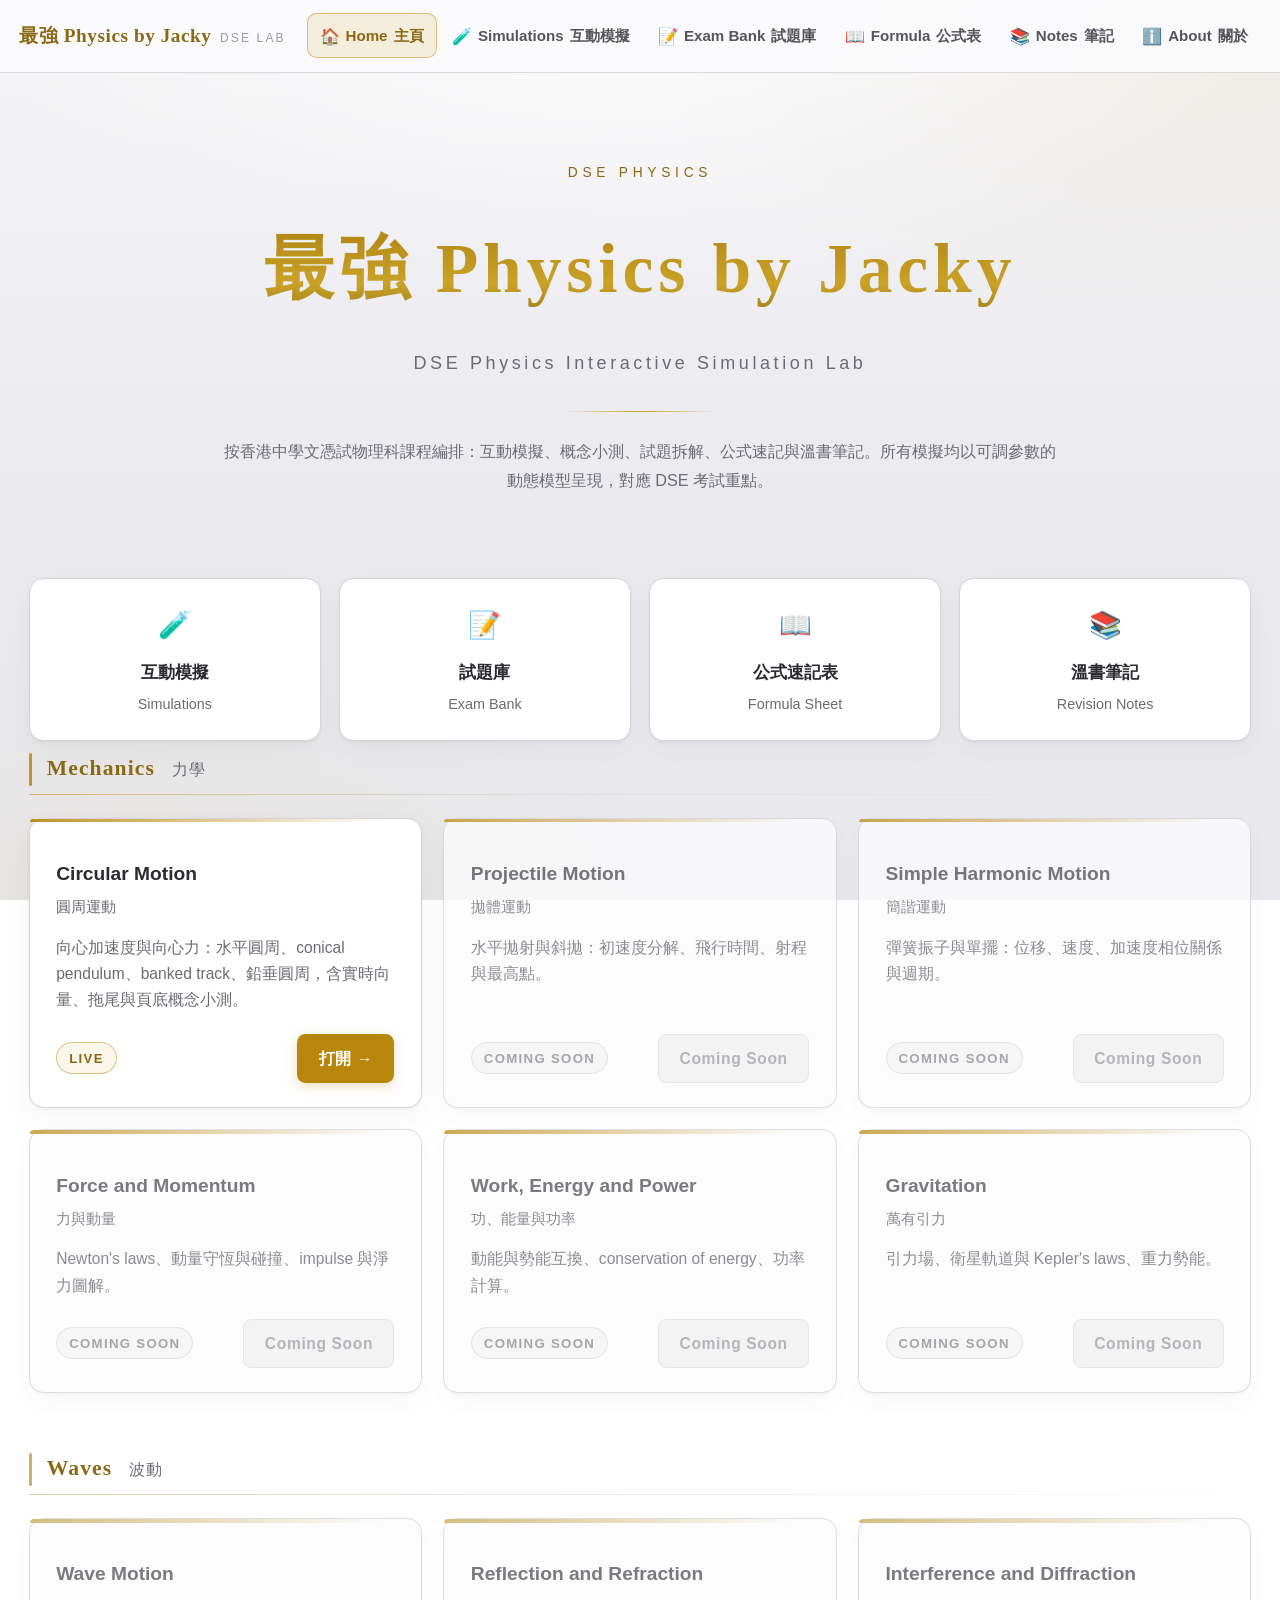
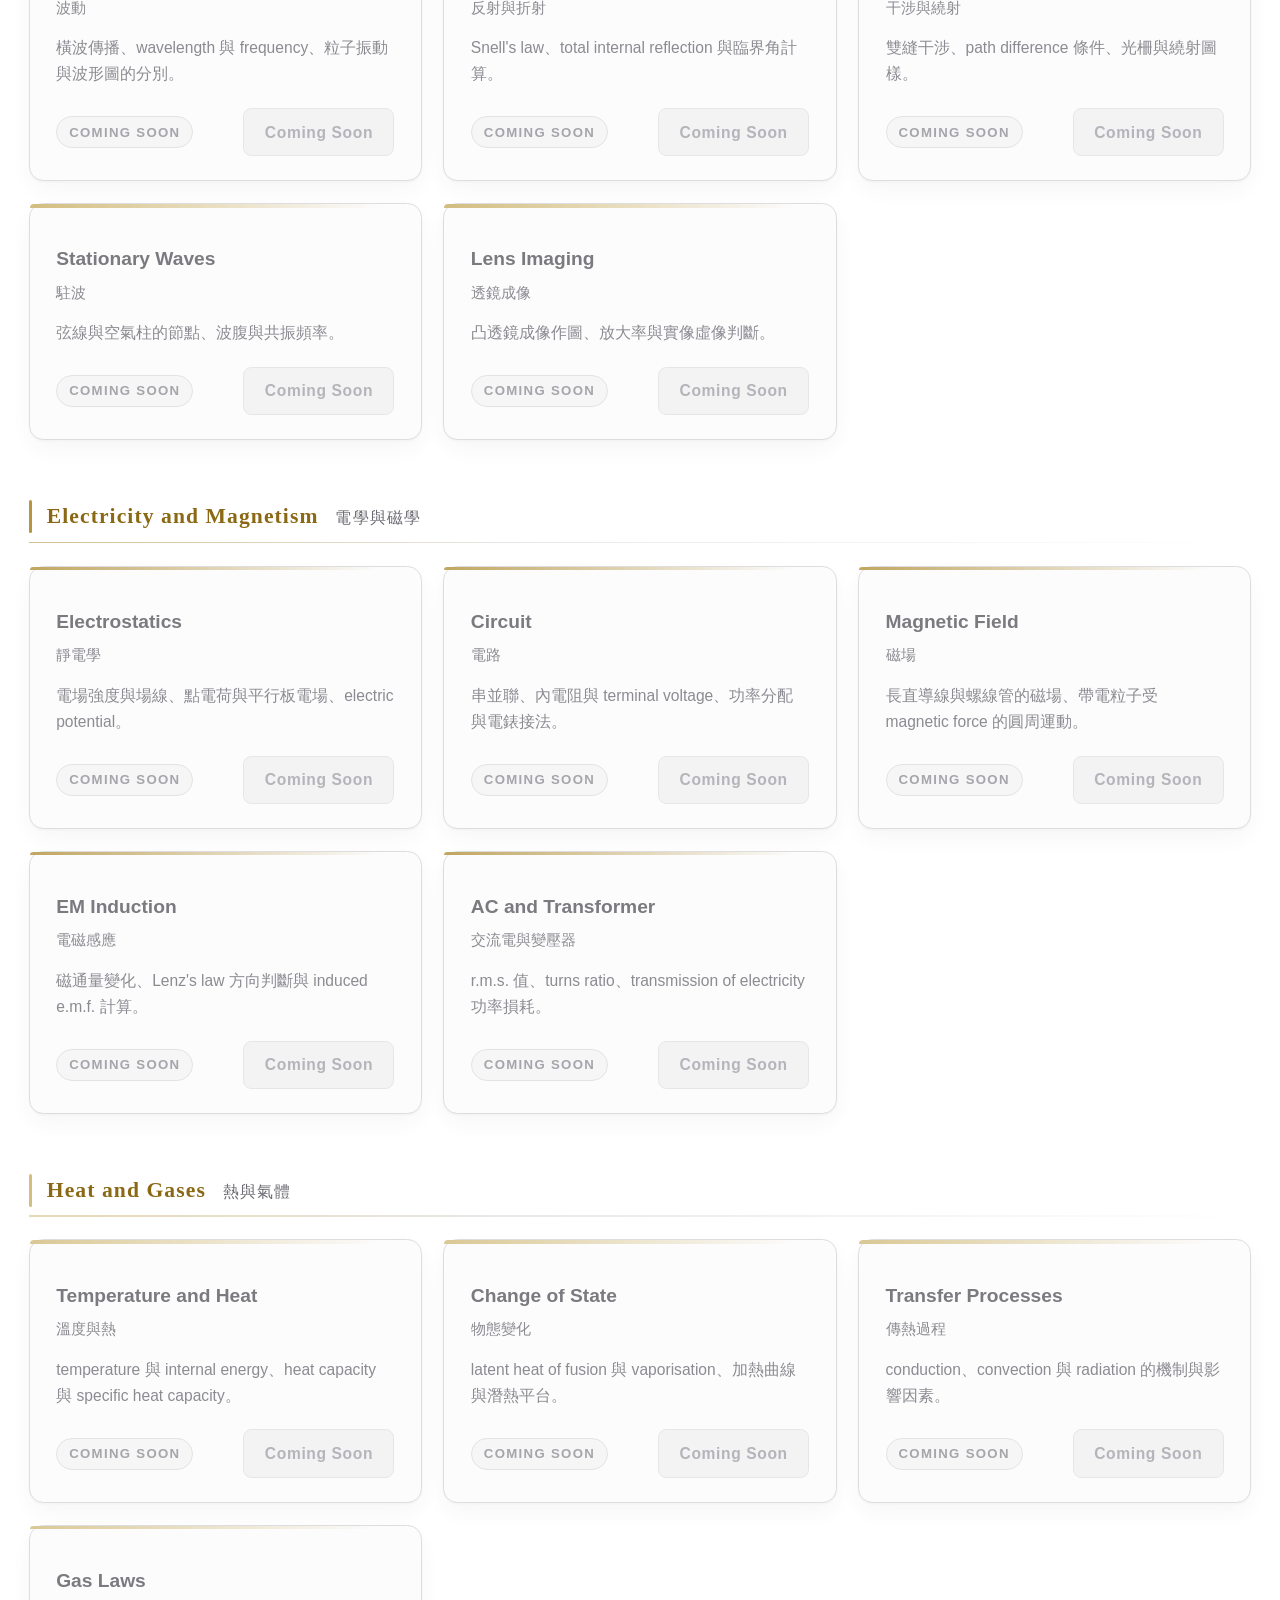
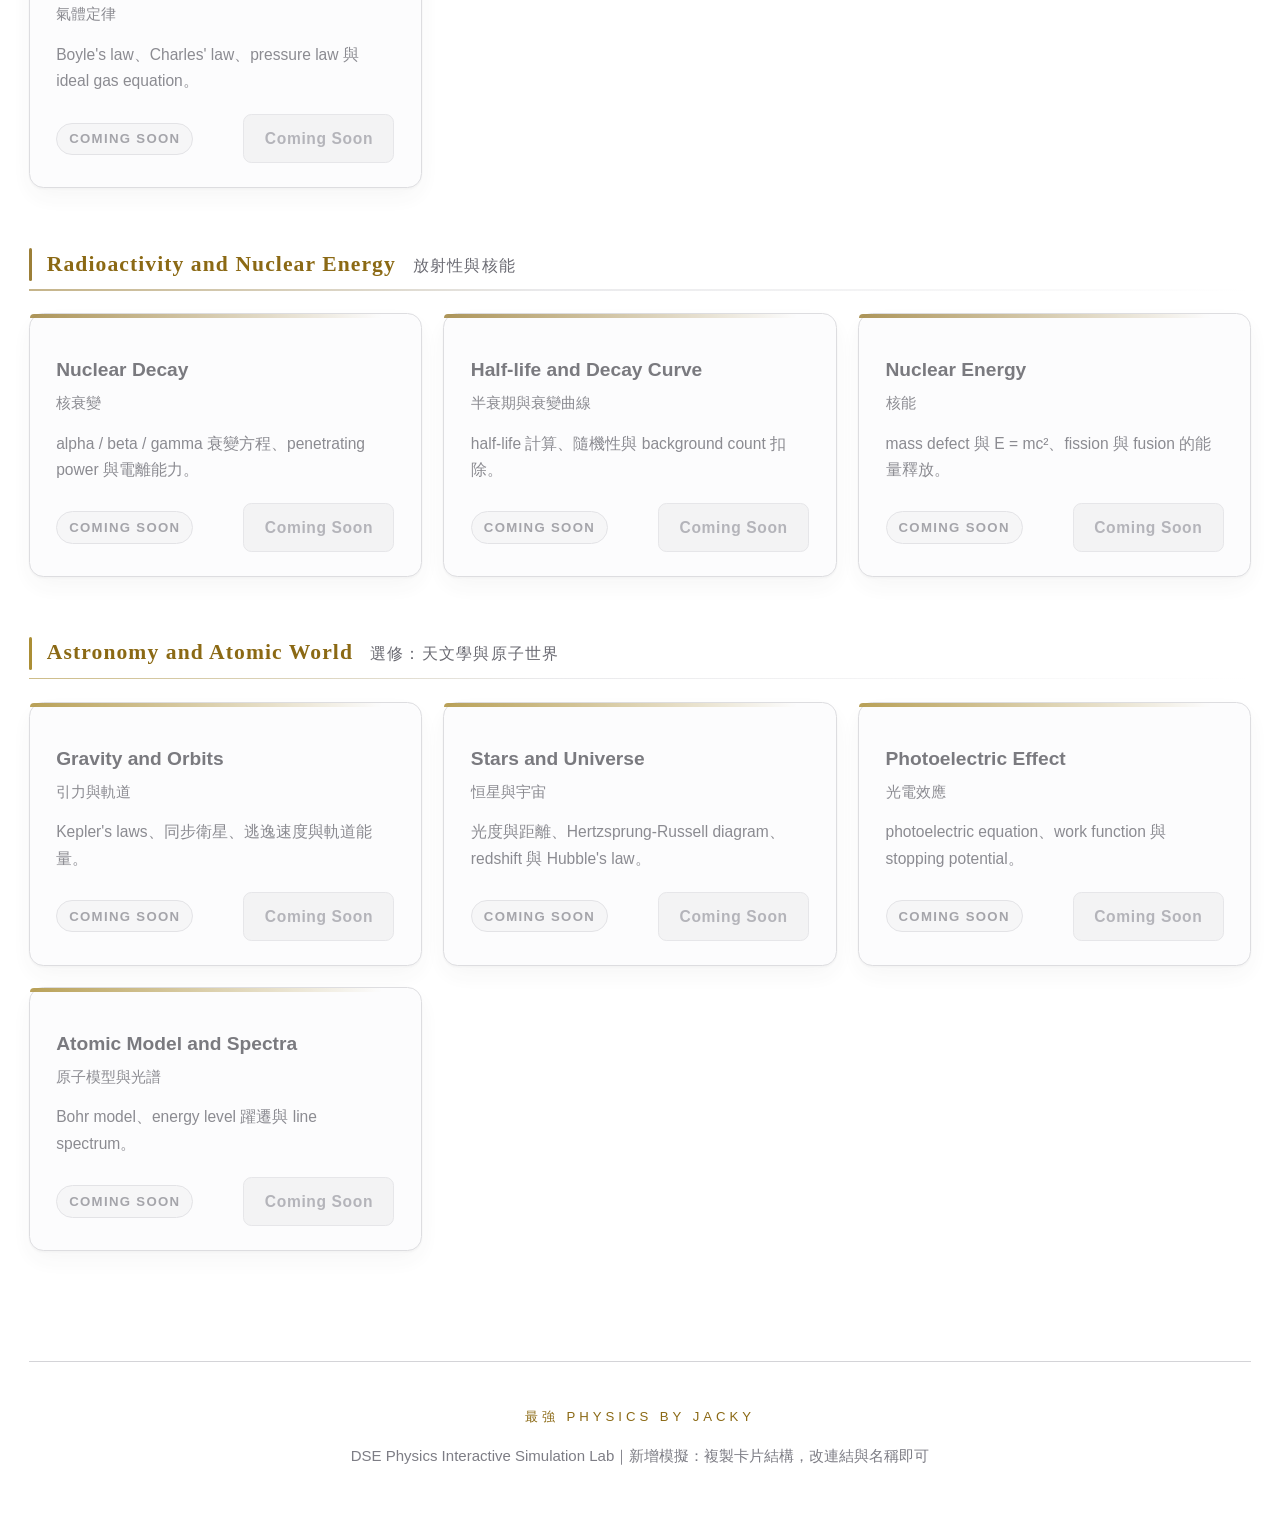
==== index.html @ e0328934 "Add files via upload" ====
<!DOCTYPE html>
<html lang="zh-Hant">
<head>
<meta charset="utf-8">
<meta name="viewport" content="width=device-width,initial-scale=1">
<title>最強 Physics by Jacky · DSE Physics Interactive Simulation Lab</title>
<meta name="description" content="DSE Physics 互動模擬實驗室：模擬、試題庫、公式速記表與溫書筆記。">
<style>
  *{box-sizing:border-box}
  :root{--gold:#b8860b;--gold-bright:#c9a227;--gold-deep:#8b6914;
        --ink:#3c3c43;--ink-soft:#6b6b73;--line:#d4d4d8}
  /* 全站 1.2 倍字體／版面縮放 */
  body{zoom:1.2}
  body{margin:0;color:var(--ink);font-size:15px;line-height:1.75;
    font-family:-apple-system,"PingFang TC","Microsoft JhengHei","Noto Sans TC","Helvetica Neue",sans-serif;
    background:
      radial-gradient(1100px 620px at 50% -140px,rgba(255,255,255,.96),rgba(255,255,255,0) 70%),
      radial-gradient(760px 460px at 12% 108%,rgba(201,162,39,.09),rgba(201,162,39,0) 72%),
      radial-gradient(760px 460px at 92% 4%,rgba(184,134,11,.07),rgba(184,134,11,0) 70%),
      linear-gradient(180deg,#f5f5f7 0%,#eaeaef 55%,#e8e8ed 100%);
    background-attachment:fixed;-webkit-font-smoothing:antialiased}
  .wrap{max-width:1350px;margin:0 auto;padding:0 24px}
  .topnav{position:sticky;top:0;z-index:80;backdrop-filter:saturate(180%) blur(14px);
    -webkit-backdrop-filter:saturate(180%) blur(14px);
    background:rgba(250,250,252,.90);border-bottom:1px solid rgba(212,212,216,.9)}
  .topnav .bar{max-width:1420px;margin:0 auto;padding:9px 16px;
    display:flex;align-items:center;gap:12px;flex-wrap:nowrap}
  .brand{display:flex;align-items:baseline;gap:7px;text-decoration:none;white-space:nowrap;flex:0 0 auto}
  .brand b{font-family:"Songti TC","Noto Serif TC",Georgia,serif;font-size:16px;font-weight:650;
    letter-spacing:.03em;color:var(--gold-deep)}
  .brand i{font-style:normal;font-size:10px;letter-spacing:.18em;text-transform:uppercase;color:#9a9aa2}
  .navlinks{flex:1 1 auto;min-width:0;display:flex;align-items:center;justify-content:flex-end;
    gap:2px;flex-wrap:nowrap;overflow-x:auto;overflow-y:hidden;
    -webkit-overflow-scrolling:touch;scrollbar-width:none;-ms-overflow-style:none;padding:2px 0}
  .navlinks::-webkit-scrollbar{display:none}
  .navlinks a{display:inline-flex;align-items:center;gap:5px;text-decoration:none;flex:0 0 auto;
    font-size:12.6px;font-weight:600;color:#55555c;padding:7px 10px;border-radius:8px;
    border:1px solid transparent;white-space:nowrap;transition:.16s}
  .navlinks a:hover{color:var(--gold-deep);background:rgba(201,162,39,.10);border-color:rgba(184,134,11,.28)}
  .navlinks a.on{color:var(--gold-deep);background:rgba(201,162,39,.15);border-color:rgba(184,134,11,.45);font-weight:700}
  .navlinks a em{font-style:normal;font-size:13.5px;line-height:1}
  @media(max-width:1180px){
    .brand b{font-size:14.5px}.brand i{display:none}
    .navlinks a{padding:7px 8px;gap:4px}
    .navlinks a .en{display:none}
  }
  @media(max-width:760px){
    .brand b{font-size:13px}
    .navlinks a{padding:6px 7px;font-size:12px}
    .navlinks a .zh{display:none}
    .navlinks a em{font-size:15px}
  }
  .hero{text-align:center;padding:74px 0 38px}
  .eyebrow{font-size:11.5px;letter-spacing:.34em;text-transform:uppercase;color:var(--gold-deep);margin-bottom:19px}
  h1{margin:0;font-family:"Songti TC","Noto Serif TC",Georgia,serif;font-weight:600;
    font-size:clamp(34px,6vw,58px);letter-spacing:.07em;
    background:linear-gradient(180deg,#a97c0f 0%,#c9a227 62%,#8b6914 100%);
    -webkit-background-clip:text;background-clip:text;-webkit-text-fill-color:transparent}
  .subtitle{margin:15px 0 0;font-size:clamp(12.5px,2.2vw,15px);letter-spacing:.2em;color:var(--ink-soft)}
  .divider{width:132px;height:1px;margin:26px auto 0;border:0;
    background:linear-gradient(90deg,transparent,var(--gold-bright),transparent)}
  .hero-note{margin:21px auto 0;max-width:700px;font-size:13.5px;color:var(--ink-soft)}
  .quick{display:grid;gap:15px;grid-template-columns:repeat(2,1fr);margin:32px 0 8px}
  @media(min-width:860px){.quick{grid-template-columns:repeat(4,1fr)}}
  .qcard{display:block;text-decoration:none;background:#fff;border:1px solid var(--line);
    border-radius:12px;padding:19px;text-align:center;transition:.2s;
    box-shadow:0 1px 2px rgba(60,60,67,.05),0 8px 20px rgba(60,60,67,.05)}
  .qcard:hover{transform:translateY(-3px);border-color:var(--gold-bright);
    box-shadow:0 2px 6px rgba(184,134,11,.14),0 14px 30px rgba(184,134,11,.16)}
  .qcard em{display:block;font-style:normal;font-size:22px;margin-bottom:8px}
  .qcard b{display:block;font-size:14.5px;color:#2b2b30}
  .qcard span{display:block;font-size:12px;color:var(--ink-soft);margin-top:3px}
  main{padding-bottom:24px}
  .category{margin-bottom:48px}
  .cat-head{display:flex;align-items:baseline;gap:14px;padding-left:15px;position:relative;margin-bottom:5px}
  .cat-head::before{content:"";position:absolute;left:0;top:2px;bottom:2px;width:3px;border-radius:2px;
    background:var(--acc,var(--gold));opacity:.85}
  .cat-head h2{margin:0;font-size:18px;font-weight:650;letter-spacing:.05em;color:var(--gold-deep);
    font-family:"Songti TC","Noto Serif TC",Georgia,serif}
  .cat-head .zh{font-size:13px;color:var(--ink-soft);letter-spacing:.08em;font-weight:400}
  .cat-line{height:1px;margin-bottom:19px;opacity:.5;
    background:linear-gradient(90deg,var(--acc,var(--gold)) 0%,var(--line) 42%,transparent 100%)}
  .grid{display:grid;gap:18px;grid-template-columns:1fr}
  @media(min-width:680px){.grid{grid-template-columns:repeat(2,1fr)}}
  @media(min-width:1080px){.grid{grid-template-columns:repeat(3,1fr)}}
  .card{position:relative;background:#fff;border:1px solid var(--line);border-radius:12px;
    padding:22px 22px 20px;display:flex;flex-direction:column;min-height:196px;
    box-shadow:0 1px 2px rgba(60,60,67,.05),0 8px 22px rgba(60,60,67,.05);
    transition:transform .22s ease,box-shadow .22s ease,border-color .22s ease}
  .card::before{content:"";position:absolute;left:0;top:0;height:3px;width:100%;border-radius:12px 12px 0 0;
    opacity:.9;background:linear-gradient(90deg,var(--acc,var(--gold)),transparent 90%)}
  .card.live:hover{transform:translateY(-4px);border-color:var(--gold-bright);
    box-shadow:0 2px 6px rgba(184,134,11,.14),0 16px 34px rgba(184,134,11,.17)}
  .card-name{margin:10px 0 4px;font-size:16px;font-weight:650;color:#2b2b30}
  .card-name span{display:block;font-size:12.5px;font-weight:400;color:var(--ink-soft);margin-top:3px}
  .card-desc{margin:8px 0 17px;font-size:13px;line-height:1.68;color:var(--ink-soft);flex:1}
  .row{display:flex;align-items:center;justify-content:space-between;gap:12px}
  .tag{font-size:11px;font-weight:700;letter-spacing:.1em;text-transform:uppercase;
    padding:3px 10px;border-radius:20px;border:1px solid}
  .tag.live{color:var(--gold-deep);border-color:rgba(184,134,11,.45);background:rgba(201,162,39,.10)}
  .tag.soon{color:#8c8c93;border-color:#dcdce0;background:#f4f4f6}
  .btn{display:inline-block;font-size:13px;font-weight:650;letter-spacing:.04em;padding:8px 17px;
    border-radius:7px;text-decoration:none;border:1px solid transparent;transition:.2s}
  .btn.live{background:var(--gold);color:#fff;box-shadow:0 3px 10px rgba(184,134,11,.26)}
  .btn.live:hover{background:#a3760a}
  .btn.soon{background:#f0f0f2;color:#a0a0a7;border-color:#e0e0e3;cursor:not-allowed}
  .card.soon{opacity:.78;background:#fcfcfd}.card.soon .card-name{color:#55555c}
  footer{margin-top:20px;padding:32px 0 46px;text-align:center;border-top:1px solid var(--line)}
  footer .mark{display:inline-block;margin-bottom:11px;font-size:11px;letter-spacing:.3em;
    text-transform:uppercase;color:var(--gold-deep)}
  footer p{margin:0 auto;max-width:800px;font-size:12.5px;line-height:1.85;color:#7d7d85}
</style>
</head>
<body data-nav="home">

<nav class="topnav">
  <div class="bar">
    <a class="brand" href="index.html"><b>最強 Physics by Jacky</b><i>DSE Lab</i></a>
    <div class="navlinks" id="navLinks">
      <a href="index.html"          data-nav="home"><em>🏠</em><span class="zh">Home</span> <span class="zh">主頁</span></a>
      <a href="simulations.html"    data-nav="sim"><em>🧪</em><span class="zh">Simulations</span> <span class="zh">互動模擬</span></a>
      <a href="exam-bank.html"      data-nav="exam"><em>📝</em><span class="zh">Exam Bank</span> <span class="zh">試題庫</span></a>
      <a href="formula-sheet.html"  data-nav="formula"><em>📖</em><span class="zh">Formula</span> <span class="zh">公式表</span></a>
      <a href="revision-notes.html" data-nav="notes"><em>📚</em><span class="zh">Notes</span> <span class="zh">筆記</span></a>
      <a href="about.html"          data-nav="about"><em>ℹ️</em><span class="zh">About</span> <span class="zh">關於</span></a>
    </div>
  </div>
</nav>

<div class="wrap">

  <header class="hero">
    <div class="eyebrow">DSE Physics</div>
    <h1>最強 Physics by Jacky</h1>
    <p class="subtitle">DSE Physics Interactive Simulation Lab</p>
    <hr class="divider">
    <p class="hero-note">按香港中學文憑試物理科課程編排：互動模擬、概念小測、試題拆解、公式速記與溫書筆記。所有模擬均以可調參數的動態模型呈現，對應 DSE 考試重點。</p>
  </header>

  <section class="quick">
    <a class="qcard" href="simulations.html"><em>🧪</em><b>互動模擬</b><span>Simulations</span></a>
    <a class="qcard" href="exam-bank.html"><em>📝</em><b>試題庫</b><span>Exam Bank</span></a>
    <a class="qcard" href="formula-sheet.html"><em>📖</em><b>公式速記表</b><span>Formula Sheet</span></a>
    <a class="qcard" href="revision-notes.html"><em>📚</em><b>溫書筆記</b><span>Revision Notes</span></a>
  </section>

  <main>

    <section class="category" style="--acc:#b8860b">
      <div class="cat-head"><h2>Mechanics</h2><span class="zh">力學</span></div>
      <div class="cat-line"></div>
      <div class="grid">
        <article class="card live" style="--acc:#b8860b">
          <h3 class="card-name">Circular Motion<span>圓周運動</span></h3>
          <p class="card-desc">向心加速度與向心力：水平圓周、conical pendulum、banked track、鉛垂圓周，含實時向量、拖尾與頁底概念小測。</p>
          <div class="row"><span class="tag live">Live</span>
            <a class="btn live" href="dse-physics-lab.html" target="_blank" rel="noopener">打開 →</a></div>
        </article>
        <article class="card soon" style="--acc:#b8860b">
          <h3 class="card-name">Projectile Motion<span>拋體運動</span></h3>
          <p class="card-desc">水平拋射與斜拋：初速度分解、飛行時間、射程與最高點。</p>
          <div class="row"><span class="tag soon">Coming Soon</span><span class="btn soon">Coming Soon</span></div>
        </article>
        <article class="card soon" style="--acc:#b8860b">
          <h3 class="card-name">Simple Harmonic Motion<span>簡諧運動</span></h3>
          <p class="card-desc">彈簧振子與單擺：位移、速度、加速度相位關係與週期。</p>
          <div class="row"><span class="tag soon">Coming Soon</span><span class="btn soon">Coming Soon</span></div>
        </article>
        <article class="card soon" style="--acc:#b8860b">
          <h3 class="card-name">Force and Momentum<span>力與動量</span></h3>
          <p class="card-desc">Newton's laws、動量守恆與碰撞、impulse 與淨力圖解。</p>
          <div class="row"><span class="tag soon">Coming Soon</span><span class="btn soon">Coming Soon</span></div>
        </article>
        <article class="card soon" style="--acc:#b8860b">
          <h3 class="card-name">Work, Energy and Power<span>功、能量與功率</span></h3>
          <p class="card-desc">動能與勢能互換、conservation of energy、功率計算。</p>
          <div class="row"><span class="tag soon">Coming Soon</span><span class="btn soon">Coming Soon</span></div>
        </article>
        <article class="card soon" style="--acc:#b8860b">
          <h3 class="card-name">Gravitation<span>萬有引力</span></h3>
          <p class="card-desc">引力場、衛星軌道與 Kepler's laws、重力勢能。</p>
          <div class="row"><span class="tag soon">Coming Soon</span><span class="btn soon">Coming Soon</span></div>
        </article>
      </div>
    </section>

    <section class="category" style="--acc:#c2a34a">
      <div class="cat-head"><h2>Waves</h2><span class="zh">波動</span></div>
      <div class="cat-line"></div>
      <div class="grid">
        <article class="card soon" style="--acc:#c2a34a">
          <h3 class="card-name">Wave Motion<span>波動</span></h3>
          <p class="card-desc">橫波傳播、wavelength 與 frequency、粒子振動與波形圖的分別。</p>
          <div class="row"><span class="tag soon">Coming Soon</span><span class="btn soon">Coming Soon</span></div>
        </article>
        <article class="card soon" style="--acc:#c2a34a">
          <h3 class="card-name">Reflection and Refraction<span>反射與折射</span></h3>
          <p class="card-desc">Snell's law、total internal reflection 與臨界角計算。</p>
          <div class="row"><span class="tag soon">Coming Soon</span><span class="btn soon">Coming Soon</span></div>
        </article>
        <article class="card soon" style="--acc:#c2a34a">
          <h3 class="card-name">Interference and Diffraction<span>干涉與繞射</span></h3>
          <p class="card-desc">雙縫干涉、path difference 條件、光柵與繞射圖樣。</p>
          <div class="row"><span class="tag soon">Coming Soon</span><span class="btn soon">Coming Soon</span></div>
        </article>
        <article class="card soon" style="--acc:#c2a34a">
          <h3 class="card-name">Stationary Waves<span>駐波</span></h3>
          <p class="card-desc">弦線與空氣柱的節點、波腹與共振頻率。</p>
          <div class="row"><span class="tag soon">Coming Soon</span><span class="btn soon">Coming Soon</span></div>
        </article>
        <article class="card soon" style="--acc:#c2a34a">
          <h3 class="card-name">Lens Imaging<span>透鏡成像</span></h3>
          <p class="card-desc">凸透鏡成像作圖、放大率與實像虛像判斷。</p>
          <div class="row"><span class="tag soon">Coming Soon</span><span class="btn soon">Coming Soon</span></div>
        </article>
      </div>
    </section>

    <section class="category" style="--acc:#a8821f">
      <div class="cat-head"><h2>Electricity and Magnetism</h2><span class="zh">電學與磁學</span></div>
      <div class="cat-line"></div>
      <div class="grid">
        <article class="card soon" style="--acc:#a8821f">
          <h3 class="card-name">Electrostatics<span>靜電學</span></h3>
          <p class="card-desc">電場強度與場線、點電荷與平行板電場、electric potential。</p>
          <div class="row"><span class="tag soon">Coming Soon</span><span class="btn soon">Coming Soon</span></div>
        </article>
        <article class="card soon" style="--acc:#a8821f">
          <h3 class="card-name">Circuit<span>電路</span></h3>
          <p class="card-desc">串並聯、內電阻與 terminal voltage、功率分配與電錶接法。</p>
          <div class="row"><span class="tag soon">Coming Soon</span><span class="btn soon">Coming Soon</span></div>
        </article>
        <article class="card soon" style="--acc:#a8821f">
          <h3 class="card-name">Magnetic Field<span>磁場</span></h3>
          <p class="card-desc">長直導線與螺線管的磁場、帶電粒子受 magnetic force 的圓周運動。</p>
          <div class="row"><span class="tag soon">Coming Soon</span><span class="btn soon">Coming Soon</span></div>
        </article>
        <article class="card soon" style="--acc:#a8821f">
          <h3 class="card-name">EM Induction<span>電磁感應</span></h3>
          <p class="card-desc">磁通量變化、Lenz's law 方向判斷與 induced e.m.f. 計算。</p>
          <div class="row"><span class="tag soon">Coming Soon</span><span class="btn soon">Coming Soon</span></div>
        </article>
        <article class="card soon" style="--acc:#a8821f">
          <h3 class="card-name">AC and Transformer<span>交流電與變壓器</span></h3>
          <p class="card-desc">r.m.s. 值、turns ratio、transmission of electricity 功率損耗。</p>
          <div class="row"><span class="tag soon">Coming Soon</span><span class="btn soon">Coming Soon</span></div>
        </article>
      </div>
    </section>

    <section class="category" style="--acc:#cbb26a">
      <div class="cat-head"><h2>Heat and Gases</h2><span class="zh">熱與氣體</span></div>
      <div class="cat-line"></div>
      <div class="grid">
        <article class="card soon" style="--acc:#cbb26a">
          <h3 class="card-name">Temperature and Heat<span>溫度與熱</span></h3>
          <p class="card-desc">temperature 與 internal energy、heat capacity 與 specific heat capacity。</p>
          <div class="row"><span class="tag soon">Coming Soon</span><span class="btn soon">Coming Soon</span></div>
        </article>
        <article class="card soon" style="--acc:#cbb26a">
          <h3 class="card-name">Change of State<span>物態變化</span></h3>
          <p class="card-desc">latent heat of fusion 與 vaporisation、加熱曲線與潛熱平台。</p>
          <div class="row"><span class="tag soon">Coming Soon</span><span class="btn soon">Coming Soon</span></div>
        </article>
        <article class="card soon" style="--acc:#cbb26a">
          <h3 class="card-name">Transfer Processes<span>傳熱過程</span></h3>
          <p class="card-desc">conduction、convection 與 radiation 的機制與影響因素。</p>
          <div class="row"><span class="tag soon">Coming Soon</span><span class="btn soon">Coming Soon</span></div>
        </article>
        <article class="card soon" style="--acc:#cbb26a">
          <h3 class="card-name">Gas Laws<span>氣體定律</span></h3>
          <p class="card-desc">Boyle's law、Charles' law、pressure law 與 ideal gas equation。</p>
          <div class="row"><span class="tag soon">Coming Soon</span><span class="btn soon">Coming Soon</span></div>
        </article>
      </div>
    </section>

    <section class="category" style="--acc:#8b6914">
      <div class="cat-head"><h2>Radioactivity and Nuclear Energy</h2><span class="zh">放射性與核能</span></div>
      <div class="cat-line"></div>
      <div class="grid">
        <article class="card soon" style="--acc:#8b6914">
          <h3 class="card-name">Nuclear Decay<span>核衰變</span></h3>
          <p class="card-desc">alpha / beta / gamma 衰變方程、penetrating power 與電離能力。</p>
          <div class="row"><span class="tag soon">Coming Soon</span><span class="btn soon">Coming Soon</span></div>
        </article>
        <article class="card soon" style="--acc:#8b6914">
          <h3 class="card-name">Half-life and Decay Curve<span>半衰期與衰變曲線</span></h3>
          <p class="card-desc">half-life 計算、隨機性與 background count 扣除。</p>
          <div class="row"><span class="tag soon">Coming Soon</span><span class="btn soon">Coming Soon</span></div>
        </article>
        <article class="card soon" style="--acc:#8b6914">
          <h3 class="card-name">Nuclear Energy<span>核能</span></h3>
          <p class="card-desc">mass defect 與 E = mc²、fission 與 fusion 的能量釋放。</p>
          <div class="row"><span class="tag soon">Coming Soon</span><span class="btn soon">Coming Soon</span></div>
        </article>
      </div>
    </section>

    <section class="category" style="--acc:#9c7a12">
      <div class="cat-head"><h2>Astronomy and Atomic World</h2><span class="zh">選修：天文學與原子世界</span></div>
      <div class="cat-line"></div>
      <div class="grid">
        <article class="card soon" style="--acc:#9c7a12">
          <h3 class="card-name">Gravity and Orbits<span>引力與軌道</span></h3>
          <p class="card-desc">Kepler's laws、同步衛星、逃逸速度與軌道能量。</p>
          <div class="row"><span class="tag soon">Coming Soon</span><span class="btn soon">Coming Soon</span></div>
        </article>
        <article class="card soon" style="--acc:#9c7a12">
          <h3 class="card-name">Stars and Universe<span>恒星與宇宙</span></h3>
          <p class="card-desc">光度與距離、Hertzsprung-Russell diagram、redshift 與 Hubble's law。</p>
          <div class="row"><span class="tag soon">Coming Soon</span><span class="btn soon">Coming Soon</span></div>
        </article>
        <article class="card soon" style="--acc:#9c7a12">
          <h3 class="card-name">Photoelectric Effect<span>光電效應</span></h3>
          <p class="card-desc">photoelectric equation、work function 與 stopping potential。</p>
          <div class="row"><span class="tag soon">Coming Soon</span><span class="btn soon">Coming Soon</span></div>
        </article>
        <article class="card soon" style="--acc:#9c7a12">
          <h3 class="card-name">Atomic Model and Spectra<span>原子模型與光譜</span></h3>
          <p class="card-desc">Bohr model、energy level 躍遷與 line spectrum。</p>
          <div class="row"><span class="tag soon">Coming Soon</span><span class="btn soon">Coming Soon</span></div>
        </article>
      </div>
    </section>

  </main>

  <footer>
    <span class="mark">最強 Physics by Jacky</span>
    <p>DSE Physics Interactive Simulation Lab｜新增模擬：複製卡片結構，改連結與名稱即可</p>
  </footer>
</div>

<script>
  (function () {
    var key = document.body.dataset.nav || '';
    document.querySelectorAll('#navLinks a').forEach(function (a) {
      if (a.dataset.nav === key) a.classList.add('on');
    });
    var on = document.querySelector('#navLinks a.on');
    if (on && on.scrollIntoView) on.scrollIntoView({ block: 'nearest', inline: 'center' });
  })();
</script>
</body>
</html>
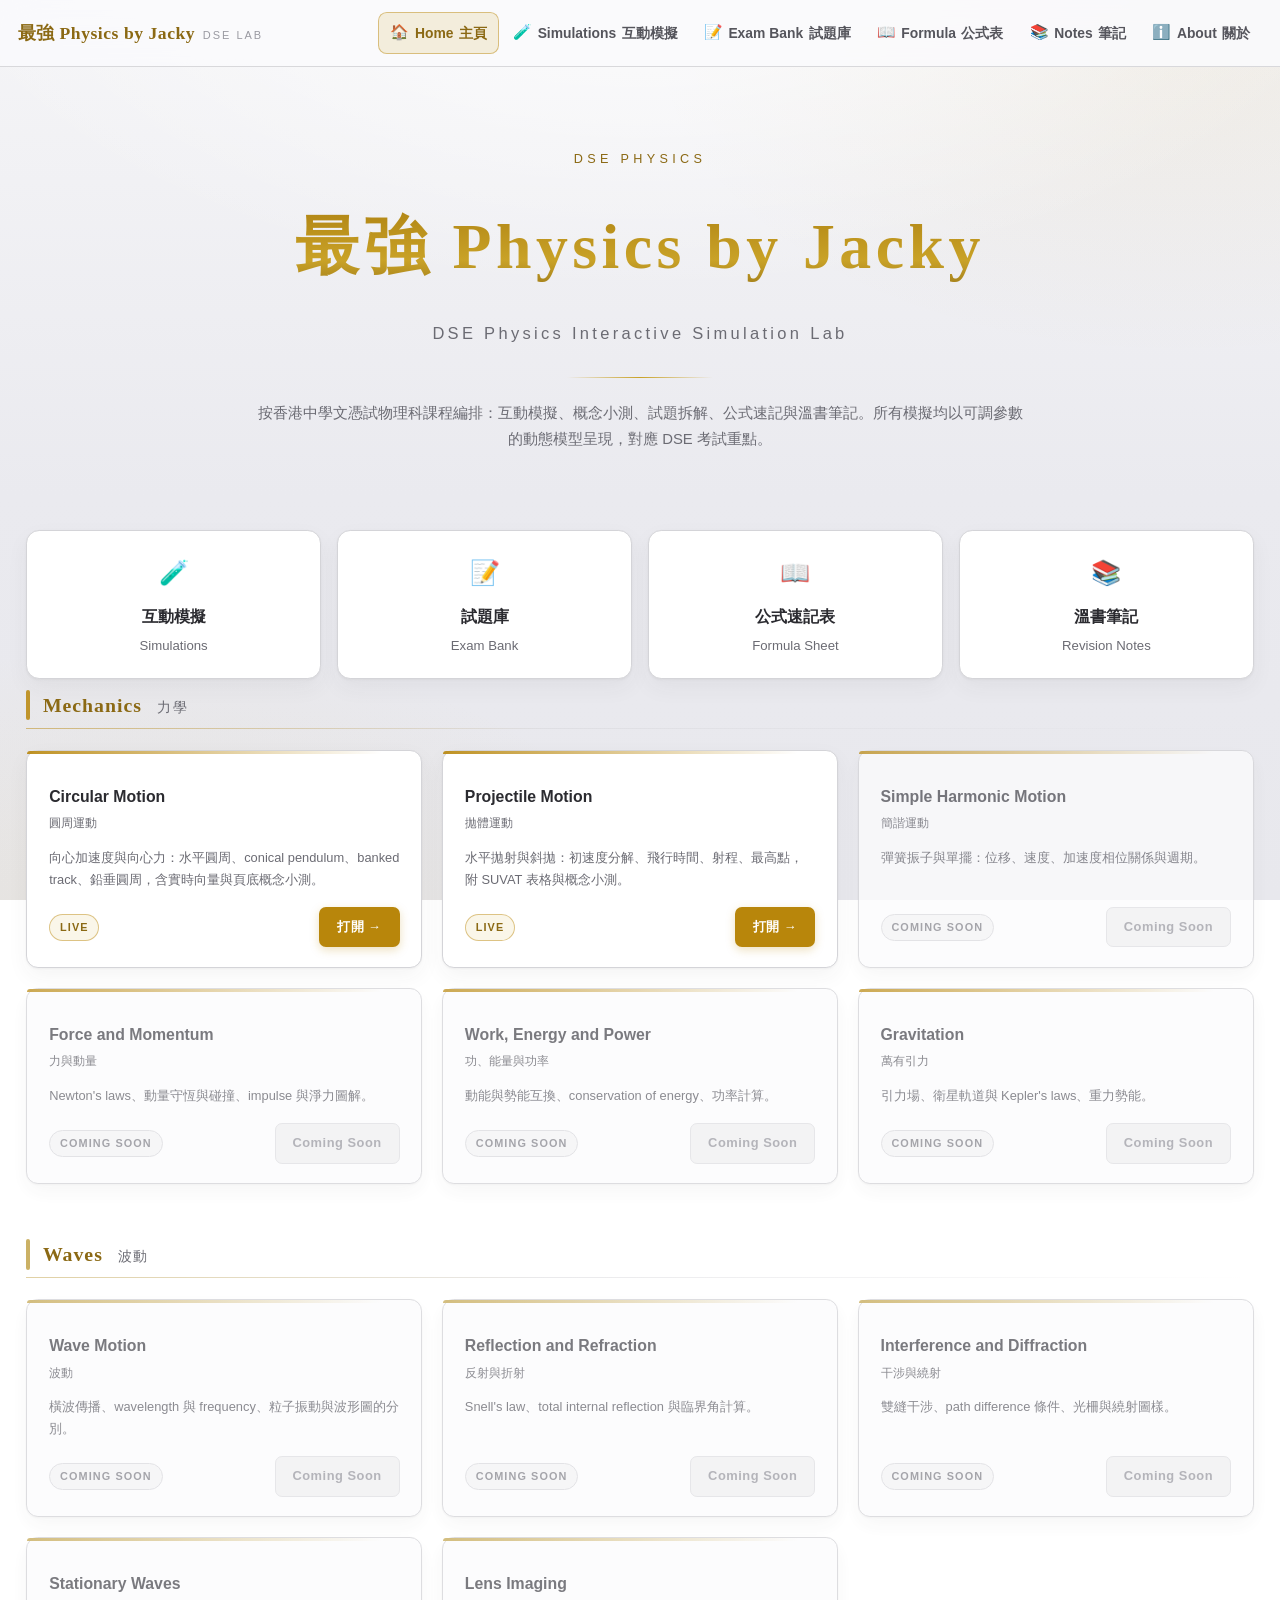
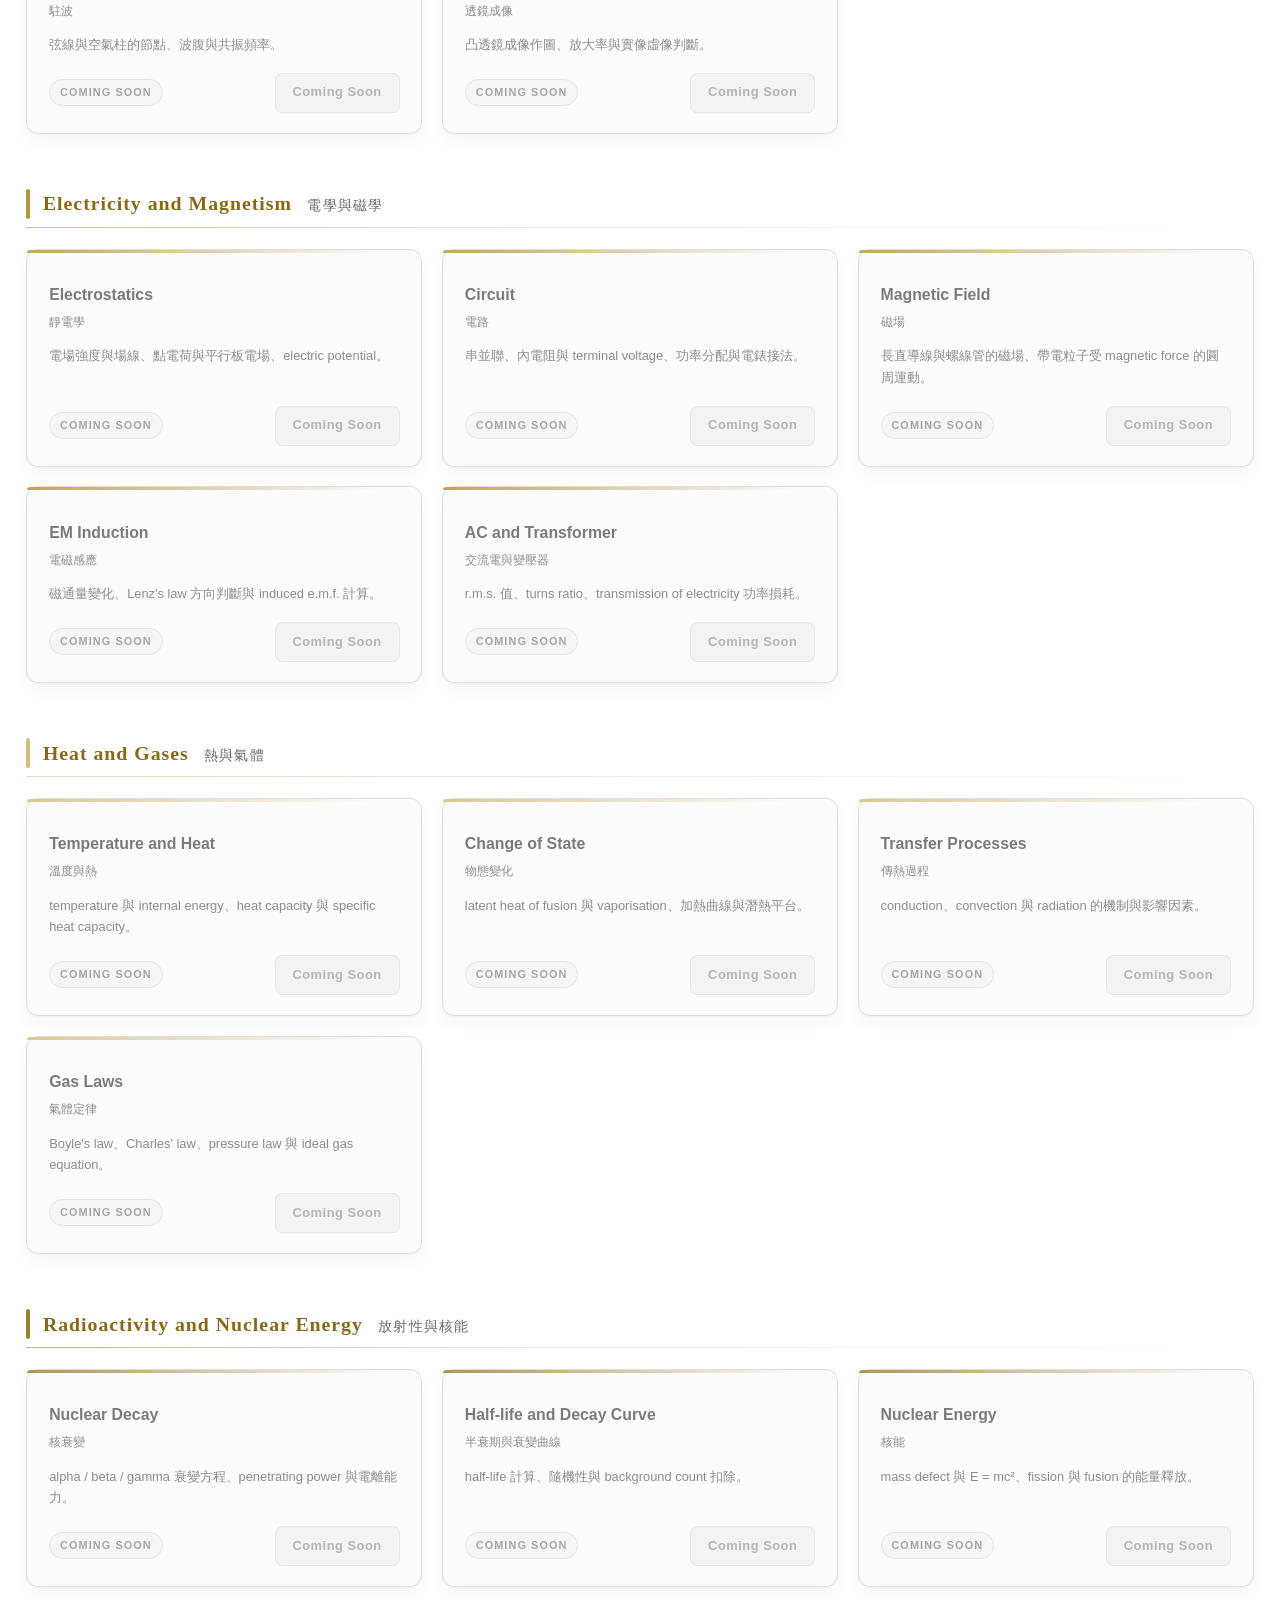
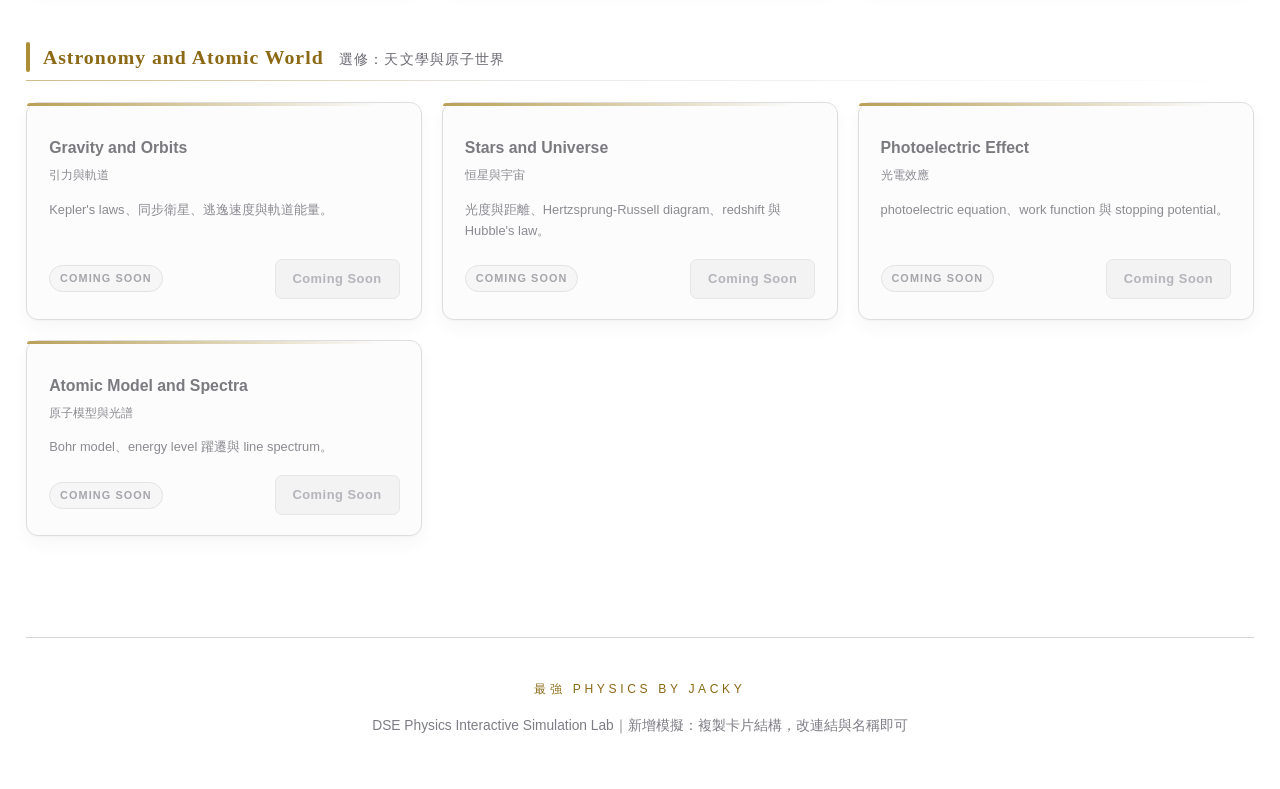
==== commit 02bf83ce: "Add files via upload" ====
--- a/index.html
+++ b/index.html
@@ -9,8 +9,7 @@
   *{box-sizing:border-box}
   :root{--gold:#b8860b;--gold-bright:#c9a227;--gold-deep:#8b6914;
         --ink:#3c3c43;--ink-soft:#6b6b73;--line:#d4d4d8}
-  /* 全站 1.2 倍字體／版面縮放 */
-  body{zoom:1.2}
+  body{zoom:1.1}                                   /* 全站字體 1.1 倍 */
   body{margin:0;color:var(--ink);font-size:15px;line-height:1.75;
     font-family:-apple-system,"PingFang TC","Microsoft JhengHei","Noto Sans TC","Helvetica Neue",sans-serif;
     background:
@@ -18,8 +17,10 @@
       radial-gradient(760px 460px at 12% 108%,rgba(201,162,39,.09),rgba(201,162,39,0) 72%),
       radial-gradient(760px 460px at 92% 4%,rgba(184,134,11,.07),rgba(184,134,11,0) 70%),
       linear-gradient(180deg,#f5f5f7 0%,#eaeaef 55%,#e8e8ed 100%);
-    background-attachment:fixed;-webkit-font-smoothing:antialiased}
+    background-attachment:fixed;-webkit-font-smoothing:antialiased;overflow-x:hidden}
   .wrap{max-width:1350px;margin:0 auto;padding:0 24px}
+
+  /* ── 頂部導航：永遠單排 ── */
   .topnav{position:sticky;top:0;z-index:80;backdrop-filter:saturate(180%) blur(14px);
     -webkit-backdrop-filter:saturate(180%) blur(14px);
     background:rgba(250,250,252,.90);border-bottom:1px solid rgba(212,212,216,.9)}
@@ -39,17 +40,12 @@
   .navlinks a:hover{color:var(--gold-deep);background:rgba(201,162,39,.10);border-color:rgba(184,134,11,.28)}
   .navlinks a.on{color:var(--gold-deep);background:rgba(201,162,39,.15);border-color:rgba(184,134,11,.45);font-weight:700}
   .navlinks a em{font-style:normal;font-size:13.5px;line-height:1}
-  @media(max-width:1180px){
-    .brand b{font-size:14.5px}.brand i{display:none}
-    .navlinks a{padding:7px 8px;gap:4px}
-    .navlinks a .en{display:none}
-  }
-  @media(max-width:760px){
-    .brand b{font-size:13px}
+  @media(max-width:1180px){.brand b{font-size:14.5px}.brand i{display:none}
+    .navlinks a{padding:7px 8px;gap:4px}.navlinks a .en{display:none}}
+  @media(max-width:760px){.brand b{font-size:13px}
     .navlinks a{padding:6px 7px;font-size:12px}
-    .navlinks a .zh{display:none}
-    .navlinks a em{font-size:15px}
-  }
+    .navlinks a .zh{display:none}.navlinks a em{font-size:15px}}
+
   .hero{text-align:center;padding:74px 0 38px}
   .eyebrow{font-size:11.5px;letter-spacing:.34em;text-transform:uppercase;color:var(--gold-deep);margin-bottom:19px}
   h1{margin:0;font-family:"Songti TC","Noto Serif TC",Georgia,serif;font-weight:600;
@@ -83,6 +79,8 @@
   .grid{display:grid;gap:18px;grid-template-columns:1fr}
   @media(min-width:680px){.grid{grid-template-columns:repeat(2,1fr)}}
   @media(min-width:1080px){.grid{grid-template-columns:repeat(3,1fr)}}
+  .grid .card{zoom:0.9}                            /* 卡片 0.9 倍 */
+
   .card{position:relative;background:#fff;border:1px solid var(--line);border-radius:12px;
     padding:22px 22px 20px;display:flex;flex-direction:column;min-height:196px;
     box-shadow:0 1px 2px rgba(60,60,67,.05),0 8px 22px rgba(60,60,67,.05);
@@ -117,12 +115,12 @@
   <div class="bar">
     <a class="brand" href="index.html"><b>最強 Physics by Jacky</b><i>DSE Lab</i></a>
     <div class="navlinks" id="navLinks">
-      <a href="index.html"          data-nav="home"><em>🏠</em><span class="zh">Home</span> <span class="zh">主頁</span></a>
-      <a href="simulations.html"    data-nav="sim"><em>🧪</em><span class="zh">Simulations</span> <span class="zh">互動模擬</span></a>
-      <a href="exam-bank.html"      data-nav="exam"><em>📝</em><span class="zh">Exam Bank</span> <span class="zh">試題庫</span></a>
-      <a href="formula-sheet.html"  data-nav="formula"><em>📖</em><span class="zh">Formula</span> <span class="zh">公式表</span></a>
-      <a href="revision-notes.html" data-nav="notes"><em>📚</em><span class="zh">Notes</span> <span class="zh">筆記</span></a>
-      <a href="about.html"          data-nav="about"><em>ℹ️</em><span class="zh">About</span> <span class="zh">關於</span></a>
+      <a href="index.html"          data-nav="home"><em>🏠</em><span class="en">Home</span><span class="zh">主頁</span></a>
+      <a href="simulations.html"    data-nav="sim"><em>🧪</em><span class="en">Simulations</span><span class="zh">互動模擬</span></a>
+      <a href="exam-bank.html"      data-nav="exam"><em>📝</em><span class="en">Exam Bank</span><span class="zh">試題庫</span></a>
+      <a href="formula-sheet.html"  data-nav="formula"><em>📖</em><span class="en">Formula</span><span class="zh">公式表</span></a>
+      <a href="revision-notes.html" data-nav="notes"><em>📚</em><span class="en">Notes</span><span class="zh">筆記</span></a>
+      <a href="about.html"          data-nav="about"><em>ℹ️</em><span class="en">About</span><span class="zh">關於</span></a>
     </div>
   </div>
 </nav>
@@ -152,14 +150,15 @@
       <div class="grid">
         <article class="card live" style="--acc:#b8860b">
           <h3 class="card-name">Circular Motion<span>圓周運動</span></h3>
-          <p class="card-desc">向心加速度與向心力：水平圓周、conical pendulum、banked track、鉛垂圓周，含實時向量、拖尾與頁底概念小測。</p>
+          <p class="card-desc">向心加速度與向心力：水平圓周、conical pendulum、banked track、鉛垂圓周，含實時向量與頁底概念小測。</p>
           <div class="row"><span class="tag live">Live</span>
             <a class="btn live" href="dse-physics-lab.html" target="_blank" rel="noopener">打開 →</a></div>
         </article>
-        <article class="card soon" style="--acc:#b8860b">
+        <article class="card live" style="--acc:#b8860b">
           <h3 class="card-name">Projectile Motion<span>拋體運動</span></h3>
-          <p class="card-desc">水平拋射與斜拋：初速度分解、飛行時間、射程與最高點。</p>
-          <div class="row"><span class="tag soon">Coming Soon</span><span class="btn soon">Coming Soon</span></div>
+          <p class="card-desc">水平拋射與斜拋：初速度分解、飛行時間、射程、最高點，附 SUVAT 表格與概念小測。</p>
+          <div class="row"><span class="tag live">Live</span>
+            <a class="btn live" href="projectile-motion.html" target="_blank" rel="noopener">打開 →</a></div>
         </article>
         <article class="card soon" style="--acc:#b8860b">
           <h3 class="card-name">Simple Harmonic Motion<span>簡諧運動</span></h3>
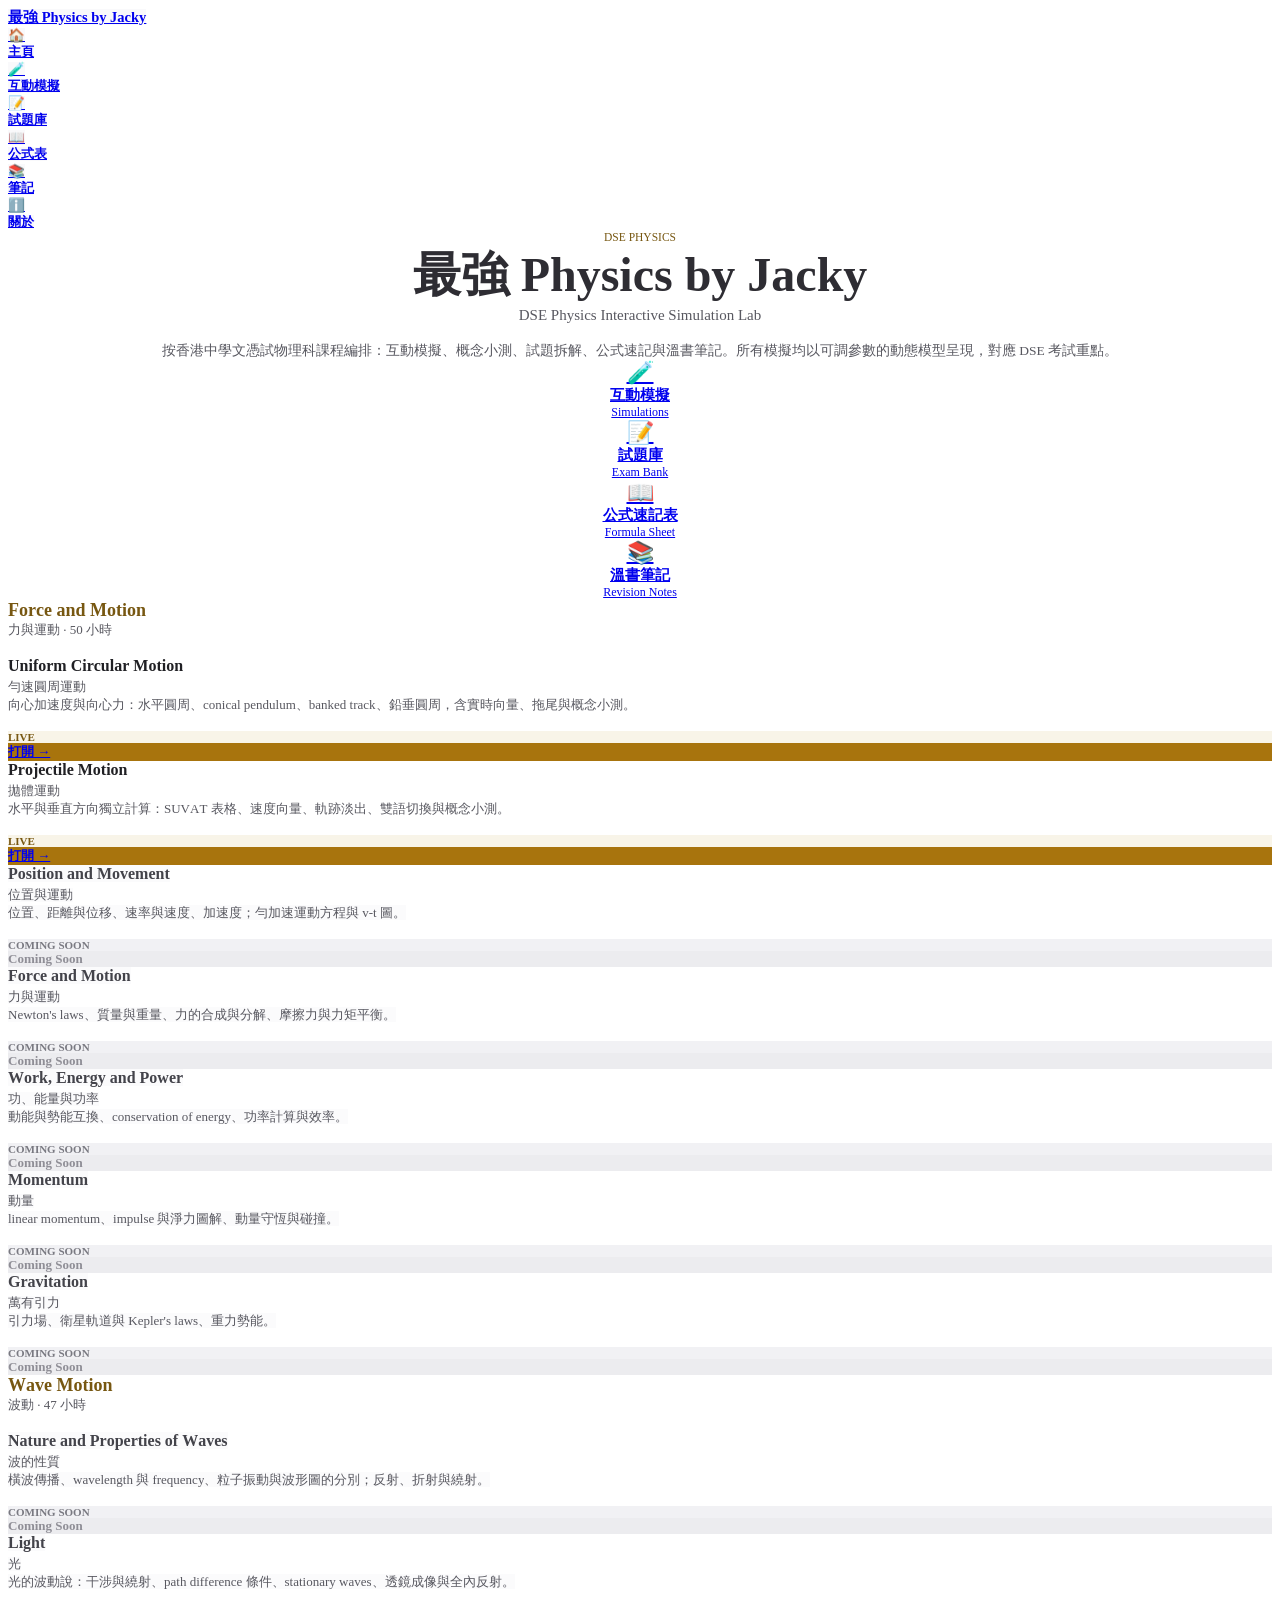
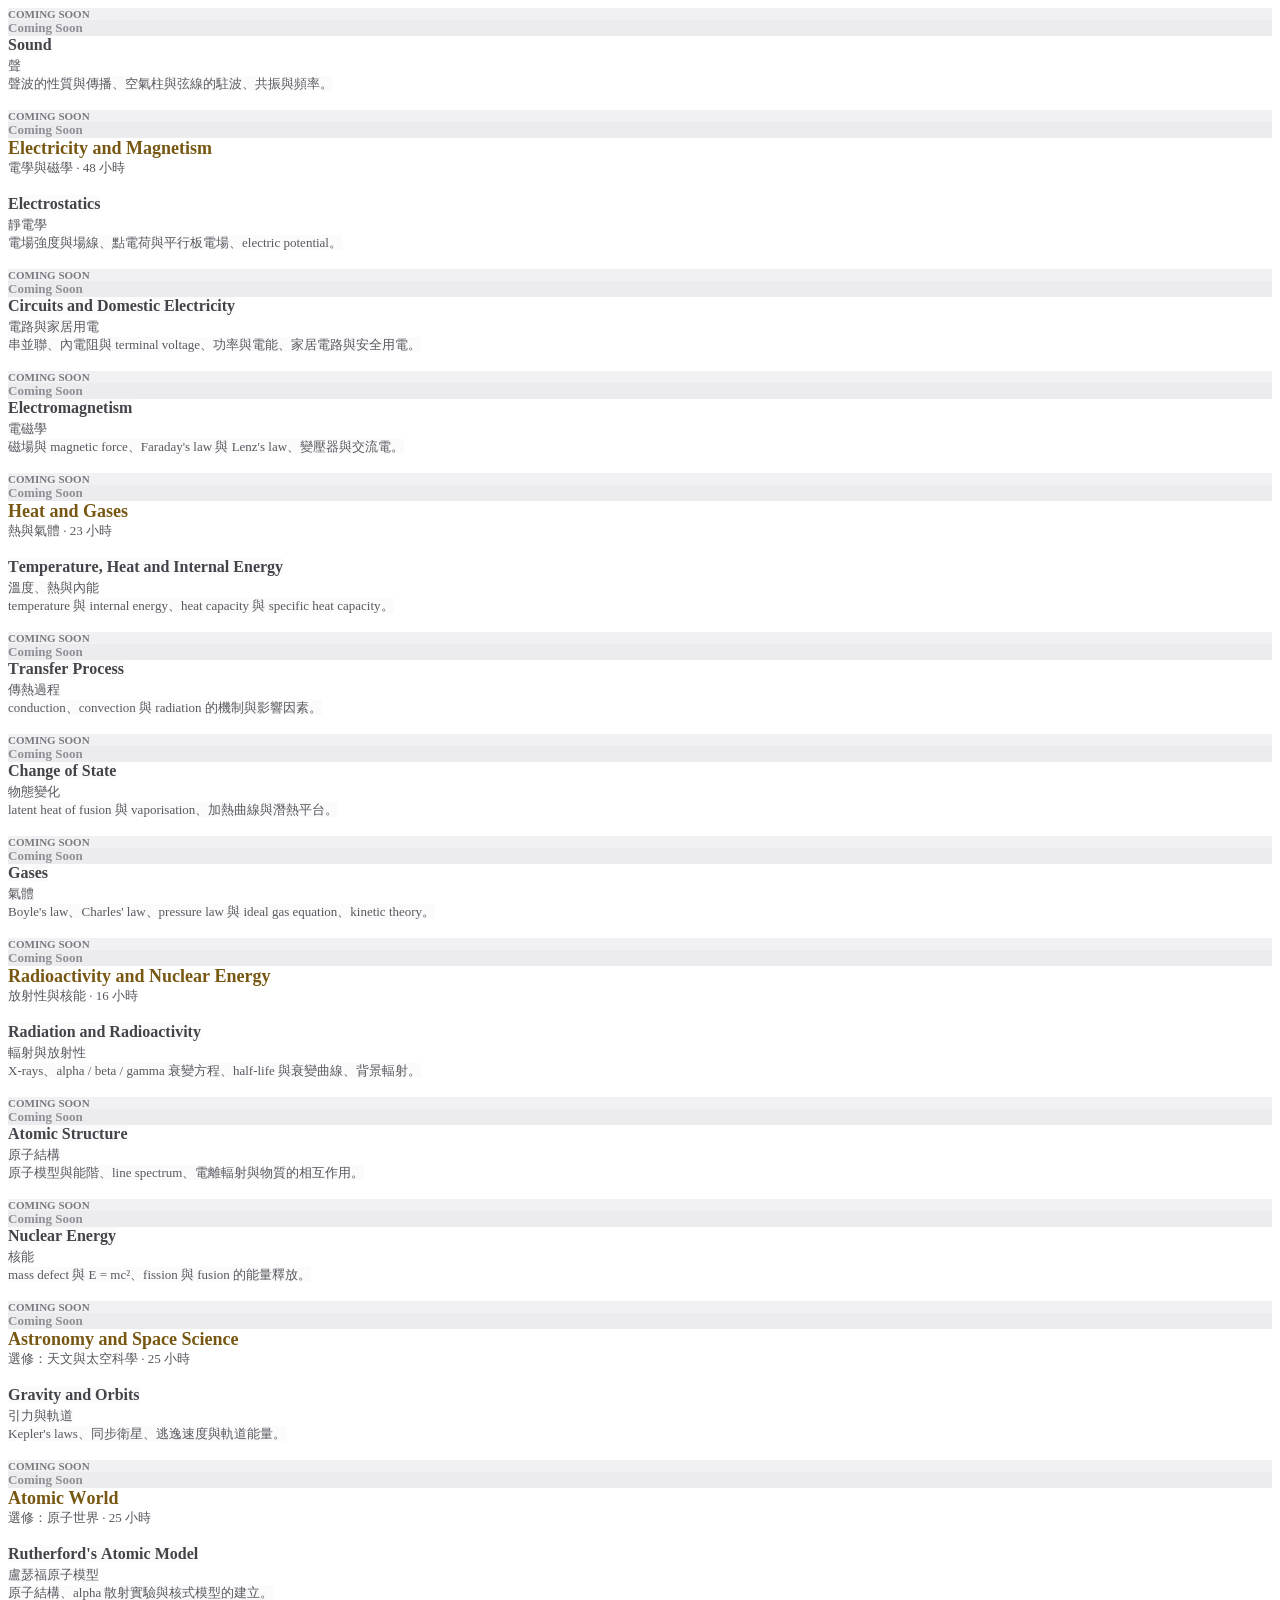
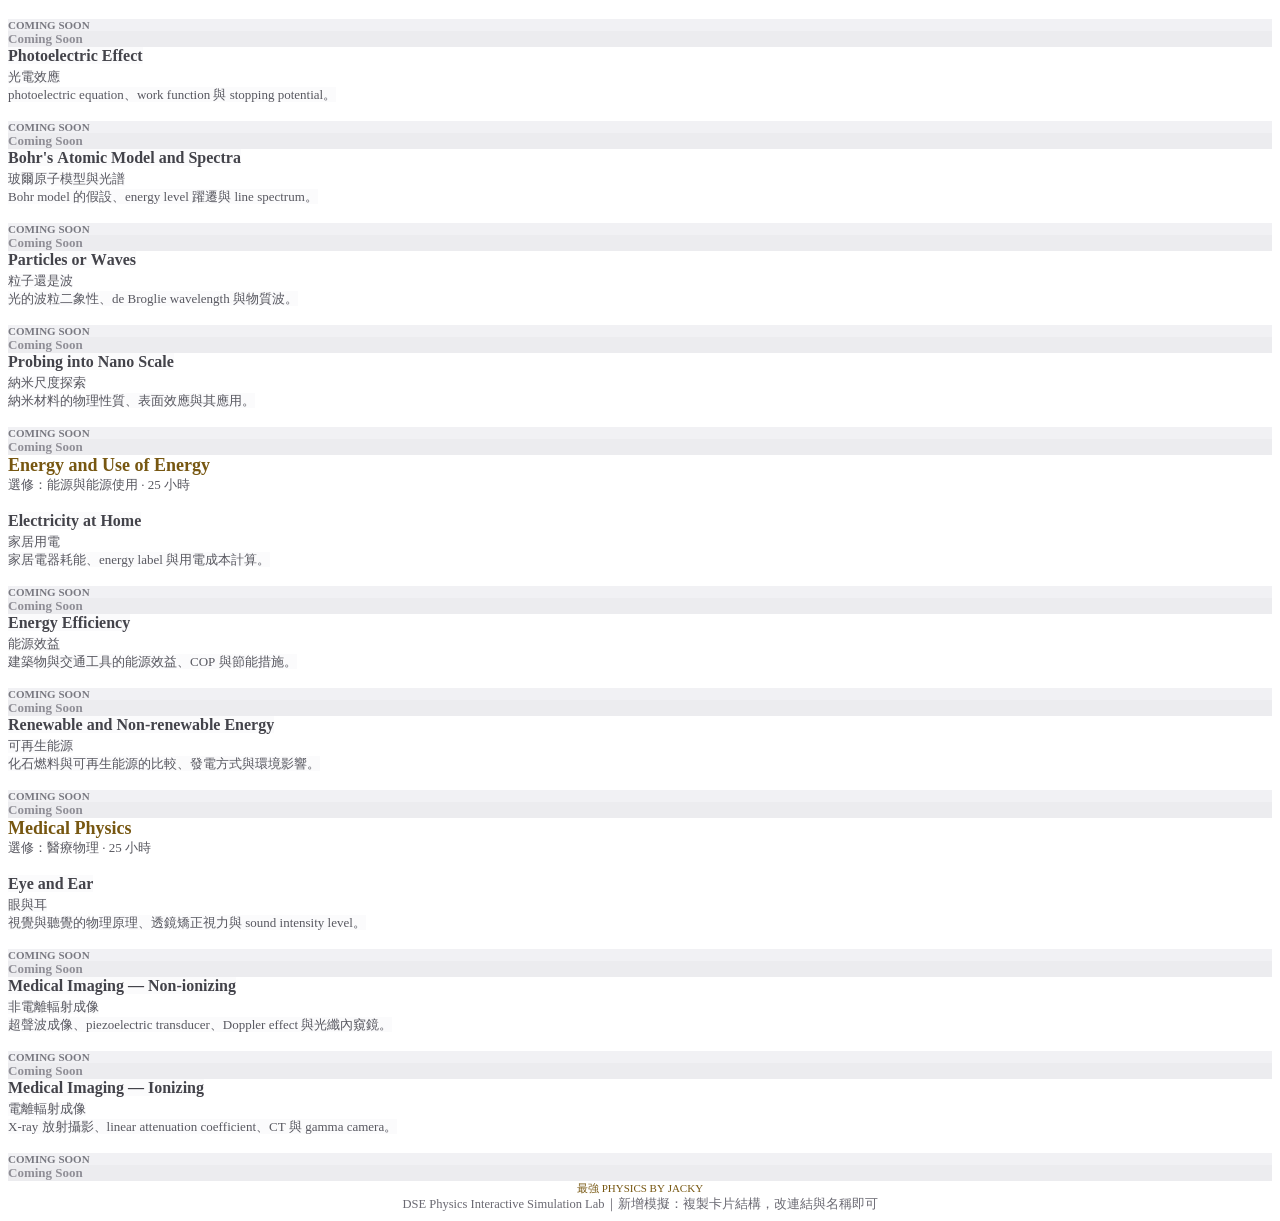
==== commit 09bf579c: "Add files via upload" ====
--- a/index.html
+++ b/index.html
@@ -1,345 +1,274 @@
-<!DOCTYPE html>
-<html lang="zh-Hant">
+<!DOCTYPE html PUBLIC "-//W3C//DTD HTML 4.01//EN" "http://www.w3.org/TR/html4/strict.dtd">
+<html>
 <head>
-<meta charset="utf-8">
-<meta name="viewport" content="width=device-width,initial-scale=1">
-<title>最強 Physics by Jacky · DSE Physics Interactive Simulation Lab</title>
-<meta name="description" content="DSE Physics 互動模擬實驗室：模擬、試題庫、公式速記表與溫書筆記。">
-<style>
-  *{box-sizing:border-box}
-  :root{--gold:#b8860b;--gold-bright:#c9a227;--gold-deep:#8b6914;
-        --ink:#3c3c43;--ink-soft:#6b6b73;--line:#d4d4d8}
-  body{zoom:1.1}                                   /* 全站字體 1.1 倍 */
-  body{margin:0;color:var(--ink);font-size:15px;line-height:1.75;
-    font-family:-apple-system,"PingFang TC","Microsoft JhengHei","Noto Sans TC","Helvetica Neue",sans-serif;
-    background:
-      radial-gradient(1100px 620px at 50% -140px,rgba(255,255,255,.96),rgba(255,255,255,0) 70%),
-      radial-gradient(760px 460px at 12% 108%,rgba(201,162,39,.09),rgba(201,162,39,0) 72%),
-      radial-gradient(760px 460px at 92% 4%,rgba(184,134,11,.07),rgba(184,134,11,0) 70%),
-      linear-gradient(180deg,#f5f5f7 0%,#eaeaef 55%,#e8e8ed 100%);
-    background-attachment:fixed;-webkit-font-smoothing:antialiased;overflow-x:hidden}
-  .wrap{max-width:1350px;margin:0 auto;padding:0 24px}
-
-  /* ── 頂部導航：永遠單排 ── */
-  .topnav{position:sticky;top:0;z-index:80;backdrop-filter:saturate(180%) blur(14px);
-    -webkit-backdrop-filter:saturate(180%) blur(14px);
-    background:rgba(250,250,252,.90);border-bottom:1px solid rgba(212,212,216,.9)}
-  .topnav .bar{max-width:1420px;margin:0 auto;padding:9px 16px;
-    display:flex;align-items:center;gap:12px;flex-wrap:nowrap}
-  .brand{display:flex;align-items:baseline;gap:7px;text-decoration:none;white-space:nowrap;flex:0 0 auto}
-  .brand b{font-family:"Songti TC","Noto Serif TC",Georgia,serif;font-size:16px;font-weight:650;
-    letter-spacing:.03em;color:var(--gold-deep)}
-  .brand i{font-style:normal;font-size:10px;letter-spacing:.18em;text-transform:uppercase;color:#9a9aa2}
-  .navlinks{flex:1 1 auto;min-width:0;display:flex;align-items:center;justify-content:flex-end;
-    gap:2px;flex-wrap:nowrap;overflow-x:auto;overflow-y:hidden;
-    -webkit-overflow-scrolling:touch;scrollbar-width:none;-ms-overflow-style:none;padding:2px 0}
-  .navlinks::-webkit-scrollbar{display:none}
-  .navlinks a{display:inline-flex;align-items:center;gap:5px;text-decoration:none;flex:0 0 auto;
-    font-size:12.6px;font-weight:600;color:#55555c;padding:7px 10px;border-radius:8px;
-    border:1px solid transparent;white-space:nowrap;transition:.16s}
-  .navlinks a:hover{color:var(--gold-deep);background:rgba(201,162,39,.10);border-color:rgba(184,134,11,.28)}
-  .navlinks a.on{color:var(--gold-deep);background:rgba(201,162,39,.15);border-color:rgba(184,134,11,.45);font-weight:700}
-  .navlinks a em{font-style:normal;font-size:13.5px;line-height:1}
-  @media(max-width:1180px){.brand b{font-size:14.5px}.brand i{display:none}
-    .navlinks a{padding:7px 8px;gap:4px}.navlinks a .en{display:none}}
-  @media(max-width:760px){.brand b{font-size:13px}
-    .navlinks a{padding:6px 7px;font-size:12px}
-    .navlinks a .zh{display:none}.navlinks a em{font-size:15px}}
-
-  .hero{text-align:center;padding:74px 0 38px}
-  .eyebrow{font-size:11.5px;letter-spacing:.34em;text-transform:uppercase;color:var(--gold-deep);margin-bottom:19px}
-  h1{margin:0;font-family:"Songti TC","Noto Serif TC",Georgia,serif;font-weight:600;
-    font-size:clamp(34px,6vw,58px);letter-spacing:.07em;
-    background:linear-gradient(180deg,#a97c0f 0%,#c9a227 62%,#8b6914 100%);
-    -webkit-background-clip:text;background-clip:text;-webkit-text-fill-color:transparent}
-  .subtitle{margin:15px 0 0;font-size:clamp(12.5px,2.2vw,15px);letter-spacing:.2em;color:var(--ink-soft)}
-  .divider{width:132px;height:1px;margin:26px auto 0;border:0;
-    background:linear-gradient(90deg,transparent,var(--gold-bright),transparent)}
-  .hero-note{margin:21px auto 0;max-width:700px;font-size:13.5px;color:var(--ink-soft)}
-  .quick{display:grid;gap:15px;grid-template-columns:repeat(2,1fr);margin:32px 0 8px}
-  @media(min-width:860px){.quick{grid-template-columns:repeat(4,1fr)}}
-  .qcard{display:block;text-decoration:none;background:#fff;border:1px solid var(--line);
-    border-radius:12px;padding:19px;text-align:center;transition:.2s;
-    box-shadow:0 1px 2px rgba(60,60,67,.05),0 8px 20px rgba(60,60,67,.05)}
-  .qcard:hover{transform:translateY(-3px);border-color:var(--gold-bright);
-    box-shadow:0 2px 6px rgba(184,134,11,.14),0 14px 30px rgba(184,134,11,.16)}
-  .qcard em{display:block;font-style:normal;font-size:22px;margin-bottom:8px}
-  .qcard b{display:block;font-size:14.5px;color:#2b2b30}
-  .qcard span{display:block;font-size:12px;color:var(--ink-soft);margin-top:3px}
-  main{padding-bottom:24px}
-  .category{margin-bottom:48px}
-  .cat-head{display:flex;align-items:baseline;gap:14px;padding-left:15px;position:relative;margin-bottom:5px}
-  .cat-head::before{content:"";position:absolute;left:0;top:2px;bottom:2px;width:3px;border-radius:2px;
-    background:var(--acc,var(--gold));opacity:.85}
-  .cat-head h2{margin:0;font-size:18px;font-weight:650;letter-spacing:.05em;color:var(--gold-deep);
-    font-family:"Songti TC","Noto Serif TC",Georgia,serif}
-  .cat-head .zh{font-size:13px;color:var(--ink-soft);letter-spacing:.08em;font-weight:400}
-  .cat-line{height:1px;margin-bottom:19px;opacity:.5;
-    background:linear-gradient(90deg,var(--acc,var(--gold)) 0%,var(--line) 42%,transparent 100%)}
-  .grid{display:grid;gap:18px;grid-template-columns:1fr}
-  @media(min-width:680px){.grid{grid-template-columns:repeat(2,1fr)}}
-  @media(min-width:1080px){.grid{grid-template-columns:repeat(3,1fr)}}
-  .grid .card{zoom:0.9}                            /* 卡片 0.9 倍 */
-
-  .card{position:relative;background:#fff;border:1px solid var(--line);border-radius:12px;
-    padding:22px 22px 20px;display:flex;flex-direction:column;min-height:196px;
-    box-shadow:0 1px 2px rgba(60,60,67,.05),0 8px 22px rgba(60,60,67,.05);
-    transition:transform .22s ease,box-shadow .22s ease,border-color .22s ease}
-  .card::before{content:"";position:absolute;left:0;top:0;height:3px;width:100%;border-radius:12px 12px 0 0;
-    opacity:.9;background:linear-gradient(90deg,var(--acc,var(--gold)),transparent 90%)}
-  .card.live:hover{transform:translateY(-4px);border-color:var(--gold-bright);
-    box-shadow:0 2px 6px rgba(184,134,11,.14),0 16px 34px rgba(184,134,11,.17)}
-  .card-name{margin:10px 0 4px;font-size:16px;font-weight:650;color:#2b2b30}
-  .card-name span{display:block;font-size:12.5px;font-weight:400;color:var(--ink-soft);margin-top:3px}
-  .card-desc{margin:8px 0 17px;font-size:13px;line-height:1.68;color:var(--ink-soft);flex:1}
-  .row{display:flex;align-items:center;justify-content:space-between;gap:12px}
-  .tag{font-size:11px;font-weight:700;letter-spacing:.1em;text-transform:uppercase;
-    padding:3px 10px;border-radius:20px;border:1px solid}
-  .tag.live{color:var(--gold-deep);border-color:rgba(184,134,11,.45);background:rgba(201,162,39,.10)}
-  .tag.soon{color:#8c8c93;border-color:#dcdce0;background:#f4f4f6}
-  .btn{display:inline-block;font-size:13px;font-weight:650;letter-spacing:.04em;padding:8px 17px;
-    border-radius:7px;text-decoration:none;border:1px solid transparent;transition:.2s}
-  .btn.live{background:var(--gold);color:#fff;box-shadow:0 3px 10px rgba(184,134,11,.26)}
-  .btn.live:hover{background:#a3760a}
-  .btn.soon{background:#f0f0f2;color:#a0a0a7;border-color:#e0e0e3;cursor:not-allowed}
-  .card.soon{opacity:.78;background:#fcfcfd}.card.soon .card-name{color:#55555c}
-  footer{margin-top:20px;padding:32px 0 46px;text-align:center;border-top:1px solid var(--line)}
-  footer .mark{display:inline-block;margin-bottom:11px;font-size:11px;letter-spacing:.3em;
-    text-transform:uppercase;color:var(--gold-deep)}
-  footer p{margin:0 auto;max-width:800px;font-size:12.5px;line-height:1.85;color:#7d7d85}
-</style>
+  <meta http-equiv="Content-Type" content="text/html; charset=utf-8">
+  <meta http-equiv="Content-Style-Type" content="text/css">
+  <title></title>
+  <meta name="Description" content="DSE Physics 互動模擬實驗室：模擬、試題庫、公式速記表與溫書筆記。">
+  <meta name="Generator" content="Cocoa HTML Writer">
+  <meta name="CocoaVersion" content="2487.7">
+  <style type="text/css">
+    p.p1 {margin: 0.0px 0.0px 0.0px 0.0px; font: 14.5px 'Songti TC'; color: #775711; -webkit-text-stroke: #775711}
+    p.p2 {margin: 0.0px 0.0px 0.0px 0.0px; font: 13.5px '.Apple Color Emoji UI'; color: #43434a; -webkit-text-stroke: #43434a}
+    p.p3 {margin: 0.0px 0.0px 0.0px 0.0px; font: 12.6px 'PingFang HK Semibold'; color: #43434a; -webkit-text-stroke: #43434a}
+    p.p4 {margin: 0.0px 0.0px 0.0px 0.0px; text-align: center; font: 11.5px 'Helvetica Neue'; color: #775711; -webkit-text-stroke: #775711}
+    p.p6 {margin: 0.0px 0.0px 0.0px 0.0px; text-align: center; font: 15.0px 'Helvetica Neue'; color: #585860; -webkit-text-stroke: #585860}
+    p.p7 {margin: 0.0px 0.0px 0.0px 0.0px; text-align: center; font: 15.0px 'Helvetica Neue'; color: #6d6d6d; -webkit-text-stroke: #6d6d6d; min-height: 18.0px}
+    p.p8 {margin: 0.0px 0.0px 0.0px 0.0px; text-align: center; font: 13.5px 'PingFang HK'; color: #585860; -webkit-text-stroke: #585860}
+    p.p9 {margin: 0.0px 0.0px 0.0px 0.0px; text-align: center; font: 22.0px '.Apple Color Emoji UI'; color: #0000e9; -webkit-text-stroke: #0000e9}
+    p.p10 {margin: 0.0px 0.0px 0.0px 0.0px; text-align: center; font: 14.5px 'PingFang HK Semibold'; color: #202024; -webkit-text-stroke: #202024}
+    p.p11 {margin: 0.0px 0.0px 0.0px 0.0px; text-align: center; font: 12.0px 'Helvetica Neue'; color: #585860; -webkit-text-stroke: #585860}
+    p.p13 {margin: 0.0px 0.0px 0.0px 0.0px; font: 13.0px 'Helvetica Neue'; color: #585860; -webkit-text-stroke: #585860}
+    p.p14 {margin: 0.0px 0.0px 0.0px 0.0px; font: 15.0px 'Helvetica Neue'; color: #2e2d33; -webkit-text-stroke: #2e2d33; min-height: 18.0px}
+    p.p16 {margin: 0.0px 0.0px 0.0px 0.0px; font: 12.5px 'PingFang HK'; color: #585860; -webkit-text-stroke: #585860}
+    p.p17 {margin: 0.0px 0.0px 17.0px 0.0px; font: 13.0px 'PingFang HK'; color: #585860; -webkit-text-stroke: #585860}
+    p.p18 {margin: 0.0px 0.0px 0.0px 0.0px; font: 11.0px 'Helvetica Neue'; color: #775711; -webkit-text-stroke: #775711; background-color: #bc921e; background-color: rgba(188, 146, 30, 0.1)}
+    p.p19 {margin: 0.0px 0.0px 0.0px 0.0px; font: 13.0px '.SF NS'; color: #ffffff; -webkit-text-stroke: #ffffff; background-color: #a8740d}
+    p.p21 {margin: 0.0px 0.0px 0.0px 0.0px; font: 11.0px 'Helvetica Neue'; color: #797981; -webkit-text-stroke: #797981; background-color: #f1f1f4}
+    p.p22 {margin: 0.0px 0.0px 0.0px 0.0px; font: 13.0px '.SF NS'; color: #8f8e96; -webkit-text-stroke: #8f8e96; background-color: #ececef}
+    p.p23 {margin: 0.0px 0.0px 17.0px 0.0px; font: 13.0px 'Helvetica Neue'; color: #585860; -webkit-text-stroke: #585860}
+    p.p24 {margin: 0.0px 0.0px 0.0px 0.0px; font: 13.0px 'PingFang HK'; color: #585860; -webkit-text-stroke: #585860}
+    p.p25 {margin: 0.0px 0.0px 0.0px 0.0px; text-align: center; font: 11.0px 'Helvetica Neue'; color: #775711; -webkit-text-stroke: #775711}
+    p.p26 {margin: 0.0px 0.0px 0.0px 0.0px; text-align: center; font: 12.5px 'Helvetica Neue'; color: #6a6972; -webkit-text-stroke: #6a6972}
+    span.s1 {font-kerning: none; background-color: rgba(249, 249, 251, 0.9)}
+    span.s2 {font-kerning: none}
+    span.s3 {font: 13.5px '.Apple Color Emoji UI'; font-kerning: none; color: #43434a; -webkit-text-stroke: 0px #43434a}
+    span.s4 {font: 12.6px '.AppleHongKongChineseFont'; font-kerning: none; background-color: rgba(249, 249, 251, 0.9)}
+    span.s5 {font: 13.5px 'Helvetica Neue'; font-kerning: none}
+    span.s6 {font-kerning: none; background-color: #ffffff}
+    span.s7 {font: 14.5px '.AppleHongKongChineseFont'; font-kerning: none; background-color: #ffffff}
+    span.s8 {font: 12.0px 'Helvetica Neue'; font-kerning: none; color: #585860; -webkit-text-stroke: 0px #585860}
+    span.s9 {font: 13.0px 'PingFang HK'; font-kerning: none}
+    span.s10 {font: 13.0px 'Helvetica Neue'; font-kerning: none; background-color: #ffffff}
+    span.s11 {font: 13.0px '.AppleHongKongChineseFont'; font-kerning: none}
+    span.s12 {font: 13.0px '.SF NS'; font-kerning: none}
+    span.s13 {font-kerning: none; background-color: #fbfbfc}
+    span.s14 {font: 13.0px 'Helvetica Neue'; font-kerning: none; background-color: #fbfbfc}
+    span.s15 {font: 13.0px 'PingFang HK'; font-kerning: none; background-color: #fbfbfc}
+    span.s16 {font: 13.0px 'Helvetica Neue'; font-kerning: none}
+    span.s17 {font: 11.0px 'PingFang HK'; font-kerning: none}
+    span.s18 {font: 12.5px 'PingFang HK'; font-kerning: none}
+  </style>
 </head>
-<body data-nav="home">
-
-<nav class="topnav">
-  <div class="bar">
-    <a class="brand" href="index.html"><b>最強 Physics by Jacky</b><i>DSE Lab</i></a>
-    <div class="navlinks" id="navLinks">
-      <a href="index.html"          data-nav="home"><em>🏠</em><span class="en">Home</span><span class="zh">主頁</span></a>
-      <a href="simulations.html"    data-nav="sim"><em>🧪</em><span class="en">Simulations</span><span class="zh">互動模擬</span></a>
-      <a href="exam-bank.html"      data-nav="exam"><em>📝</em><span class="en">Exam Bank</span><span class="zh">試題庫</span></a>
-      <a href="formula-sheet.html"  data-nav="formula"><em>📖</em><span class="en">Formula</span><span class="zh">公式表</span></a>
-      <a href="revision-notes.html" data-nav="notes"><em>📚</em><span class="en">Notes</span><span class="zh">筆記</span></a>
-      <a href="about.html"          data-nav="about"><em>ℹ️</em><span class="en">About</span><span class="zh">關於</span></a>
-    </div>
-  </div>
-</nav>
-
-<div class="wrap">
-
-  <header class="hero">
-    <div class="eyebrow">DSE Physics</div>
-    <h1>最強 Physics by Jacky</h1>
-    <p class="subtitle">DSE Physics Interactive Simulation Lab</p>
-    <hr class="divider">
-    <p class="hero-note">按香港中學文憑試物理科課程編排：互動模擬、概念小測、試題拆解、公式速記與溫書筆記。所有模擬均以可調參數的動態模型呈現，對應 DSE 考試重點。</p>
-  </header>
-
-  <section class="quick">
-    <a class="qcard" href="simulations.html"><em>🧪</em><b>互動模擬</b><span>Simulations</span></a>
-    <a class="qcard" href="exam-bank.html"><em>📝</em><b>試題庫</b><span>Exam Bank</span></a>
-    <a class="qcard" href="formula-sheet.html"><em>📖</em><b>公式速記表</b><span>Formula Sheet</span></a>
-    <a class="qcard" href="revision-notes.html"><em>📚</em><b>溫書筆記</b><span>Revision Notes</span></a>
-  </section>
-
-  <main>
-
-    <section class="category" style="--acc:#b8860b">
-      <div class="cat-head"><h2>Mechanics</h2><span class="zh">力學</span></div>
-      <div class="cat-line"></div>
-      <div class="grid">
-        <article class="card live" style="--acc:#b8860b">
-          <h3 class="card-name">Circular Motion<span>圓周運動</span></h3>
-          <p class="card-desc">向心加速度與向心力：水平圓周、conical pendulum、banked track、鉛垂圓周，含實時向量與頁底概念小測。</p>
-          <div class="row"><span class="tag live">Live</span>
-            <a class="btn live" href="dse-physics-lab.html" target="_blank" rel="noopener">打開 →</a></div>
-        </article>
-        <article class="card live" style="--acc:#b8860b">
-          <h3 class="card-name">Projectile Motion<span>拋體運動</span></h3>
-          <p class="card-desc">水平拋射與斜拋：初速度分解、飛行時間、射程、最高點，附 SUVAT 表格與概念小測。</p>
-          <div class="row"><span class="tag live">Live</span>
-            <a class="btn live" href="projectile-motion.html" target="_blank" rel="noopener">打開 →</a></div>
-        </article>
-        <article class="card soon" style="--acc:#b8860b">
-          <h3 class="card-name">Simple Harmonic Motion<span>簡諧運動</span></h3>
-          <p class="card-desc">彈簧振子與單擺：位移、速度、加速度相位關係與週期。</p>
-          <div class="row"><span class="tag soon">Coming Soon</span><span class="btn soon">Coming Soon</span></div>
-        </article>
-        <article class="card soon" style="--acc:#b8860b">
-          <h3 class="card-name">Force and Momentum<span>力與動量</span></h3>
-          <p class="card-desc">Newton's laws、動量守恆與碰撞、impulse 與淨力圖解。</p>
-          <div class="row"><span class="tag soon">Coming Soon</span><span class="btn soon">Coming Soon</span></div>
-        </article>
-        <article class="card soon" style="--acc:#b8860b">
-          <h3 class="card-name">Work, Energy and Power<span>功、能量與功率</span></h3>
-          <p class="card-desc">動能與勢能互換、conservation of energy、功率計算。</p>
-          <div class="row"><span class="tag soon">Coming Soon</span><span class="btn soon">Coming Soon</span></div>
-        </article>
-        <article class="card soon" style="--acc:#b8860b">
-          <h3 class="card-name">Gravitation<span>萬有引力</span></h3>
-          <p class="card-desc">引力場、衛星軌道與 Kepler's laws、重力勢能。</p>
-          <div class="row"><span class="tag soon">Coming Soon</span><span class="btn soon">Coming Soon</span></div>
-        </article>
-      </div>
-    </section>
-
-    <section class="category" style="--acc:#c2a34a">
-      <div class="cat-head"><h2>Waves</h2><span class="zh">波動</span></div>
-      <div class="cat-line"></div>
-      <div class="grid">
-        <article class="card soon" style="--acc:#c2a34a">
-          <h3 class="card-name">Wave Motion<span>波動</span></h3>
-          <p class="card-desc">橫波傳播、wavelength 與 frequency、粒子振動與波形圖的分別。</p>
-          <div class="row"><span class="tag soon">Coming Soon</span><span class="btn soon">Coming Soon</span></div>
-        </article>
-        <article class="card soon" style="--acc:#c2a34a">
-          <h3 class="card-name">Reflection and Refraction<span>反射與折射</span></h3>
-          <p class="card-desc">Snell's law、total internal reflection 與臨界角計算。</p>
-          <div class="row"><span class="tag soon">Coming Soon</span><span class="btn soon">Coming Soon</span></div>
-        </article>
-        <article class="card soon" style="--acc:#c2a34a">
-          <h3 class="card-name">Interference and Diffraction<span>干涉與繞射</span></h3>
-          <p class="card-desc">雙縫干涉、path difference 條件、光柵與繞射圖樣。</p>
-          <div class="row"><span class="tag soon">Coming Soon</span><span class="btn soon">Coming Soon</span></div>
-        </article>
-        <article class="card soon" style="--acc:#c2a34a">
-          <h3 class="card-name">Stationary Waves<span>駐波</span></h3>
-          <p class="card-desc">弦線與空氣柱的節點、波腹與共振頻率。</p>
-          <div class="row"><span class="tag soon">Coming Soon</span><span class="btn soon">Coming Soon</span></div>
-        </article>
-        <article class="card soon" style="--acc:#c2a34a">
-          <h3 class="card-name">Lens Imaging<span>透鏡成像</span></h3>
-          <p class="card-desc">凸透鏡成像作圖、放大率與實像虛像判斷。</p>
-          <div class="row"><span class="tag soon">Coming Soon</span><span class="btn soon">Coming Soon</span></div>
-        </article>
-      </div>
-    </section>
-
-    <section class="category" style="--acc:#a8821f">
-      <div class="cat-head"><h2>Electricity and Magnetism</h2><span class="zh">電學與磁學</span></div>
-      <div class="cat-line"></div>
-      <div class="grid">
-        <article class="card soon" style="--acc:#a8821f">
-          <h3 class="card-name">Electrostatics<span>靜電學</span></h3>
-          <p class="card-desc">電場強度與場線、點電荷與平行板電場、electric potential。</p>
-          <div class="row"><span class="tag soon">Coming Soon</span><span class="btn soon">Coming Soon</span></div>
-        </article>
-        <article class="card soon" style="--acc:#a8821f">
-          <h3 class="card-name">Circuit<span>電路</span></h3>
-          <p class="card-desc">串並聯、內電阻與 terminal voltage、功率分配與電錶接法。</p>
-          <div class="row"><span class="tag soon">Coming Soon</span><span class="btn soon">Coming Soon</span></div>
-        </article>
-        <article class="card soon" style="--acc:#a8821f">
-          <h3 class="card-name">Magnetic Field<span>磁場</span></h3>
-          <p class="card-desc">長直導線與螺線管的磁場、帶電粒子受 magnetic force 的圓周運動。</p>
-          <div class="row"><span class="tag soon">Coming Soon</span><span class="btn soon">Coming Soon</span></div>
-        </article>
-        <article class="card soon" style="--acc:#a8821f">
-          <h3 class="card-name">EM Induction<span>電磁感應</span></h3>
-          <p class="card-desc">磁通量變化、Lenz's law 方向判斷與 induced e.m.f. 計算。</p>
-          <div class="row"><span class="tag soon">Coming Soon</span><span class="btn soon">Coming Soon</span></div>
-        </article>
-        <article class="card soon" style="--acc:#a8821f">
-          <h3 class="card-name">AC and Transformer<span>交流電與變壓器</span></h3>
-          <p class="card-desc">r.m.s. 值、turns ratio、transmission of electricity 功率損耗。</p>
-          <div class="row"><span class="tag soon">Coming Soon</span><span class="btn soon">Coming Soon</span></div>
-        </article>
-      </div>
-    </section>
-
-    <section class="category" style="--acc:#cbb26a">
-      <div class="cat-head"><h2>Heat and Gases</h2><span class="zh">熱與氣體</span></div>
-      <div class="cat-line"></div>
-      <div class="grid">
-        <article class="card soon" style="--acc:#cbb26a">
-          <h3 class="card-name">Temperature and Heat<span>溫度與熱</span></h3>
-          <p class="card-desc">temperature 與 internal energy、heat capacity 與 specific heat capacity。</p>
-          <div class="row"><span class="tag soon">Coming Soon</span><span class="btn soon">Coming Soon</span></div>
-        </article>
-        <article class="card soon" style="--acc:#cbb26a">
-          <h3 class="card-name">Change of State<span>物態變化</span></h3>
-          <p class="card-desc">latent heat of fusion 與 vaporisation、加熱曲線與潛熱平台。</p>
-          <div class="row"><span class="tag soon">Coming Soon</span><span class="btn soon">Coming Soon</span></div>
-        </article>
-        <article class="card soon" style="--acc:#cbb26a">
-          <h3 class="card-name">Transfer Processes<span>傳熱過程</span></h3>
-          <p class="card-desc">conduction、convection 與 radiation 的機制與影響因素。</p>
-          <div class="row"><span class="tag soon">Coming Soon</span><span class="btn soon">Coming Soon</span></div>
-        </article>
-        <article class="card soon" style="--acc:#cbb26a">
-          <h3 class="card-name">Gas Laws<span>氣體定律</span></h3>
-          <p class="card-desc">Boyle's law、Charles' law、pressure law 與 ideal gas equation。</p>
-          <div class="row"><span class="tag soon">Coming Soon</span><span class="btn soon">Coming Soon</span></div>
-        </article>
-      </div>
-    </section>
-
-    <section class="category" style="--acc:#8b6914">
-      <div class="cat-head"><h2>Radioactivity and Nuclear Energy</h2><span class="zh">放射性與核能</span></div>
-      <div class="cat-line"></div>
-      <div class="grid">
-        <article class="card soon" style="--acc:#8b6914">
-          <h3 class="card-name">Nuclear Decay<span>核衰變</span></h3>
-          <p class="card-desc">alpha / beta / gamma 衰變方程、penetrating power 與電離能力。</p>
-          <div class="row"><span class="tag soon">Coming Soon</span><span class="btn soon">Coming Soon</span></div>
-        </article>
-        <article class="card soon" style="--acc:#8b6914">
-          <h3 class="card-name">Half-life and Decay Curve<span>半衰期與衰變曲線</span></h3>
-          <p class="card-desc">half-life 計算、隨機性與 background count 扣除。</p>
-          <div class="row"><span class="tag soon">Coming Soon</span><span class="btn soon">Coming Soon</span></div>
-        </article>
-        <article class="card soon" style="--acc:#8b6914">
-          <h3 class="card-name">Nuclear Energy<span>核能</span></h3>
-          <p class="card-desc">mass defect 與 E = mc²、fission 與 fusion 的能量釋放。</p>
-          <div class="row"><span class="tag soon">Coming Soon</span><span class="btn soon">Coming Soon</span></div>
-        </article>
-      </div>
-    </section>
-
-    <section class="category" style="--acc:#9c7a12">
-      <div class="cat-head"><h2>Astronomy and Atomic World</h2><span class="zh">選修：天文學與原子世界</span></div>
-      <div class="cat-line"></div>
-      <div class="grid">
-        <article class="card soon" style="--acc:#9c7a12">
-          <h3 class="card-name">Gravity and Orbits<span>引力與軌道</span></h3>
-          <p class="card-desc">Kepler's laws、同步衛星、逃逸速度與軌道能量。</p>
-          <div class="row"><span class="tag soon">Coming Soon</span><span class="btn soon">Coming Soon</span></div>
-        </article>
-        <article class="card soon" style="--acc:#9c7a12">
-          <h3 class="card-name">Stars and Universe<span>恒星與宇宙</span></h3>
-          <p class="card-desc">光度與距離、Hertzsprung-Russell diagram、redshift 與 Hubble's law。</p>
-          <div class="row"><span class="tag soon">Coming Soon</span><span class="btn soon">Coming Soon</span></div>
-        </article>
-        <article class="card soon" style="--acc:#9c7a12">
-          <h3 class="card-name">Photoelectric Effect<span>光電效應</span></h3>
-          <p class="card-desc">photoelectric equation、work function 與 stopping potential。</p>
-          <div class="row"><span class="tag soon">Coming Soon</span><span class="btn soon">Coming Soon</span></div>
-        </article>
-        <article class="card soon" style="--acc:#9c7a12">
-          <h3 class="card-name">Atomic Model and Spectra<span>原子模型與光譜</span></h3>
-          <p class="card-desc">Bohr model、energy level 躍遷與 line spectrum。</p>
-          <div class="row"><span class="tag soon">Coming Soon</span><span class="btn soon">Coming Soon</span></div>
-        </article>
-      </div>
-    </section>
-
-  </main>
-
-  <footer>
-    <span class="mark">最強 Physics by Jacky</span>
-    <p>DSE Physics Interactive Simulation Lab｜新增模擬：複製卡片結構，改連結與名稱即可</p>
-  </footer>
-</div>
-
-<script>
-  (function () {
-    var key = document.body.dataset.nav || '';
-    document.querySelectorAll('#navLinks a').forEach(function (a) {
-      if (a.dataset.nav === key) a.classList.add('on');
-    });
-    var on = document.querySelector('#navLinks a.on');
-    if (on && on.scrollIntoView) on.scrollIntoView({ block: 'nearest', inline: 'center' });
-  })();
-</script>
+<body>
+<p class="p1"><span class="s1"><a href="file:///Users/JACKY/Documents/deepseek-harness/DSE/%E4%B8%8A%E5%82%B3%E7%94%A8/index.html"><b>最強 Physics by Jacky</b><span class="s2"><b></b></span></a></span></p>
+<p class="p2"><span class="s1"><a href="file:///Users/JACKY/Documents/deepseek-harness/DSE/%E4%B8%8A%E5%82%B3%E7%94%A8/index.html">🏠<span class="s3"></span></a></span></p>
+<p class="p3"><span class="s4"><a href="file:///Users/JACKY/Documents/deepseek-harness/DSE/%E4%B8%8A%E5%82%B3%E7%94%A8/index.html"><b>主頁</b><span class="s2"><b></b></span></a></span></p>
+<p class="p2"><span class="s1"><a href="file:///Users/JACKY/Documents/deepseek-harness/DSE/%E4%B8%8A%E5%82%B3%E7%94%A8/simulations.html">🧪<span class="s3"></span></a></span></p>
+<p class="p3"><span class="s4"><a href="file:///Users/JACKY/Documents/deepseek-harness/DSE/%E4%B8%8A%E5%82%B3%E7%94%A8/simulations.html"><b>互動模擬</b><span class="s2"><b></b></span></a></span></p>
+<p class="p2"><span class="s1"><a href="file:///Users/JACKY/Documents/deepseek-harness/DSE/%E4%B8%8A%E5%82%B3%E7%94%A8/exam-bank.html">📝<span class="s3"></span></a></span></p>
+<p class="p3"><span class="s4"><a href="file:///Users/JACKY/Documents/deepseek-harness/DSE/%E4%B8%8A%E5%82%B3%E7%94%A8/exam-bank.html"><b>試題庫</b><span class="s2"><b></b></span></a></span></p>
+<p class="p2"><span class="s1"><a href="file:///Users/JACKY/Documents/deepseek-harness/DSE/%E4%B8%8A%E5%82%B3%E7%94%A8/formula-sheet.html">📖<span class="s3"></span></a></span></p>
+<p class="p3"><span class="s4"><a href="file:///Users/JACKY/Documents/deepseek-harness/DSE/%E4%B8%8A%E5%82%B3%E7%94%A8/formula-sheet.html"><b>公式表</b><span class="s2"><b></b></span></a></span></p>
+<p class="p2"><span class="s1"><a href="file:///Users/JACKY/Documents/deepseek-harness/DSE/%E4%B8%8A%E5%82%B3%E7%94%A8/revision-notes.html">📚<span class="s3"></span></a></span></p>
+<p class="p3"><span class="s4"><a href="file:///Users/JACKY/Documents/deepseek-harness/DSE/%E4%B8%8A%E5%82%B3%E7%94%A8/revision-notes.html"><b>筆記</b><span class="s2"><b></b></span></a></span></p>
+<p class="p2"><span class="s1"><a href="file:///Users/JACKY/Documents/deepseek-harness/DSE/%E4%B8%8A%E5%82%B3%E7%94%A8/about.html">ℹ️<span class="s3"></span></a></span></p>
+<p class="p3"><span class="s4"><a href="file:///Users/JACKY/Documents/deepseek-harness/DSE/%E4%B8%8A%E5%82%B3%E7%94%A8/about.html"><b>關於</b><span class="s2"><b></b></span></a></span></p>
+<p class="p4"><span class="s2">DSE PHYSICS</span></p>
+<h1 style="margin: 0.0px 0.0px 0.0px 0.0px; text-align: center; font: 48.0px 'Songti TC'; color: #2e2d33; -webkit-text-stroke: #2e2d33"><span class="s2"><b>最強 Physics by Jacky</b></span></h1>
+<p class="p6"><span class="s2">DSE Physics Interactive Simulation Lab</span></p>
+<p class="p7"><span class="s2"></span><br></p>
+<p class="p8"><span class="s2">按香港中學文憑試物理科課程編排：互動模擬、概念小測、試題拆解、公式速記與溫書筆記。所有模擬均以可調參數的動態模型呈現，對應</span><span class="s5"> DSE </span><span class="s2">考試重點。</span></p>
+<p class="p9"><span class="s6"><a href="file:///Users/JACKY/Documents/deepseek-harness/DSE/%E4%B8%8A%E5%82%B3%E7%94%A8/simulations.html">🧪<span class="s2"></span></a></span></p>
+<p class="p10"><span class="s7"><a href="file:///Users/JACKY/Documents/deepseek-harness/DSE/%E4%B8%8A%E5%82%B3%E7%94%A8/simulations.html"><b>互動模擬</b><span class="s2"><b></b></span></a></span></p>
+<p class="p11"><span class="s6"><a href="file:///Users/JACKY/Documents/deepseek-harness/DSE/%E4%B8%8A%E5%82%B3%E7%94%A8/simulations.html">Simulations<span class="s8"></span></a></span></p>
+<p class="p9"><span class="s6"><a href="file:///Users/JACKY/Documents/deepseek-harness/DSE/%E4%B8%8A%E5%82%B3%E7%94%A8/exam-bank.html">📝<span class="s2"></span></a></span></p>
+<p class="p10"><span class="s7"><a href="file:///Users/JACKY/Documents/deepseek-harness/DSE/%E4%B8%8A%E5%82%B3%E7%94%A8/exam-bank.html"><b>試題庫</b><span class="s2"><b></b></span></a></span></p>
+<p class="p11"><span class="s6"><a href="file:///Users/JACKY/Documents/deepseek-harness/DSE/%E4%B8%8A%E5%82%B3%E7%94%A8/exam-bank.html">Exam Bank<span class="s8"></span></a></span></p>
+<p class="p9"><span class="s6"><a href="file:///Users/JACKY/Documents/deepseek-harness/DSE/%E4%B8%8A%E5%82%B3%E7%94%A8/formula-sheet.html">📖<span class="s2"></span></a></span></p>
+<p class="p10"><span class="s7"><a href="file:///Users/JACKY/Documents/deepseek-harness/DSE/%E4%B8%8A%E5%82%B3%E7%94%A8/formula-sheet.html"><b>公式速記表</b><span class="s2"><b></b></span></a></span></p>
+<p class="p11"><span class="s6"><a href="file:///Users/JACKY/Documents/deepseek-harness/DSE/%E4%B8%8A%E5%82%B3%E7%94%A8/formula-sheet.html">Formula Sheet<span class="s8"></span></a></span></p>
+<p class="p9"><span class="s6"><a href="file:///Users/JACKY/Documents/deepseek-harness/DSE/%E4%B8%8A%E5%82%B3%E7%94%A8/revision-notes.html">📚<span class="s2"></span></a></span></p>
+<p class="p10"><span class="s7"><a href="file:///Users/JACKY/Documents/deepseek-harness/DSE/%E4%B8%8A%E5%82%B3%E7%94%A8/revision-notes.html"><b>溫書筆記</b><span class="s2"><b></b></span></a></span></p>
+<p class="p11"><span class="s6"><a href="file:///Users/JACKY/Documents/deepseek-harness/DSE/%E4%B8%8A%E5%82%B3%E7%94%A8/revision-notes.html">Revision Notes<span class="s8"></span></a></span></p>
+<h2 style="margin: 0.0px 0.0px 0.0px 0.0px; font: 18.0px 'Songti TC'; color: #775711; -webkit-text-stroke: #775711"><span class="s2"><b>Force and Motion</b></span></h2>
+<p class="p13"><span class="s9">力與運動</span><span class="s2"> · 50 </span><span class="s9">小時</span></p>
+<p class="p14"><span class="s2"></span><br></p>
+<h3 style="margin: 0.0px 0.0px 4.0px 0.0px; font: 16.0px '.SF NS'; color: #202024; -webkit-text-stroke: #202024"><span class="s6"><b>Uniform Circular Motion</b></span></h3>
+<p class="p16"><span class="s6">勻速圓周運動</span></p>
+<p class="p17"><span class="s6">向心加速度與向心力：水平圓周、</span><span class="s10">conical pendulum</span><span class="s6">、</span><span class="s10">banked track</span><span class="s6">、鉛垂圓周，含實時向量、拖尾與概念小測。</span></p>
+<p class="p18"><span class="s2"><b>LIVE</b></span></p>
+<p class="p19"><span class="s11"><a href="file:///Users/JACKY/Documents/deepseek-harness/DSE/%E4%B8%8A%E5%82%B3%E7%94%A8/dse-physics-lab.html"><b>打開</b><span class="s12"><b> →</b></span></a></span></p>
+<h3 style="margin: 0.0px 0.0px 4.0px 0.0px; font: 16.0px '.SF NS'; color: #202024; -webkit-text-stroke: #202024"><span class="s6"><b>Projectile Motion</b></span></h3>
+<p class="p16"><span class="s6">拋體運動</span></p>
+<p class="p17"><span class="s6">水平與垂直方向獨立計算：</span><span class="s10">SUVAT </span><span class="s6">表格、速度向量、軌跡淡出、雙語切換與概念小測。</span></p>
+<p class="p18"><span class="s2"><b>LIVE</b></span></p>
+<p class="p19"><span class="s11"><a href="file:///Users/JACKY/Documents/deepseek-harness/DSE/%E4%B8%8A%E5%82%B3%E7%94%A8/projectile-motion.html"><b>打開</b><span class="s12"><b> →</b></span></a></span></p>
+<h3 style="margin: 0.0px 0.0px 4.0px 0.0px; font: 16.0px '.SF NS'; color: #43434a; -webkit-text-stroke: #43434a"><span class="s13"><b>Position and Movement</b></span></h3>
+<p class="p16"><span class="s13">位置與運動</span></p>
+<p class="p17"><span class="s13">位置、距離與位移、速率與速度、加速度；勻加速運動方程與</span><span class="s14"> v-t </span><span class="s13">圖。</span></p>
+<p class="p21"><span class="s2"><b>COMING SOON</b></span></p>
+<p class="p22"><span class="s2"><b>Coming Soon</b></span></p>
+<h3 style="margin: 0.0px 0.0px 4.0px 0.0px; font: 16.0px '.SF NS'; color: #43434a; -webkit-text-stroke: #43434a"><span class="s13"><b>Force and Motion</b></span></h3>
+<p class="p16"><span class="s13">力與運動</span></p>
+<p class="p17"><span class="s14">Newton's laws</span><span class="s13">、質量與重量、力的合成與分解、摩擦力與力矩平衡。</span></p>
+<p class="p21"><span class="s2"><b>COMING SOON</b></span></p>
+<p class="p22"><span class="s2"><b>Coming Soon</b></span></p>
+<h3 style="margin: 0.0px 0.0px 4.0px 0.0px; font: 16.0px '.SF NS'; color: #43434a; -webkit-text-stroke: #43434a"><span class="s13"><b>Work, Energy and Power</b></span></h3>
+<p class="p16"><span class="s13">功、能量與功率</span></p>
+<p class="p23"><span class="s15">動能與勢能互換、</span><span class="s13">conservation of energy</span><span class="s15">、功率計算與效率。</span></p>
+<p class="p21"><span class="s2"><b>COMING SOON</b></span></p>
+<p class="p22"><span class="s2"><b>Coming Soon</b></span></p>
+<h3 style="margin: 0.0px 0.0px 4.0px 0.0px; font: 16.0px '.SF NS'; color: #43434a; -webkit-text-stroke: #43434a"><span class="s13"><b>Momentum</b></span></h3>
+<p class="p16"><span class="s13">動量</span></p>
+<p class="p23"><span class="s13">linear momentum</span><span class="s15">、</span><span class="s13">impulse </span><span class="s15">與淨力圖解、動量守恆與碰撞。</span></p>
+<p class="p21"><span class="s2"><b>COMING SOON</b></span></p>
+<p class="p22"><span class="s2"><b>Coming Soon</b></span></p>
+<h3 style="margin: 0.0px 0.0px 4.0px 0.0px; font: 16.0px '.SF NS'; color: #43434a; -webkit-text-stroke: #43434a"><span class="s13"><b>Gravitation</b></span></h3>
+<p class="p16"><span class="s13">萬有引力</span></p>
+<p class="p17"><span class="s13">引力場、衛星軌道與</span><span class="s14"> Kepler's laws</span><span class="s13">、重力勢能。</span></p>
+<p class="p21"><span class="s2"><b>COMING SOON</b></span></p>
+<p class="p22"><span class="s2"><b>Coming Soon</b></span></p>
+<h2 style="margin: 0.0px 0.0px 0.0px 0.0px; font: 18.0px 'Songti TC'; color: #775711; -webkit-text-stroke: #775711"><span class="s2"><b>Wave Motion</b></span></h2>
+<p class="p13"><span class="s9">波動</span><span class="s2"> · 47 </span><span class="s9">小時</span></p>
+<p class="p14"><span class="s2"></span><br></p>
+<h3 style="margin: 0.0px 0.0px 4.0px 0.0px; font: 16.0px '.SF NS'; color: #43434a; -webkit-text-stroke: #43434a"><span class="s13"><b>Nature and Properties of Waves</b></span></h3>
+<p class="p16"><span class="s13">波的性質</span></p>
+<p class="p17"><span class="s13">橫波傳播、</span><span class="s14">wavelength </span><span class="s13">與</span><span class="s14"> frequency</span><span class="s13">、粒子振動與波形圖的分別；反射、折射與繞射。</span></p>
+<p class="p21"><span class="s2"><b>COMING SOON</b></span></p>
+<p class="p22"><span class="s2"><b>Coming Soon</b></span></p>
+<h3 style="margin: 0.0px 0.0px 4.0px 0.0px; font: 16.0px '.SF NS'; color: #43434a; -webkit-text-stroke: #43434a"><span class="s13"><b>Light</b></span></h3>
+<p class="p16"><span class="s13">光</span></p>
+<p class="p23"><span class="s15">光的波動說：干涉與繞射、</span><span class="s13">path difference </span><span class="s15">條件、</span><span class="s13">stationary waves</span><span class="s15">、透鏡成像與全內反射。</span></p>
+<p class="p21"><span class="s2"><b>COMING SOON</b></span></p>
+<p class="p22"><span class="s2"><b>Coming Soon</b></span></p>
+<h3 style="margin: 0.0px 0.0px 4.0px 0.0px; font: 16.0px '.SF NS'; color: #43434a; -webkit-text-stroke: #43434a"><span class="s13"><b>Sound</b></span></h3>
+<p class="p16"><span class="s13">聲</span></p>
+<p class="p17"><span class="s13">聲波的性質與傳播、空氣柱與弦線的駐波、共振與頻率。</span></p>
+<p class="p21"><span class="s2"><b>COMING SOON</b></span></p>
+<p class="p22"><span class="s2"><b>Coming Soon</b></span></p>
+<h2 style="margin: 0.0px 0.0px 0.0px 0.0px; font: 18.0px 'Songti TC'; color: #775711; -webkit-text-stroke: #775711"><span class="s2"><b>Electricity and Magnetism</b></span></h2>
+<p class="p24"><span class="s2">電學與磁學</span><span class="s16"> · 48 </span><span class="s2">小時</span></p>
+<p class="p14"><span class="s2"></span><br></p>
+<h3 style="margin: 0.0px 0.0px 4.0px 0.0px; font: 16.0px '.SF NS'; color: #43434a; -webkit-text-stroke: #43434a"><span class="s13"><b>Electrostatics</b></span></h3>
+<p class="p16"><span class="s13">靜電學</span></p>
+<p class="p17"><span class="s13">電場強度與場線、點電荷與平行板電場、</span><span class="s14">electric potential</span><span class="s13">。</span></p>
+<p class="p21"><span class="s2"><b>COMING SOON</b></span></p>
+<p class="p22"><span class="s2"><b>Coming Soon</b></span></p>
+<h3 style="margin: 0.0px 0.0px 4.0px 0.0px; font: 16.0px '.SF NS'; color: #43434a; -webkit-text-stroke: #43434a"><span class="s13"><b>Circuits and Domestic Electricity</b></span></h3>
+<p class="p16"><span class="s13">電路與家居用電</span></p>
+<p class="p17"><span class="s13">串並聯、內電阻與</span><span class="s14"> terminal voltage</span><span class="s13">、功率與電能、家居電路與安全用電。</span></p>
+<p class="p21"><span class="s2"><b>COMING SOON</b></span></p>
+<p class="p22"><span class="s2"><b>Coming Soon</b></span></p>
+<h3 style="margin: 0.0px 0.0px 4.0px 0.0px; font: 16.0px '.SF NS'; color: #43434a; -webkit-text-stroke: #43434a"><span class="s13"><b>Electromagnetism</b></span></h3>
+<p class="p16"><span class="s13">電磁學</span></p>
+<p class="p23"><span class="s15">磁場與</span><span class="s13"> magnetic force</span><span class="s15">、</span><span class="s13">Faraday's law </span><span class="s15">與</span><span class="s13"> Lenz's law</span><span class="s15">、變壓器與交流電。</span></p>
+<p class="p21"><span class="s2"><b>COMING SOON</b></span></p>
+<p class="p22"><span class="s2"><b>Coming Soon</b></span></p>
+<h2 style="margin: 0.0px 0.0px 0.0px 0.0px; font: 18.0px 'Songti TC'; color: #775711; -webkit-text-stroke: #775711"><span class="s2"><b>Heat and Gases</b></span></h2>
+<p class="p13"><span class="s9">熱與氣體</span><span class="s2"> · 23 </span><span class="s9">小時</span></p>
+<p class="p14"><span class="s2"></span><br></p>
+<h3 style="margin: 0.0px 0.0px 4.0px 0.0px; font: 16.0px '.SF NS'; color: #43434a; -webkit-text-stroke: #43434a"><span class="s13"><b>Temperature, Heat and Internal Energy</b></span></h3>
+<p class="p16"><span class="s13">溫度、熱與內能</span></p>
+<p class="p23"><span class="s13">temperature </span><span class="s15">與</span><span class="s13"> internal energy</span><span class="s15">、</span><span class="s13">heat capacity </span><span class="s15">與</span><span class="s13"> specific heat capacity</span><span class="s15">。</span></p>
+<p class="p21"><span class="s2"><b>COMING SOON</b></span></p>
+<p class="p22"><span class="s2"><b>Coming Soon</b></span></p>
+<h3 style="margin: 0.0px 0.0px 4.0px 0.0px; font: 16.0px '.SF NS'; color: #43434a; -webkit-text-stroke: #43434a"><span class="s13"><b>Transfer Process</b></span></h3>
+<p class="p16"><span class="s13">傳熱過程</span></p>
+<p class="p23"><span class="s13">conduction</span><span class="s15">、</span><span class="s13">convection </span><span class="s15">與</span><span class="s13"> radiation </span><span class="s15">的機制與影響因素。</span></p>
+<p class="p21"><span class="s2"><b>COMING SOON</b></span></p>
+<p class="p22"><span class="s2"><b>Coming Soon</b></span></p>
+<h3 style="margin: 0.0px 0.0px 4.0px 0.0px; font: 16.0px '.SF NS'; color: #43434a; -webkit-text-stroke: #43434a"><span class="s13"><b>Change of State</b></span></h3>
+<p class="p16"><span class="s13">物態變化</span></p>
+<p class="p23"><span class="s13">latent heat of fusion </span><span class="s15">與</span><span class="s13"> vaporisation</span><span class="s15">、加熱曲線與潛熱平台。</span></p>
+<p class="p21"><span class="s2"><b>COMING SOON</b></span></p>
+<p class="p22"><span class="s2"><b>Coming Soon</b></span></p>
+<h3 style="margin: 0.0px 0.0px 4.0px 0.0px; font: 16.0px '.SF NS'; color: #43434a; -webkit-text-stroke: #43434a"><span class="s13"><b>Gases</b></span></h3>
+<p class="p16"><span class="s13">氣體</span></p>
+<p class="p23"><span class="s13">Boyle's law</span><span class="s15">、</span><span class="s13">Charles' law</span><span class="s15">、</span><span class="s13">pressure law </span><span class="s15">與</span><span class="s13"> ideal gas equation</span><span class="s15">、</span><span class="s13">kinetic theory</span><span class="s15">。</span></p>
+<p class="p21"><span class="s2"><b>COMING SOON</b></span></p>
+<p class="p22"><span class="s2"><b>Coming Soon</b></span></p>
+<h2 style="margin: 0.0px 0.0px 0.0px 0.0px; font: 18.0px 'Songti TC'; color: #775711; -webkit-text-stroke: #775711"><span class="s2"><b>Radioactivity and Nuclear Energy</b></span></h2>
+<p class="p24"><span class="s2">放射性與核能</span><span class="s16"> · 16 </span><span class="s2">小時</span></p>
+<p class="p14"><span class="s2"></span><br></p>
+<h3 style="margin: 0.0px 0.0px 4.0px 0.0px; font: 16.0px '.SF NS'; color: #43434a; -webkit-text-stroke: #43434a"><span class="s13"><b>Radiation and Radioactivity</b></span></h3>
+<p class="p16"><span class="s13">輻射與放射性</span></p>
+<p class="p23"><span class="s13">X-rays</span><span class="s15">、</span><span class="s13">alpha / beta / gamma </span><span class="s15">衰變方程、</span><span class="s13">half-life </span><span class="s15">與衰變曲線、背景輻射。</span></p>
+<p class="p21"><span class="s2"><b>COMING SOON</b></span></p>
+<p class="p22"><span class="s2"><b>Coming Soon</b></span></p>
+<h3 style="margin: 0.0px 0.0px 4.0px 0.0px; font: 16.0px '.SF NS'; color: #43434a; -webkit-text-stroke: #43434a"><span class="s13"><b>Atomic Structure</b></span></h3>
+<p class="p16"><span class="s13">原子結構</span></p>
+<p class="p17"><span class="s13">原子模型與能階、</span><span class="s14">line spectrum</span><span class="s13">、電離輻射與物質的相互作用。</span></p>
+<p class="p21"><span class="s2"><b>COMING SOON</b></span></p>
+<p class="p22"><span class="s2"><b>Coming Soon</b></span></p>
+<h3 style="margin: 0.0px 0.0px 4.0px 0.0px; font: 16.0px '.SF NS'; color: #43434a; -webkit-text-stroke: #43434a"><span class="s13"><b>Nuclear Energy</b></span></h3>
+<p class="p16"><span class="s13">核能</span></p>
+<p class="p23"><span class="s13">mass defect </span><span class="s15">與</span><span class="s13"> E = mc²</span><span class="s15">、</span><span class="s13">fission </span><span class="s15">與</span><span class="s13"> fusion </span><span class="s15">的能量釋放。</span></p>
+<p class="p21"><span class="s2"><b>COMING SOON</b></span></p>
+<p class="p22"><span class="s2"><b>Coming Soon</b></span></p>
+<h2 style="margin: 0.0px 0.0px 0.0px 0.0px; font: 18.0px 'Songti TC'; color: #775711; -webkit-text-stroke: #775711"><span class="s2"><b>Astronomy and Space Science</b></span></h2>
+<p class="p24"><span class="s2">選修：天文與太空科學</span><span class="s16"> · 25 </span><span class="s2">小時</span></p>
+<p class="p14"><span class="s2"></span><br></p>
+<h3 style="margin: 0.0px 0.0px 4.0px 0.0px; font: 16.0px '.SF NS'; color: #43434a; -webkit-text-stroke: #43434a"><span class="s13"><b>Gravity and Orbits</b></span></h3>
+<p class="p16"><span class="s13">引力與軌道</span></p>
+<p class="p17"><span class="s14">Kepler's laws</span><span class="s13">、同步衛星、逃逸速度與軌道能量。</span></p>
+<p class="p21"><span class="s2"><b>COMING SOON</b></span></p>
+<p class="p22"><span class="s2"><b>Coming Soon</b></span></p>
+<h2 style="margin: 0.0px 0.0px 0.0px 0.0px; font: 18.0px 'Songti TC'; color: #775711; -webkit-text-stroke: #775711"><span class="s2"><b>Atomic World</b></span></h2>
+<p class="p24"><span class="s2">選修：原子世界</span><span class="s16"> · 25 </span><span class="s2">小時</span></p>
+<p class="p14"><span class="s2"></span><br></p>
+<h3 style="margin: 0.0px 0.0px 4.0px 0.0px; font: 16.0px '.SF NS'; color: #43434a; -webkit-text-stroke: #43434a"><span class="s13"><b>Rutherford's Atomic Model</b></span></h3>
+<p class="p16"><span class="s13">盧瑟福原子模型</span></p>
+<p class="p17"><span class="s13">原子結構、</span><span class="s14">alpha </span><span class="s13">散射實驗與核式模型的建立。</span></p>
+<p class="p21"><span class="s2"><b>COMING SOON</b></span></p>
+<p class="p22"><span class="s2"><b>Coming Soon</b></span></p>
+<h3 style="margin: 0.0px 0.0px 4.0px 0.0px; font: 16.0px '.SF NS'; color: #43434a; -webkit-text-stroke: #43434a"><span class="s13"><b>Photoelectric Effect</b></span></h3>
+<p class="p16"><span class="s13">光電效應</span></p>
+<p class="p23"><span class="s13">photoelectric equation</span><span class="s15">、</span><span class="s13">work function </span><span class="s15">與</span><span class="s13"> stopping potential</span><span class="s15">。</span></p>
+<p class="p21"><span class="s2"><b>COMING SOON</b></span></p>
+<p class="p22"><span class="s2"><b>Coming Soon</b></span></p>
+<h3 style="margin: 0.0px 0.0px 4.0px 0.0px; font: 16.0px '.SF NS'; color: #43434a; -webkit-text-stroke: #43434a"><span class="s13"><b>Bohr's Atomic Model and Spectra</b></span></h3>
+<p class="p16"><span class="s13">玻爾原子模型與光譜</span></p>
+<p class="p23"><span class="s13">Bohr model </span><span class="s15">的假設、</span><span class="s13">energy level </span><span class="s15">躍遷與</span><span class="s13"> line spectrum</span><span class="s15">。</span></p>
+<p class="p21"><span class="s2"><b>COMING SOON</b></span></p>
+<p class="p22"><span class="s2"><b>Coming Soon</b></span></p>
+<h3 style="margin: 0.0px 0.0px 4.0px 0.0px; font: 16.0px '.SF NS'; color: #43434a; -webkit-text-stroke: #43434a"><span class="s13"><b>Particles or Waves</b></span></h3>
+<p class="p16"><span class="s13">粒子還是波</span></p>
+<p class="p23"><span class="s15">光的波粒二象性、</span><span class="s13">de Broglie wavelength </span><span class="s15">與物質波。</span></p>
+<p class="p21"><span class="s2"><b>COMING SOON</b></span></p>
+<p class="p22"><span class="s2"><b>Coming Soon</b></span></p>
+<h3 style="margin: 0.0px 0.0px 4.0px 0.0px; font: 16.0px '.SF NS'; color: #43434a; -webkit-text-stroke: #43434a"><span class="s13"><b>Probing into Nano Scale</b></span></h3>
+<p class="p16"><span class="s13">納米尺度探索</span></p>
+<p class="p17"><span class="s13">納米材料的物理性質、表面效應與其應用。</span></p>
+<p class="p21"><span class="s2"><b>COMING SOON</b></span></p>
+<p class="p22"><span class="s2"><b>Coming Soon</b></span></p>
+<h2 style="margin: 0.0px 0.0px 0.0px 0.0px; font: 18.0px 'Songti TC'; color: #775711; -webkit-text-stroke: #775711"><span class="s2"><b>Energy and Use of Energy</b></span></h2>
+<p class="p24"><span class="s2">選修：能源與能源使用</span><span class="s16"> · 25 </span><span class="s2">小時</span></p>
+<p class="p14"><span class="s2"></span><br></p>
+<h3 style="margin: 0.0px 0.0px 4.0px 0.0px; font: 16.0px '.SF NS'; color: #43434a; -webkit-text-stroke: #43434a"><span class="s13"><b>Electricity at Home</b></span></h3>
+<p class="p16"><span class="s13">家居用電</span></p>
+<p class="p17"><span class="s13">家居電器耗能、</span><span class="s14">energy label </span><span class="s13">與用電成本計算。</span></p>
+<p class="p21"><span class="s2"><b>COMING SOON</b></span></p>
+<p class="p22"><span class="s2"><b>Coming Soon</b></span></p>
+<h3 style="margin: 0.0px 0.0px 4.0px 0.0px; font: 16.0px '.SF NS'; color: #43434a; -webkit-text-stroke: #43434a"><span class="s13"><b>Energy Efficiency</b></span></h3>
+<p class="p16"><span class="s13">能源效益</span></p>
+<p class="p17"><span class="s13">建築物與交通工具的能源效益、</span><span class="s14">COP </span><span class="s13">與節能措施。</span></p>
+<p class="p21"><span class="s2"><b>COMING SOON</b></span></p>
+<p class="p22"><span class="s2"><b>Coming Soon</b></span></p>
+<h3 style="margin: 0.0px 0.0px 4.0px 0.0px; font: 16.0px '.SF NS'; color: #43434a; -webkit-text-stroke: #43434a"><span class="s13"><b>Renewable and Non-renewable Energy</b></span></h3>
+<p class="p16"><span class="s13">可再生能源</span></p>
+<p class="p17"><span class="s13">化石燃料與可再生能源的比較、發電方式與環境影響。</span></p>
+<p class="p21"><span class="s2"><b>COMING SOON</b></span></p>
+<p class="p22"><span class="s2"><b>Coming Soon</b></span></p>
+<h2 style="margin: 0.0px 0.0px 0.0px 0.0px; font: 18.0px 'Songti TC'; color: #775711; -webkit-text-stroke: #775711"><span class="s2"><b>Medical Physics</b></span></h2>
+<p class="p24"><span class="s2">選修：醫療物理</span><span class="s16"> · 25 </span><span class="s2">小時</span></p>
+<p class="p14"><span class="s2"></span><br></p>
+<h3 style="margin: 0.0px 0.0px 4.0px 0.0px; font: 16.0px '.SF NS'; color: #43434a; -webkit-text-stroke: #43434a"><span class="s13"><b>Eye and Ear</b></span></h3>
+<p class="p16"><span class="s13">眼與耳</span></p>
+<p class="p23"><span class="s15">視覺與聽覺的物理原理、透鏡矯正視力與</span><span class="s13"> sound intensity level</span><span class="s15">。</span></p>
+<p class="p21"><span class="s2"><b>COMING SOON</b></span></p>
+<p class="p22"><span class="s2"><b>Coming Soon</b></span></p>
+<h3 style="margin: 0.0px 0.0px 4.0px 0.0px; font: 16.0px '.SF NS'; color: #43434a; -webkit-text-stroke: #43434a"><span class="s13"><b>Medical Imaging — Non-ionizing</b></span></h3>
+<p class="p16"><span class="s13">非電離輻射成像</span></p>
+<p class="p23"><span class="s15">超聲波成像、</span><span class="s13">piezoelectric transducer</span><span class="s15">、</span><span class="s13">Doppler effect </span><span class="s15">與光纖內窺鏡。</span></p>
+<p class="p21"><span class="s2"><b>COMING SOON</b></span></p>
+<p class="p22"><span class="s2"><b>Coming Soon</b></span></p>
+<h3 style="margin: 0.0px 0.0px 4.0px 0.0px; font: 16.0px '.SF NS'; color: #43434a; -webkit-text-stroke: #43434a"><span class="s13"><b>Medical Imaging — Ionizing</b></span></h3>
+<p class="p16"><span class="s13">電離輻射成像</span></p>
+<p class="p23"><span class="s13">X-ray </span><span class="s15">放射攝影、</span><span class="s13">linear attenuation coefficient</span><span class="s15">、</span><span class="s13">CT </span><span class="s15">與</span><span class="s13"> gamma camera</span><span class="s15">。</span></p>
+<p class="p21"><span class="s2"><b>COMING SOON</b></span></p>
+<p class="p22"><span class="s2"><b>Coming Soon</b></span></p>
+<p class="p25"><span class="s17">最強</span><span class="s2"> PHYSICS BY JACKY</span></p>
+<p class="p26"><span class="s2">DSE Physics Interactive Simulation Lab</span><span class="s18">｜新增模擬：複製卡片結構，改連結與名稱即可</span></p>
 </body>
-</html>+</html>
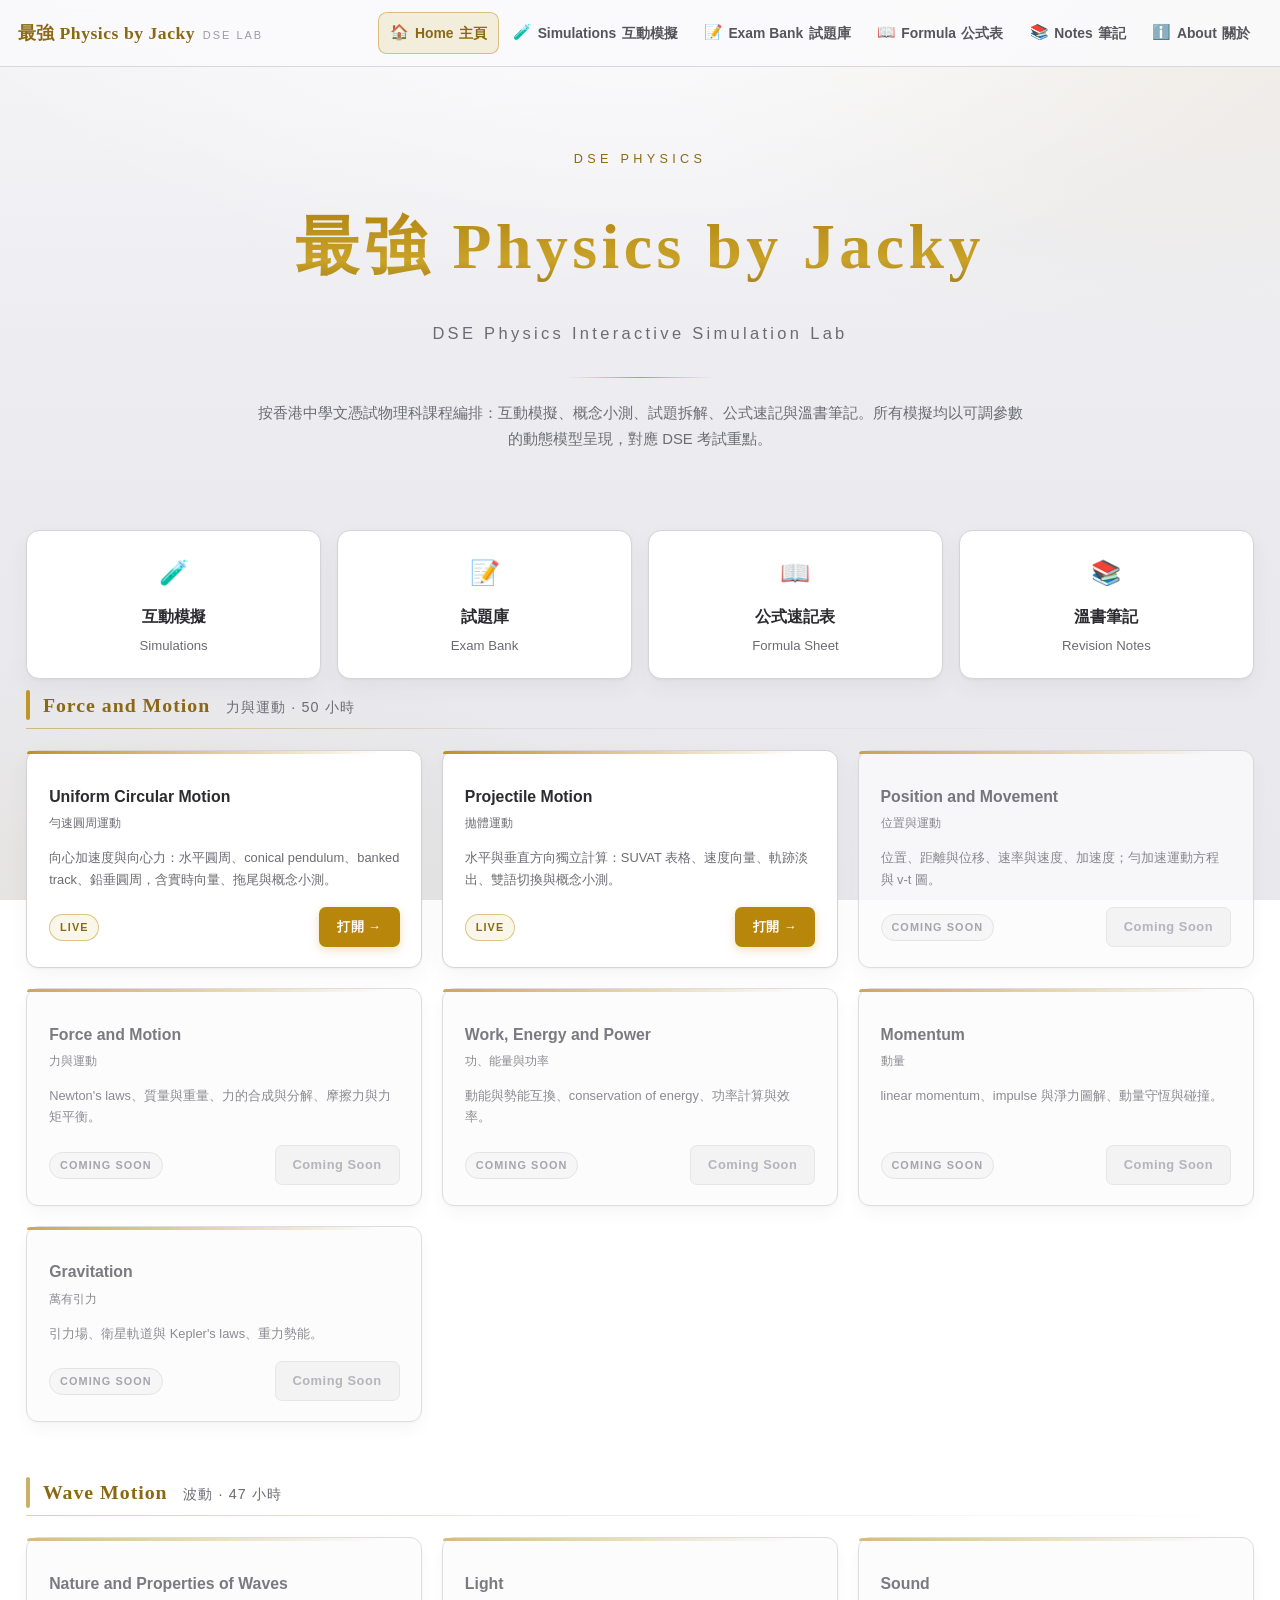
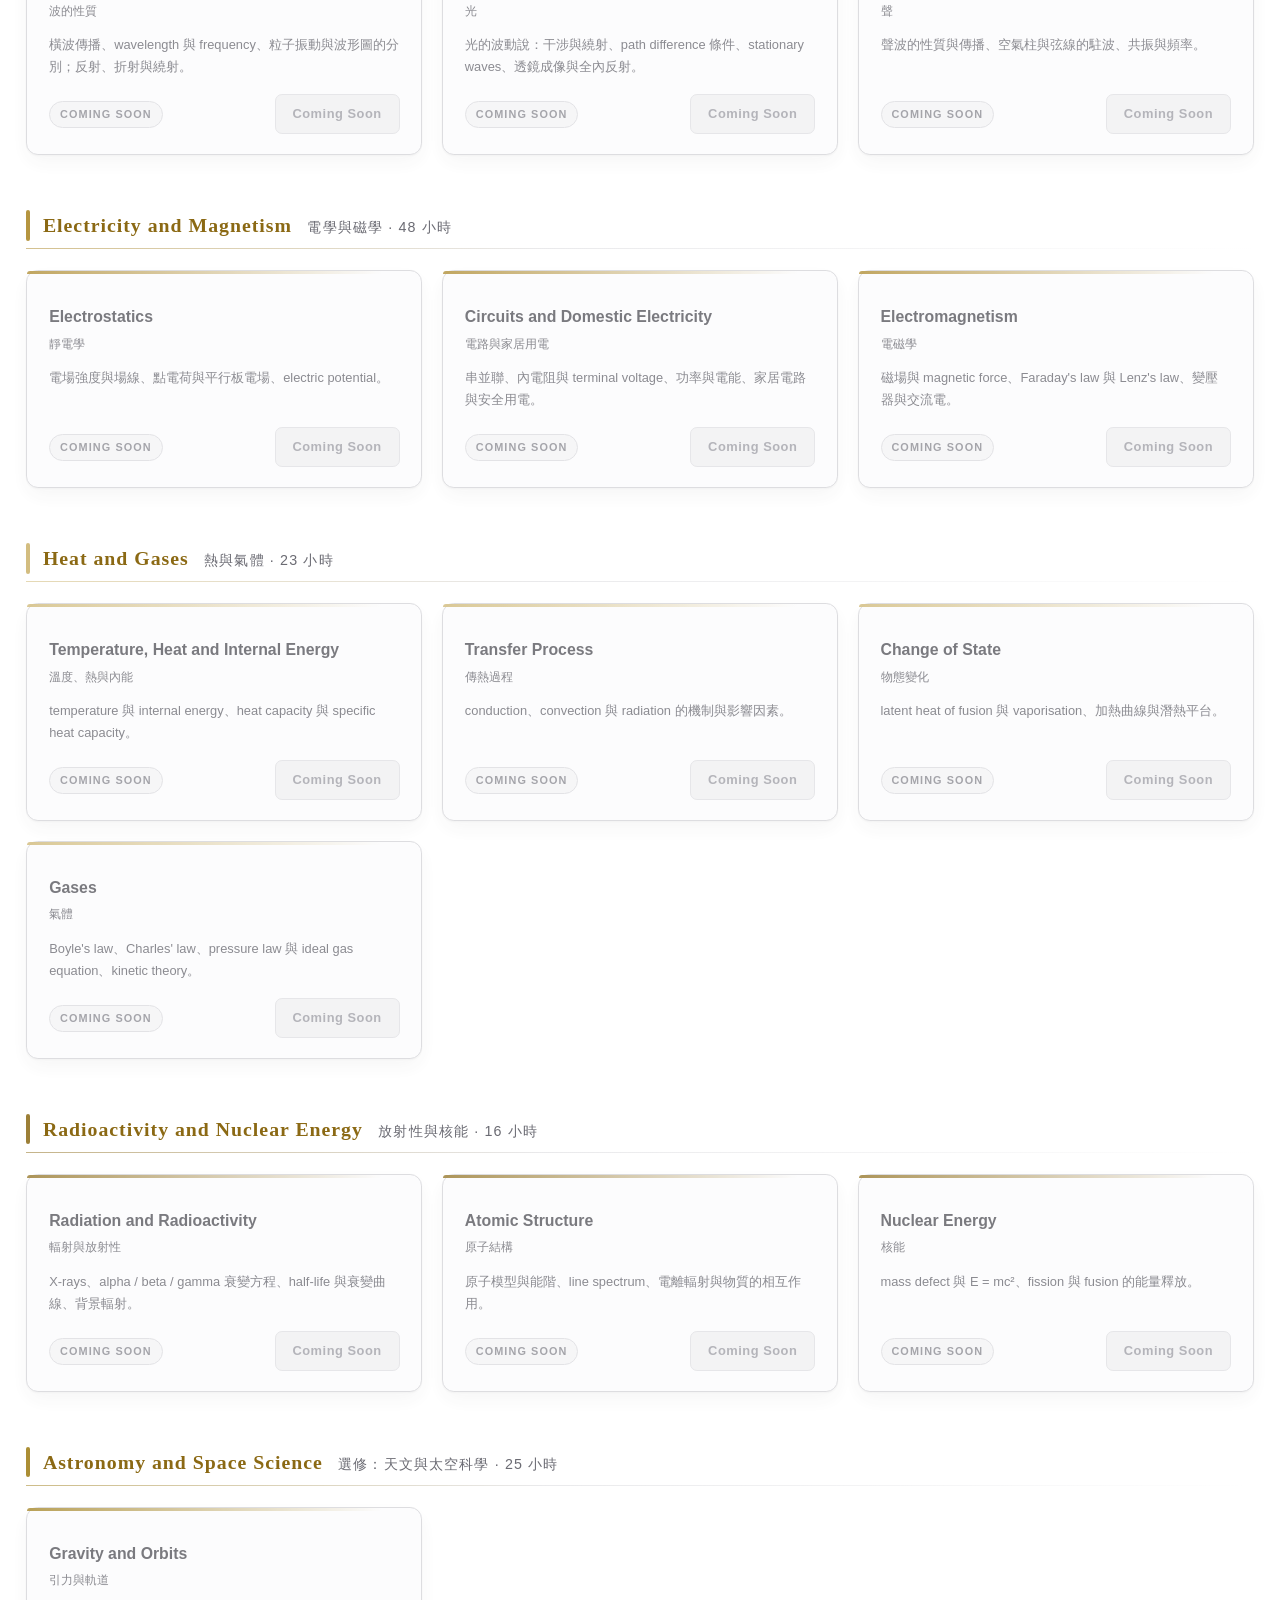
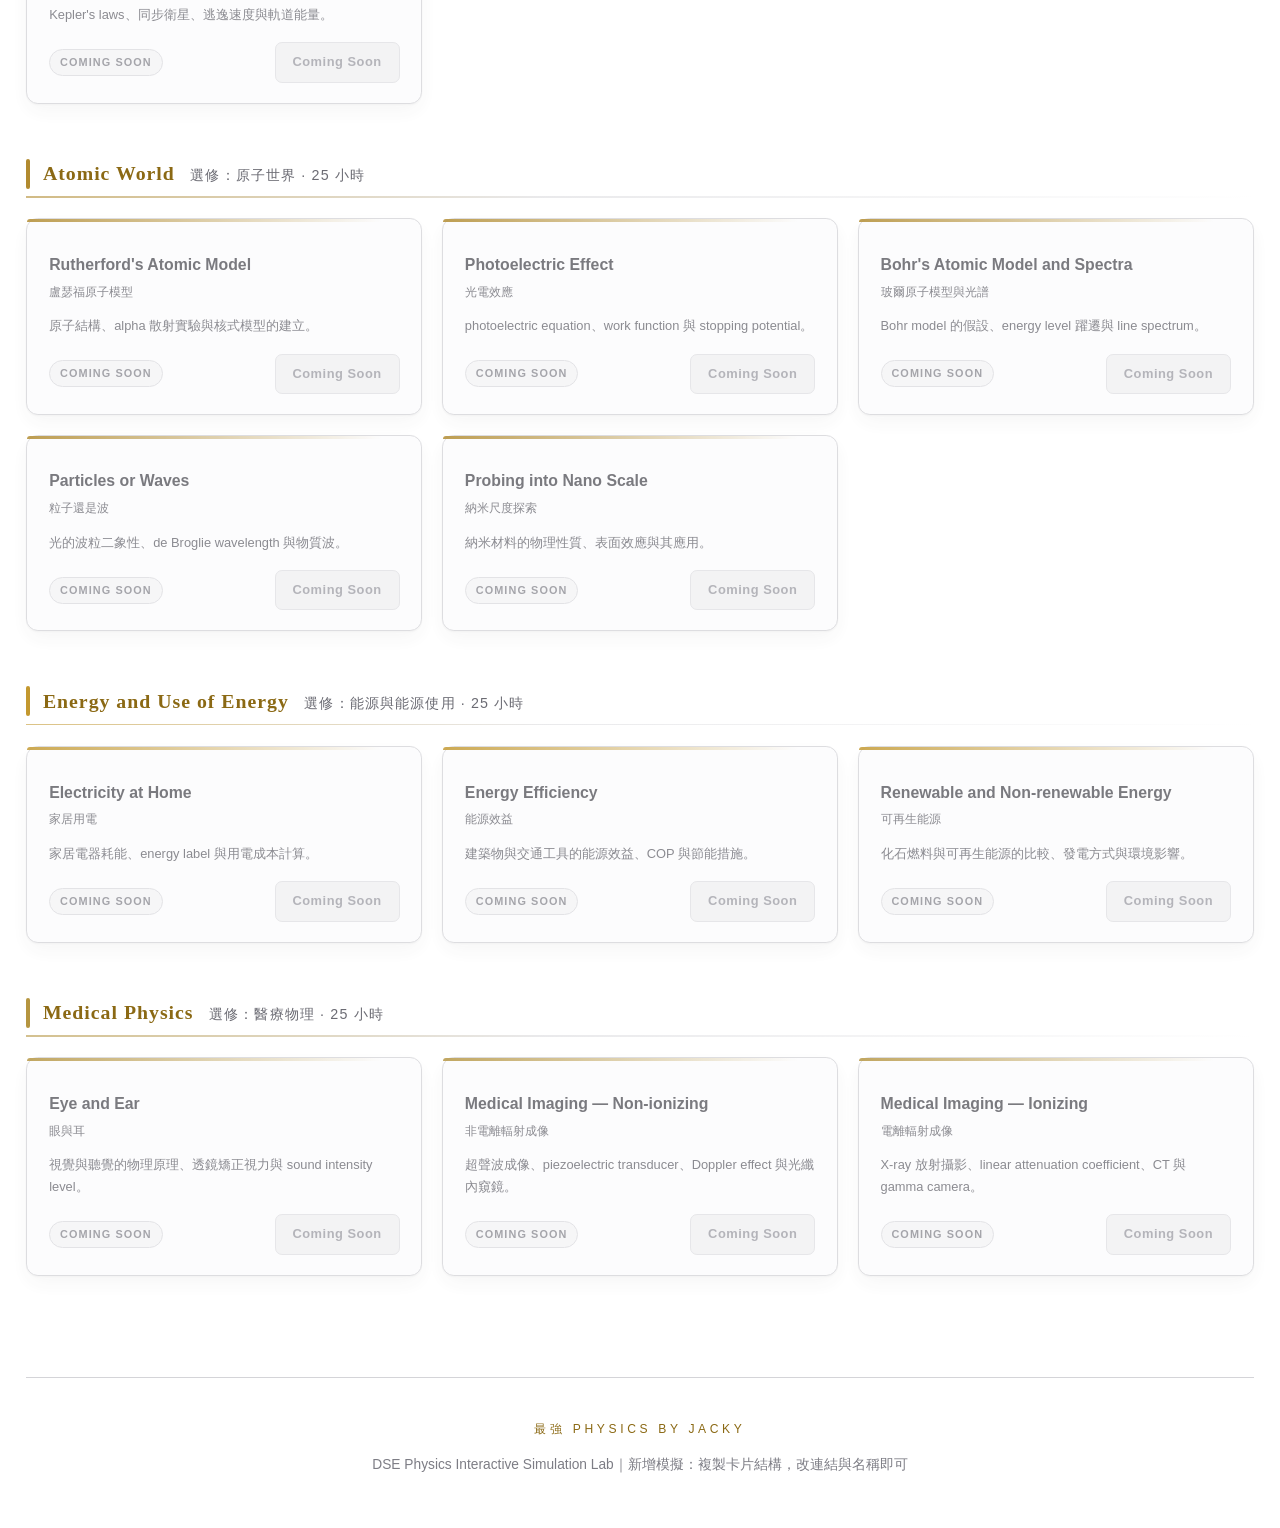
==== commit 7c66fd07: "Add files via upload" ====
--- a/index.html
+++ b/index.html
@@ -1,274 +1,400 @@
-<!DOCTYPE html PUBLIC "-//W3C//DTD HTML 4.01//EN" "http://www.w3.org/TR/html4/strict.dtd">
-<html>
+<!DOCTYPE html>
+<html lang="zh-Hant">
 <head>
-  <meta http-equiv="Content-Type" content="text/html; charset=utf-8">
-  <meta http-equiv="Content-Style-Type" content="text/css">
-  <title></title>
-  <meta name="Description" content="DSE Physics 互動模擬實驗室：模擬、試題庫、公式速記表與溫書筆記。">
-  <meta name="Generator" content="Cocoa HTML Writer">
-  <meta name="CocoaVersion" content="2487.7">
-  <style type="text/css">
-    p.p1 {margin: 0.0px 0.0px 0.0px 0.0px; font: 14.5px 'Songti TC'; color: #775711; -webkit-text-stroke: #775711}
-    p.p2 {margin: 0.0px 0.0px 0.0px 0.0px; font: 13.5px '.Apple Color Emoji UI'; color: #43434a; -webkit-text-stroke: #43434a}
-    p.p3 {margin: 0.0px 0.0px 0.0px 0.0px; font: 12.6px 'PingFang HK Semibold'; color: #43434a; -webkit-text-stroke: #43434a}
-    p.p4 {margin: 0.0px 0.0px 0.0px 0.0px; text-align: center; font: 11.5px 'Helvetica Neue'; color: #775711; -webkit-text-stroke: #775711}
-    p.p6 {margin: 0.0px 0.0px 0.0px 0.0px; text-align: center; font: 15.0px 'Helvetica Neue'; color: #585860; -webkit-text-stroke: #585860}
-    p.p7 {margin: 0.0px 0.0px 0.0px 0.0px; text-align: center; font: 15.0px 'Helvetica Neue'; color: #6d6d6d; -webkit-text-stroke: #6d6d6d; min-height: 18.0px}
-    p.p8 {margin: 0.0px 0.0px 0.0px 0.0px; text-align: center; font: 13.5px 'PingFang HK'; color: #585860; -webkit-text-stroke: #585860}
-    p.p9 {margin: 0.0px 0.0px 0.0px 0.0px; text-align: center; font: 22.0px '.Apple Color Emoji UI'; color: #0000e9; -webkit-text-stroke: #0000e9}
-    p.p10 {margin: 0.0px 0.0px 0.0px 0.0px; text-align: center; font: 14.5px 'PingFang HK Semibold'; color: #202024; -webkit-text-stroke: #202024}
-    p.p11 {margin: 0.0px 0.0px 0.0px 0.0px; text-align: center; font: 12.0px 'Helvetica Neue'; color: #585860; -webkit-text-stroke: #585860}
-    p.p13 {margin: 0.0px 0.0px 0.0px 0.0px; font: 13.0px 'Helvetica Neue'; color: #585860; -webkit-text-stroke: #585860}
-    p.p14 {margin: 0.0px 0.0px 0.0px 0.0px; font: 15.0px 'Helvetica Neue'; color: #2e2d33; -webkit-text-stroke: #2e2d33; min-height: 18.0px}
-    p.p16 {margin: 0.0px 0.0px 0.0px 0.0px; font: 12.5px 'PingFang HK'; color: #585860; -webkit-text-stroke: #585860}
-    p.p17 {margin: 0.0px 0.0px 17.0px 0.0px; font: 13.0px 'PingFang HK'; color: #585860; -webkit-text-stroke: #585860}
-    p.p18 {margin: 0.0px 0.0px 0.0px 0.0px; font: 11.0px 'Helvetica Neue'; color: #775711; -webkit-text-stroke: #775711; background-color: #bc921e; background-color: rgba(188, 146, 30, 0.1)}
-    p.p19 {margin: 0.0px 0.0px 0.0px 0.0px; font: 13.0px '.SF NS'; color: #ffffff; -webkit-text-stroke: #ffffff; background-color: #a8740d}
-    p.p21 {margin: 0.0px 0.0px 0.0px 0.0px; font: 11.0px 'Helvetica Neue'; color: #797981; -webkit-text-stroke: #797981; background-color: #f1f1f4}
-    p.p22 {margin: 0.0px 0.0px 0.0px 0.0px; font: 13.0px '.SF NS'; color: #8f8e96; -webkit-text-stroke: #8f8e96; background-color: #ececef}
-    p.p23 {margin: 0.0px 0.0px 17.0px 0.0px; font: 13.0px 'Helvetica Neue'; color: #585860; -webkit-text-stroke: #585860}
-    p.p24 {margin: 0.0px 0.0px 0.0px 0.0px; font: 13.0px 'PingFang HK'; color: #585860; -webkit-text-stroke: #585860}
-    p.p25 {margin: 0.0px 0.0px 0.0px 0.0px; text-align: center; font: 11.0px 'Helvetica Neue'; color: #775711; -webkit-text-stroke: #775711}
-    p.p26 {margin: 0.0px 0.0px 0.0px 0.0px; text-align: center; font: 12.5px 'Helvetica Neue'; color: #6a6972; -webkit-text-stroke: #6a6972}
-    span.s1 {font-kerning: none; background-color: rgba(249, 249, 251, 0.9)}
-    span.s2 {font-kerning: none}
-    span.s3 {font: 13.5px '.Apple Color Emoji UI'; font-kerning: none; color: #43434a; -webkit-text-stroke: 0px #43434a}
-    span.s4 {font: 12.6px '.AppleHongKongChineseFont'; font-kerning: none; background-color: rgba(249, 249, 251, 0.9)}
-    span.s5 {font: 13.5px 'Helvetica Neue'; font-kerning: none}
-    span.s6 {font-kerning: none; background-color: #ffffff}
-    span.s7 {font: 14.5px '.AppleHongKongChineseFont'; font-kerning: none; background-color: #ffffff}
-    span.s8 {font: 12.0px 'Helvetica Neue'; font-kerning: none; color: #585860; -webkit-text-stroke: 0px #585860}
-    span.s9 {font: 13.0px 'PingFang HK'; font-kerning: none}
-    span.s10 {font: 13.0px 'Helvetica Neue'; font-kerning: none; background-color: #ffffff}
-    span.s11 {font: 13.0px '.AppleHongKongChineseFont'; font-kerning: none}
-    span.s12 {font: 13.0px '.SF NS'; font-kerning: none}
-    span.s13 {font-kerning: none; background-color: #fbfbfc}
-    span.s14 {font: 13.0px 'Helvetica Neue'; font-kerning: none; background-color: #fbfbfc}
-    span.s15 {font: 13.0px 'PingFang HK'; font-kerning: none; background-color: #fbfbfc}
-    span.s16 {font: 13.0px 'Helvetica Neue'; font-kerning: none}
-    span.s17 {font: 11.0px 'PingFang HK'; font-kerning: none}
-    span.s18 {font: 12.5px 'PingFang HK'; font-kerning: none}
-  </style>
+<meta charset="utf-8">
+<meta name="viewport" content="width=device-width,initial-scale=1">
+<title>最強 Physics by Jacky · DSE Physics Interactive Simulation Lab</title>
+<meta name="description" content="DSE Physics 互動模擬實驗室：模擬、試題庫、公式速記表與溫書筆記。">
+<style>
+  *{box-sizing:border-box}
+  :root{--gold:#b8860b;--gold-bright:#c9a227;--gold-deep:#8b6914;
+        --ink:#3c3c43;--ink-soft:#6b6b73;--line:#d4d4d8}
+  body{zoom:1.1}                                   /* 全站字體 1.1 倍 */
+  body{margin:0;color:var(--ink);font-size:15px;line-height:1.75;
+    font-family:-apple-system,"PingFang TC","Microsoft JhengHei","Noto Sans TC","Helvetica Neue",sans-serif;
+    background:
+      radial-gradient(1100px 620px at 50% -140px,rgba(255,255,255,.96),rgba(255,255,255,0) 70%),
+      radial-gradient(760px 460px at 12% 108%,rgba(201,162,39,.09),rgba(201,162,39,0) 72%),
+      radial-gradient(760px 460px at 92% 4%,rgba(184,134,11,.07),rgba(184,134,11,0) 70%),
+      linear-gradient(180deg,#f5f5f7 0%,#eaeaef 55%,#e8e8ed 100%);
+    background-attachment:fixed;-webkit-font-smoothing:antialiased;overflow-x:hidden}
+  .wrap{max-width:1350px;margin:0 auto;padding:0 24px}
+
+  /* ── 頂部導航：永遠單排 ── */
+  .topnav{position:sticky;top:0;z-index:80;backdrop-filter:saturate(180%) blur(14px);
+    -webkit-backdrop-filter:saturate(180%) blur(14px);
+    background:rgba(250,250,252,.90);border-bottom:1px solid rgba(212,212,216,.9)}
+  .topnav .bar{max-width:1420px;margin:0 auto;padding:9px 16px;
+    display:flex;align-items:center;gap:12px;flex-wrap:nowrap}
+  .brand{display:flex;align-items:baseline;gap:7px;text-decoration:none;white-space:nowrap;flex:0 0 auto}
+  .brand b{font-family:"Songti TC","Noto Serif TC",Georgia,serif;font-size:16px;font-weight:650;
+    letter-spacing:.03em;color:var(--gold-deep)}
+  .brand i{font-style:normal;font-size:10px;letter-spacing:.18em;text-transform:uppercase;color:#9a9aa2}
+  .navlinks{flex:1 1 auto;min-width:0;display:flex;align-items:center;justify-content:flex-end;
+    gap:2px;flex-wrap:nowrap;overflow-x:auto;overflow-y:hidden;
+    -webkit-overflow-scrolling:touch;scrollbar-width:none;-ms-overflow-style:none;padding:2px 0}
+  .navlinks::-webkit-scrollbar{display:none}
+  .navlinks a{display:inline-flex;align-items:center;gap:5px;text-decoration:none;flex:0 0 auto;
+    font-size:12.6px;font-weight:600;color:#55555c;padding:7px 10px;border-radius:8px;
+    border:1px solid transparent;white-space:nowrap;transition:.16s}
+  .navlinks a:hover{color:var(--gold-deep);background:rgba(201,162,39,.10);border-color:rgba(184,134,11,.28)}
+  .navlinks a.on{color:var(--gold-deep);background:rgba(201,162,39,.15);border-color:rgba(184,134,11,.45);font-weight:700}
+  .navlinks a em{font-style:normal;font-size:13.5px;line-height:1}
+  @media(max-width:1180px){.brand b{font-size:14.5px}.brand i{display:none}
+    .navlinks a{padding:7px 8px;gap:4px}.navlinks a .en{display:none}}
+  @media(max-width:760px){.brand b{font-size:13px}
+    .navlinks a{padding:6px 7px;font-size:12px}
+    .navlinks a .zh{display:none}.navlinks a em{font-size:15px}}
+
+  .hero{text-align:center;padding:74px 0 38px}
+  .eyebrow{font-size:11.5px;letter-spacing:.34em;text-transform:uppercase;color:var(--gold-deep);margin-bottom:19px}
+  h1{margin:0;font-family:"Songti TC","Noto Serif TC",Georgia,serif;font-weight:600;
+    font-size:clamp(34px,6vw,58px);letter-spacing:.07em;
+    background:linear-gradient(180deg,#a97c0f 0%,#c9a227 62%,#8b6914 100%);
+    -webkit-background-clip:text;background-clip:text;-webkit-text-fill-color:transparent}
+  .subtitle{margin:15px 0 0;font-size:clamp(12.5px,2.2vw,15px);letter-spacing:.2em;color:var(--ink-soft)}
+  .divider{width:132px;height:1px;margin:26px auto 0;border:0;
+    background:linear-gradient(90deg,transparent,var(--gold-bright),transparent)}
+  .hero-note{margin:21px auto 0;max-width:700px;font-size:13.5px;color:var(--ink-soft)}
+  .quick{display:grid;gap:15px;grid-template-columns:repeat(2,1fr);margin:32px 0 8px}
+  @media(min-width:860px){.quick{grid-template-columns:repeat(4,1fr)}}
+  .qcard{display:block;text-decoration:none;background:#fff;border:1px solid var(--line);
+    border-radius:12px;padding:19px;text-align:center;transition:.2s;
+    box-shadow:0 1px 2px rgba(60,60,67,.05),0 8px 20px rgba(60,60,67,.05)}
+  .qcard:hover{transform:translateY(-3px);border-color:var(--gold-bright);
+    box-shadow:0 2px 6px rgba(184,134,11,.14),0 14px 30px rgba(184,134,11,.16)}
+  .qcard em{display:block;font-style:normal;font-size:22px;margin-bottom:8px}
+  .qcard b{display:block;font-size:14.5px;color:#2b2b30}
+  .qcard span{display:block;font-size:12px;color:var(--ink-soft);margin-top:3px}
+  main{padding-bottom:24px}
+  .category{margin-bottom:48px}
+  .cat-head{display:flex;align-items:baseline;gap:14px;padding-left:15px;position:relative;margin-bottom:5px}
+  .cat-head::before{content:"";position:absolute;left:0;top:2px;bottom:2px;width:3px;border-radius:2px;
+    background:var(--acc,var(--gold));opacity:.85}
+  .cat-head h2{margin:0;font-size:18px;font-weight:650;letter-spacing:.05em;color:var(--gold-deep);
+    font-family:"Songti TC","Noto Serif TC",Georgia,serif}
+  .cat-head .zh{font-size:13px;color:var(--ink-soft);letter-spacing:.08em;font-weight:400}
+  .cat-line{height:1px;margin-bottom:19px;opacity:.5;
+    background:linear-gradient(90deg,var(--acc,var(--gold)) 0%,var(--line) 42%,transparent 100%)}
+  .grid{display:grid;gap:18px;grid-template-columns:1fr}
+  @media(min-width:680px){.grid{grid-template-columns:repeat(2,1fr)}}
+  @media(min-width:1080px){.grid{grid-template-columns:repeat(3,1fr)}}
+  .grid .card{zoom:0.9}                            /* 卡片 0.9 倍 */
+
+  .card{position:relative;background:#fff;border:1px solid var(--line);border-radius:12px;
+    padding:22px 22px 20px;display:flex;flex-direction:column;min-height:196px;
+    box-shadow:0 1px 2px rgba(60,60,67,.05),0 8px 22px rgba(60,60,67,.05);
+    transition:transform .22s ease,box-shadow .22s ease,border-color .22s ease}
+  .card::before{content:"";position:absolute;left:0;top:0;height:3px;width:100%;border-radius:12px 12px 0 0;
+    opacity:.9;background:linear-gradient(90deg,var(--acc,var(--gold)),transparent 90%)}
+  .card.live:hover{transform:translateY(-4px);border-color:var(--gold-bright);
+    box-shadow:0 2px 6px rgba(184,134,11,.14),0 16px 34px rgba(184,134,11,.17)}
+  .card-name{margin:10px 0 4px;font-size:16px;font-weight:650;color:#2b2b30}
+  .card-name span{display:block;font-size:12.5px;font-weight:400;color:var(--ink-soft);margin-top:3px}
+  .card-desc{margin:8px 0 17px;font-size:13px;line-height:1.68;color:var(--ink-soft);flex:1}
+  .row{display:flex;align-items:center;justify-content:space-between;gap:12px}
+  .tag{font-size:11px;font-weight:700;letter-spacing:.1em;text-transform:uppercase;
+    padding:3px 10px;border-radius:20px;border:1px solid}
+  .tag.live{color:var(--gold-deep);border-color:rgba(184,134,11,.45);background:rgba(201,162,39,.10)}
+  .tag.soon{color:#8c8c93;border-color:#dcdce0;background:#f4f4f6}
+  .btn{display:inline-block;font-size:13px;font-weight:650;letter-spacing:.04em;padding:8px 17px;
+    border-radius:7px;text-decoration:none;border:1px solid transparent;transition:.2s}
+  .btn.live{background:var(--gold);color:#fff;box-shadow:0 3px 10px rgba(184,134,11,.26)}
+  .btn.live:hover{background:#a3760a}
+  .btn.soon{background:#f0f0f2;color:#a0a0a7;border-color:#e0e0e3;cursor:not-allowed}
+  .card.soon{opacity:.78;background:#fcfcfd}.card.soon .card-name{color:#55555c}
+  footer{margin-top:20px;padding:32px 0 46px;text-align:center;border-top:1px solid var(--line)}
+  footer .mark{display:inline-block;margin-bottom:11px;font-size:11px;letter-spacing:.3em;
+    text-transform:uppercase;color:var(--gold-deep)}
+  footer p{margin:0 auto;max-width:800px;font-size:12.5px;line-height:1.85;color:#7d7d85}
+</style>
 </head>
-<body>
-<p class="p1"><span class="s1"><a href="file:///Users/JACKY/Documents/deepseek-harness/DSE/%E4%B8%8A%E5%82%B3%E7%94%A8/index.html"><b>最強 Physics by Jacky</b><span class="s2"><b></b></span></a></span></p>
-<p class="p2"><span class="s1"><a href="file:///Users/JACKY/Documents/deepseek-harness/DSE/%E4%B8%8A%E5%82%B3%E7%94%A8/index.html">🏠<span class="s3"></span></a></span></p>
-<p class="p3"><span class="s4"><a href="file:///Users/JACKY/Documents/deepseek-harness/DSE/%E4%B8%8A%E5%82%B3%E7%94%A8/index.html"><b>主頁</b><span class="s2"><b></b></span></a></span></p>
-<p class="p2"><span class="s1"><a href="file:///Users/JACKY/Documents/deepseek-harness/DSE/%E4%B8%8A%E5%82%B3%E7%94%A8/simulations.html">🧪<span class="s3"></span></a></span></p>
-<p class="p3"><span class="s4"><a href="file:///Users/JACKY/Documents/deepseek-harness/DSE/%E4%B8%8A%E5%82%B3%E7%94%A8/simulations.html"><b>互動模擬</b><span class="s2"><b></b></span></a></span></p>
-<p class="p2"><span class="s1"><a href="file:///Users/JACKY/Documents/deepseek-harness/DSE/%E4%B8%8A%E5%82%B3%E7%94%A8/exam-bank.html">📝<span class="s3"></span></a></span></p>
-<p class="p3"><span class="s4"><a href="file:///Users/JACKY/Documents/deepseek-harness/DSE/%E4%B8%8A%E5%82%B3%E7%94%A8/exam-bank.html"><b>試題庫</b><span class="s2"><b></b></span></a></span></p>
-<p class="p2"><span class="s1"><a href="file:///Users/JACKY/Documents/deepseek-harness/DSE/%E4%B8%8A%E5%82%B3%E7%94%A8/formula-sheet.html">📖<span class="s3"></span></a></span></p>
-<p class="p3"><span class="s4"><a href="file:///Users/JACKY/Documents/deepseek-harness/DSE/%E4%B8%8A%E5%82%B3%E7%94%A8/formula-sheet.html"><b>公式表</b><span class="s2"><b></b></span></a></span></p>
-<p class="p2"><span class="s1"><a href="file:///Users/JACKY/Documents/deepseek-harness/DSE/%E4%B8%8A%E5%82%B3%E7%94%A8/revision-notes.html">📚<span class="s3"></span></a></span></p>
-<p class="p3"><span class="s4"><a href="file:///Users/JACKY/Documents/deepseek-harness/DSE/%E4%B8%8A%E5%82%B3%E7%94%A8/revision-notes.html"><b>筆記</b><span class="s2"><b></b></span></a></span></p>
-<p class="p2"><span class="s1"><a href="file:///Users/JACKY/Documents/deepseek-harness/DSE/%E4%B8%8A%E5%82%B3%E7%94%A8/about.html">ℹ️<span class="s3"></span></a></span></p>
-<p class="p3"><span class="s4"><a href="file:///Users/JACKY/Documents/deepseek-harness/DSE/%E4%B8%8A%E5%82%B3%E7%94%A8/about.html"><b>關於</b><span class="s2"><b></b></span></a></span></p>
-<p class="p4"><span class="s2">DSE PHYSICS</span></p>
-<h1 style="margin: 0.0px 0.0px 0.0px 0.0px; text-align: center; font: 48.0px 'Songti TC'; color: #2e2d33; -webkit-text-stroke: #2e2d33"><span class="s2"><b>最強 Physics by Jacky</b></span></h1>
-<p class="p6"><span class="s2">DSE Physics Interactive Simulation Lab</span></p>
-<p class="p7"><span class="s2"></span><br></p>
-<p class="p8"><span class="s2">按香港中學文憑試物理科課程編排：互動模擬、概念小測、試題拆解、公式速記與溫書筆記。所有模擬均以可調參數的動態模型呈現，對應</span><span class="s5"> DSE </span><span class="s2">考試重點。</span></p>
-<p class="p9"><span class="s6"><a href="file:///Users/JACKY/Documents/deepseek-harness/DSE/%E4%B8%8A%E5%82%B3%E7%94%A8/simulations.html">🧪<span class="s2"></span></a></span></p>
-<p class="p10"><span class="s7"><a href="file:///Users/JACKY/Documents/deepseek-harness/DSE/%E4%B8%8A%E5%82%B3%E7%94%A8/simulations.html"><b>互動模擬</b><span class="s2"><b></b></span></a></span></p>
-<p class="p11"><span class="s6"><a href="file:///Users/JACKY/Documents/deepseek-harness/DSE/%E4%B8%8A%E5%82%B3%E7%94%A8/simulations.html">Simulations<span class="s8"></span></a></span></p>
-<p class="p9"><span class="s6"><a href="file:///Users/JACKY/Documents/deepseek-harness/DSE/%E4%B8%8A%E5%82%B3%E7%94%A8/exam-bank.html">📝<span class="s2"></span></a></span></p>
-<p class="p10"><span class="s7"><a href="file:///Users/JACKY/Documents/deepseek-harness/DSE/%E4%B8%8A%E5%82%B3%E7%94%A8/exam-bank.html"><b>試題庫</b><span class="s2"><b></b></span></a></span></p>
-<p class="p11"><span class="s6"><a href="file:///Users/JACKY/Documents/deepseek-harness/DSE/%E4%B8%8A%E5%82%B3%E7%94%A8/exam-bank.html">Exam Bank<span class="s8"></span></a></span></p>
-<p class="p9"><span class="s6"><a href="file:///Users/JACKY/Documents/deepseek-harness/DSE/%E4%B8%8A%E5%82%B3%E7%94%A8/formula-sheet.html">📖<span class="s2"></span></a></span></p>
-<p class="p10"><span class="s7"><a href="file:///Users/JACKY/Documents/deepseek-harness/DSE/%E4%B8%8A%E5%82%B3%E7%94%A8/formula-sheet.html"><b>公式速記表</b><span class="s2"><b></b></span></a></span></p>
-<p class="p11"><span class="s6"><a href="file:///Users/JACKY/Documents/deepseek-harness/DSE/%E4%B8%8A%E5%82%B3%E7%94%A8/formula-sheet.html">Formula Sheet<span class="s8"></span></a></span></p>
-<p class="p9"><span class="s6"><a href="file:///Users/JACKY/Documents/deepseek-harness/DSE/%E4%B8%8A%E5%82%B3%E7%94%A8/revision-notes.html">📚<span class="s2"></span></a></span></p>
-<p class="p10"><span class="s7"><a href="file:///Users/JACKY/Documents/deepseek-harness/DSE/%E4%B8%8A%E5%82%B3%E7%94%A8/revision-notes.html"><b>溫書筆記</b><span class="s2"><b></b></span></a></span></p>
-<p class="p11"><span class="s6"><a href="file:///Users/JACKY/Documents/deepseek-harness/DSE/%E4%B8%8A%E5%82%B3%E7%94%A8/revision-notes.html">Revision Notes<span class="s8"></span></a></span></p>
-<h2 style="margin: 0.0px 0.0px 0.0px 0.0px; font: 18.0px 'Songti TC'; color: #775711; -webkit-text-stroke: #775711"><span class="s2"><b>Force and Motion</b></span></h2>
-<p class="p13"><span class="s9">力與運動</span><span class="s2"> · 50 </span><span class="s9">小時</span></p>
-<p class="p14"><span class="s2"></span><br></p>
-<h3 style="margin: 0.0px 0.0px 4.0px 0.0px; font: 16.0px '.SF NS'; color: #202024; -webkit-text-stroke: #202024"><span class="s6"><b>Uniform Circular Motion</b></span></h3>
-<p class="p16"><span class="s6">勻速圓周運動</span></p>
-<p class="p17"><span class="s6">向心加速度與向心力：水平圓周、</span><span class="s10">conical pendulum</span><span class="s6">、</span><span class="s10">banked track</span><span class="s6">、鉛垂圓周，含實時向量、拖尾與概念小測。</span></p>
-<p class="p18"><span class="s2"><b>LIVE</b></span></p>
-<p class="p19"><span class="s11"><a href="file:///Users/JACKY/Documents/deepseek-harness/DSE/%E4%B8%8A%E5%82%B3%E7%94%A8/dse-physics-lab.html"><b>打開</b><span class="s12"><b> →</b></span></a></span></p>
-<h3 style="margin: 0.0px 0.0px 4.0px 0.0px; font: 16.0px '.SF NS'; color: #202024; -webkit-text-stroke: #202024"><span class="s6"><b>Projectile Motion</b></span></h3>
-<p class="p16"><span class="s6">拋體運動</span></p>
-<p class="p17"><span class="s6">水平與垂直方向獨立計算：</span><span class="s10">SUVAT </span><span class="s6">表格、速度向量、軌跡淡出、雙語切換與概念小測。</span></p>
-<p class="p18"><span class="s2"><b>LIVE</b></span></p>
-<p class="p19"><span class="s11"><a href="file:///Users/JACKY/Documents/deepseek-harness/DSE/%E4%B8%8A%E5%82%B3%E7%94%A8/projectile-motion.html"><b>打開</b><span class="s12"><b> →</b></span></a></span></p>
-<h3 style="margin: 0.0px 0.0px 4.0px 0.0px; font: 16.0px '.SF NS'; color: #43434a; -webkit-text-stroke: #43434a"><span class="s13"><b>Position and Movement</b></span></h3>
-<p class="p16"><span class="s13">位置與運動</span></p>
-<p class="p17"><span class="s13">位置、距離與位移、速率與速度、加速度；勻加速運動方程與</span><span class="s14"> v-t </span><span class="s13">圖。</span></p>
-<p class="p21"><span class="s2"><b>COMING SOON</b></span></p>
-<p class="p22"><span class="s2"><b>Coming Soon</b></span></p>
-<h3 style="margin: 0.0px 0.0px 4.0px 0.0px; font: 16.0px '.SF NS'; color: #43434a; -webkit-text-stroke: #43434a"><span class="s13"><b>Force and Motion</b></span></h3>
-<p class="p16"><span class="s13">力與運動</span></p>
-<p class="p17"><span class="s14">Newton's laws</span><span class="s13">、質量與重量、力的合成與分解、摩擦力與力矩平衡。</span></p>
-<p class="p21"><span class="s2"><b>COMING SOON</b></span></p>
-<p class="p22"><span class="s2"><b>Coming Soon</b></span></p>
-<h3 style="margin: 0.0px 0.0px 4.0px 0.0px; font: 16.0px '.SF NS'; color: #43434a; -webkit-text-stroke: #43434a"><span class="s13"><b>Work, Energy and Power</b></span></h3>
-<p class="p16"><span class="s13">功、能量與功率</span></p>
-<p class="p23"><span class="s15">動能與勢能互換、</span><span class="s13">conservation of energy</span><span class="s15">、功率計算與效率。</span></p>
-<p class="p21"><span class="s2"><b>COMING SOON</b></span></p>
-<p class="p22"><span class="s2"><b>Coming Soon</b></span></p>
-<h3 style="margin: 0.0px 0.0px 4.0px 0.0px; font: 16.0px '.SF NS'; color: #43434a; -webkit-text-stroke: #43434a"><span class="s13"><b>Momentum</b></span></h3>
-<p class="p16"><span class="s13">動量</span></p>
-<p class="p23"><span class="s13">linear momentum</span><span class="s15">、</span><span class="s13">impulse </span><span class="s15">與淨力圖解、動量守恆與碰撞。</span></p>
-<p class="p21"><span class="s2"><b>COMING SOON</b></span></p>
-<p class="p22"><span class="s2"><b>Coming Soon</b></span></p>
-<h3 style="margin: 0.0px 0.0px 4.0px 0.0px; font: 16.0px '.SF NS'; color: #43434a; -webkit-text-stroke: #43434a"><span class="s13"><b>Gravitation</b></span></h3>
-<p class="p16"><span class="s13">萬有引力</span></p>
-<p class="p17"><span class="s13">引力場、衛星軌道與</span><span class="s14"> Kepler's laws</span><span class="s13">、重力勢能。</span></p>
-<p class="p21"><span class="s2"><b>COMING SOON</b></span></p>
-<p class="p22"><span class="s2"><b>Coming Soon</b></span></p>
-<h2 style="margin: 0.0px 0.0px 0.0px 0.0px; font: 18.0px 'Songti TC'; color: #775711; -webkit-text-stroke: #775711"><span class="s2"><b>Wave Motion</b></span></h2>
-<p class="p13"><span class="s9">波動</span><span class="s2"> · 47 </span><span class="s9">小時</span></p>
-<p class="p14"><span class="s2"></span><br></p>
-<h3 style="margin: 0.0px 0.0px 4.0px 0.0px; font: 16.0px '.SF NS'; color: #43434a; -webkit-text-stroke: #43434a"><span class="s13"><b>Nature and Properties of Waves</b></span></h3>
-<p class="p16"><span class="s13">波的性質</span></p>
-<p class="p17"><span class="s13">橫波傳播、</span><span class="s14">wavelength </span><span class="s13">與</span><span class="s14"> frequency</span><span class="s13">、粒子振動與波形圖的分別；反射、折射與繞射。</span></p>
-<p class="p21"><span class="s2"><b>COMING SOON</b></span></p>
-<p class="p22"><span class="s2"><b>Coming Soon</b></span></p>
-<h3 style="margin: 0.0px 0.0px 4.0px 0.0px; font: 16.0px '.SF NS'; color: #43434a; -webkit-text-stroke: #43434a"><span class="s13"><b>Light</b></span></h3>
-<p class="p16"><span class="s13">光</span></p>
-<p class="p23"><span class="s15">光的波動說：干涉與繞射、</span><span class="s13">path difference </span><span class="s15">條件、</span><span class="s13">stationary waves</span><span class="s15">、透鏡成像與全內反射。</span></p>
-<p class="p21"><span class="s2"><b>COMING SOON</b></span></p>
-<p class="p22"><span class="s2"><b>Coming Soon</b></span></p>
-<h3 style="margin: 0.0px 0.0px 4.0px 0.0px; font: 16.0px '.SF NS'; color: #43434a; -webkit-text-stroke: #43434a"><span class="s13"><b>Sound</b></span></h3>
-<p class="p16"><span class="s13">聲</span></p>
-<p class="p17"><span class="s13">聲波的性質與傳播、空氣柱與弦線的駐波、共振與頻率。</span></p>
-<p class="p21"><span class="s2"><b>COMING SOON</b></span></p>
-<p class="p22"><span class="s2"><b>Coming Soon</b></span></p>
-<h2 style="margin: 0.0px 0.0px 0.0px 0.0px; font: 18.0px 'Songti TC'; color: #775711; -webkit-text-stroke: #775711"><span class="s2"><b>Electricity and Magnetism</b></span></h2>
-<p class="p24"><span class="s2">電學與磁學</span><span class="s16"> · 48 </span><span class="s2">小時</span></p>
-<p class="p14"><span class="s2"></span><br></p>
-<h3 style="margin: 0.0px 0.0px 4.0px 0.0px; font: 16.0px '.SF NS'; color: #43434a; -webkit-text-stroke: #43434a"><span class="s13"><b>Electrostatics</b></span></h3>
-<p class="p16"><span class="s13">靜電學</span></p>
-<p class="p17"><span class="s13">電場強度與場線、點電荷與平行板電場、</span><span class="s14">electric potential</span><span class="s13">。</span></p>
-<p class="p21"><span class="s2"><b>COMING SOON</b></span></p>
-<p class="p22"><span class="s2"><b>Coming Soon</b></span></p>
-<h3 style="margin: 0.0px 0.0px 4.0px 0.0px; font: 16.0px '.SF NS'; color: #43434a; -webkit-text-stroke: #43434a"><span class="s13"><b>Circuits and Domestic Electricity</b></span></h3>
-<p class="p16"><span class="s13">電路與家居用電</span></p>
-<p class="p17"><span class="s13">串並聯、內電阻與</span><span class="s14"> terminal voltage</span><span class="s13">、功率與電能、家居電路與安全用電。</span></p>
-<p class="p21"><span class="s2"><b>COMING SOON</b></span></p>
-<p class="p22"><span class="s2"><b>Coming Soon</b></span></p>
-<h3 style="margin: 0.0px 0.0px 4.0px 0.0px; font: 16.0px '.SF NS'; color: #43434a; -webkit-text-stroke: #43434a"><span class="s13"><b>Electromagnetism</b></span></h3>
-<p class="p16"><span class="s13">電磁學</span></p>
-<p class="p23"><span class="s15">磁場與</span><span class="s13"> magnetic force</span><span class="s15">、</span><span class="s13">Faraday's law </span><span class="s15">與</span><span class="s13"> Lenz's law</span><span class="s15">、變壓器與交流電。</span></p>
-<p class="p21"><span class="s2"><b>COMING SOON</b></span></p>
-<p class="p22"><span class="s2"><b>Coming Soon</b></span></p>
-<h2 style="margin: 0.0px 0.0px 0.0px 0.0px; font: 18.0px 'Songti TC'; color: #775711; -webkit-text-stroke: #775711"><span class="s2"><b>Heat and Gases</b></span></h2>
-<p class="p13"><span class="s9">熱與氣體</span><span class="s2"> · 23 </span><span class="s9">小時</span></p>
-<p class="p14"><span class="s2"></span><br></p>
-<h3 style="margin: 0.0px 0.0px 4.0px 0.0px; font: 16.0px '.SF NS'; color: #43434a; -webkit-text-stroke: #43434a"><span class="s13"><b>Temperature, Heat and Internal Energy</b></span></h3>
-<p class="p16"><span class="s13">溫度、熱與內能</span></p>
-<p class="p23"><span class="s13">temperature </span><span class="s15">與</span><span class="s13"> internal energy</span><span class="s15">、</span><span class="s13">heat capacity </span><span class="s15">與</span><span class="s13"> specific heat capacity</span><span class="s15">。</span></p>
-<p class="p21"><span class="s2"><b>COMING SOON</b></span></p>
-<p class="p22"><span class="s2"><b>Coming Soon</b></span></p>
-<h3 style="margin: 0.0px 0.0px 4.0px 0.0px; font: 16.0px '.SF NS'; color: #43434a; -webkit-text-stroke: #43434a"><span class="s13"><b>Transfer Process</b></span></h3>
-<p class="p16"><span class="s13">傳熱過程</span></p>
-<p class="p23"><span class="s13">conduction</span><span class="s15">、</span><span class="s13">convection </span><span class="s15">與</span><span class="s13"> radiation </span><span class="s15">的機制與影響因素。</span></p>
-<p class="p21"><span class="s2"><b>COMING SOON</b></span></p>
-<p class="p22"><span class="s2"><b>Coming Soon</b></span></p>
-<h3 style="margin: 0.0px 0.0px 4.0px 0.0px; font: 16.0px '.SF NS'; color: #43434a; -webkit-text-stroke: #43434a"><span class="s13"><b>Change of State</b></span></h3>
-<p class="p16"><span class="s13">物態變化</span></p>
-<p class="p23"><span class="s13">latent heat of fusion </span><span class="s15">與</span><span class="s13"> vaporisation</span><span class="s15">、加熱曲線與潛熱平台。</span></p>
-<p class="p21"><span class="s2"><b>COMING SOON</b></span></p>
-<p class="p22"><span class="s2"><b>Coming Soon</b></span></p>
-<h3 style="margin: 0.0px 0.0px 4.0px 0.0px; font: 16.0px '.SF NS'; color: #43434a; -webkit-text-stroke: #43434a"><span class="s13"><b>Gases</b></span></h3>
-<p class="p16"><span class="s13">氣體</span></p>
-<p class="p23"><span class="s13">Boyle's law</span><span class="s15">、</span><span class="s13">Charles' law</span><span class="s15">、</span><span class="s13">pressure law </span><span class="s15">與</span><span class="s13"> ideal gas equation</span><span class="s15">、</span><span class="s13">kinetic theory</span><span class="s15">。</span></p>
-<p class="p21"><span class="s2"><b>COMING SOON</b></span></p>
-<p class="p22"><span class="s2"><b>Coming Soon</b></span></p>
-<h2 style="margin: 0.0px 0.0px 0.0px 0.0px; font: 18.0px 'Songti TC'; color: #775711; -webkit-text-stroke: #775711"><span class="s2"><b>Radioactivity and Nuclear Energy</b></span></h2>
-<p class="p24"><span class="s2">放射性與核能</span><span class="s16"> · 16 </span><span class="s2">小時</span></p>
-<p class="p14"><span class="s2"></span><br></p>
-<h3 style="margin: 0.0px 0.0px 4.0px 0.0px; font: 16.0px '.SF NS'; color: #43434a; -webkit-text-stroke: #43434a"><span class="s13"><b>Radiation and Radioactivity</b></span></h3>
-<p class="p16"><span class="s13">輻射與放射性</span></p>
-<p class="p23"><span class="s13">X-rays</span><span class="s15">、</span><span class="s13">alpha / beta / gamma </span><span class="s15">衰變方程、</span><span class="s13">half-life </span><span class="s15">與衰變曲線、背景輻射。</span></p>
-<p class="p21"><span class="s2"><b>COMING SOON</b></span></p>
-<p class="p22"><span class="s2"><b>Coming Soon</b></span></p>
-<h3 style="margin: 0.0px 0.0px 4.0px 0.0px; font: 16.0px '.SF NS'; color: #43434a; -webkit-text-stroke: #43434a"><span class="s13"><b>Atomic Structure</b></span></h3>
-<p class="p16"><span class="s13">原子結構</span></p>
-<p class="p17"><span class="s13">原子模型與能階、</span><span class="s14">line spectrum</span><span class="s13">、電離輻射與物質的相互作用。</span></p>
-<p class="p21"><span class="s2"><b>COMING SOON</b></span></p>
-<p class="p22"><span class="s2"><b>Coming Soon</b></span></p>
-<h3 style="margin: 0.0px 0.0px 4.0px 0.0px; font: 16.0px '.SF NS'; color: #43434a; -webkit-text-stroke: #43434a"><span class="s13"><b>Nuclear Energy</b></span></h3>
-<p class="p16"><span class="s13">核能</span></p>
-<p class="p23"><span class="s13">mass defect </span><span class="s15">與</span><span class="s13"> E = mc²</span><span class="s15">、</span><span class="s13">fission </span><span class="s15">與</span><span class="s13"> fusion </span><span class="s15">的能量釋放。</span></p>
-<p class="p21"><span class="s2"><b>COMING SOON</b></span></p>
-<p class="p22"><span class="s2"><b>Coming Soon</b></span></p>
-<h2 style="margin: 0.0px 0.0px 0.0px 0.0px; font: 18.0px 'Songti TC'; color: #775711; -webkit-text-stroke: #775711"><span class="s2"><b>Astronomy and Space Science</b></span></h2>
-<p class="p24"><span class="s2">選修：天文與太空科學</span><span class="s16"> · 25 </span><span class="s2">小時</span></p>
-<p class="p14"><span class="s2"></span><br></p>
-<h3 style="margin: 0.0px 0.0px 4.0px 0.0px; font: 16.0px '.SF NS'; color: #43434a; -webkit-text-stroke: #43434a"><span class="s13"><b>Gravity and Orbits</b></span></h3>
-<p class="p16"><span class="s13">引力與軌道</span></p>
-<p class="p17"><span class="s14">Kepler's laws</span><span class="s13">、同步衛星、逃逸速度與軌道能量。</span></p>
-<p class="p21"><span class="s2"><b>COMING SOON</b></span></p>
-<p class="p22"><span class="s2"><b>Coming Soon</b></span></p>
-<h2 style="margin: 0.0px 0.0px 0.0px 0.0px; font: 18.0px 'Songti TC'; color: #775711; -webkit-text-stroke: #775711"><span class="s2"><b>Atomic World</b></span></h2>
-<p class="p24"><span class="s2">選修：原子世界</span><span class="s16"> · 25 </span><span class="s2">小時</span></p>
-<p class="p14"><span class="s2"></span><br></p>
-<h3 style="margin: 0.0px 0.0px 4.0px 0.0px; font: 16.0px '.SF NS'; color: #43434a; -webkit-text-stroke: #43434a"><span class="s13"><b>Rutherford's Atomic Model</b></span></h3>
-<p class="p16"><span class="s13">盧瑟福原子模型</span></p>
-<p class="p17"><span class="s13">原子結構、</span><span class="s14">alpha </span><span class="s13">散射實驗與核式模型的建立。</span></p>
-<p class="p21"><span class="s2"><b>COMING SOON</b></span></p>
-<p class="p22"><span class="s2"><b>Coming Soon</b></span></p>
-<h3 style="margin: 0.0px 0.0px 4.0px 0.0px; font: 16.0px '.SF NS'; color: #43434a; -webkit-text-stroke: #43434a"><span class="s13"><b>Photoelectric Effect</b></span></h3>
-<p class="p16"><span class="s13">光電效應</span></p>
-<p class="p23"><span class="s13">photoelectric equation</span><span class="s15">、</span><span class="s13">work function </span><span class="s15">與</span><span class="s13"> stopping potential</span><span class="s15">。</span></p>
-<p class="p21"><span class="s2"><b>COMING SOON</b></span></p>
-<p class="p22"><span class="s2"><b>Coming Soon</b></span></p>
-<h3 style="margin: 0.0px 0.0px 4.0px 0.0px; font: 16.0px '.SF NS'; color: #43434a; -webkit-text-stroke: #43434a"><span class="s13"><b>Bohr's Atomic Model and Spectra</b></span></h3>
-<p class="p16"><span class="s13">玻爾原子模型與光譜</span></p>
-<p class="p23"><span class="s13">Bohr model </span><span class="s15">的假設、</span><span class="s13">energy level </span><span class="s15">躍遷與</span><span class="s13"> line spectrum</span><span class="s15">。</span></p>
-<p class="p21"><span class="s2"><b>COMING SOON</b></span></p>
-<p class="p22"><span class="s2"><b>Coming Soon</b></span></p>
-<h3 style="margin: 0.0px 0.0px 4.0px 0.0px; font: 16.0px '.SF NS'; color: #43434a; -webkit-text-stroke: #43434a"><span class="s13"><b>Particles or Waves</b></span></h3>
-<p class="p16"><span class="s13">粒子還是波</span></p>
-<p class="p23"><span class="s15">光的波粒二象性、</span><span class="s13">de Broglie wavelength </span><span class="s15">與物質波。</span></p>
-<p class="p21"><span class="s2"><b>COMING SOON</b></span></p>
-<p class="p22"><span class="s2"><b>Coming Soon</b></span></p>
-<h3 style="margin: 0.0px 0.0px 4.0px 0.0px; font: 16.0px '.SF NS'; color: #43434a; -webkit-text-stroke: #43434a"><span class="s13"><b>Probing into Nano Scale</b></span></h3>
-<p class="p16"><span class="s13">納米尺度探索</span></p>
-<p class="p17"><span class="s13">納米材料的物理性質、表面效應與其應用。</span></p>
-<p class="p21"><span class="s2"><b>COMING SOON</b></span></p>
-<p class="p22"><span class="s2"><b>Coming Soon</b></span></p>
-<h2 style="margin: 0.0px 0.0px 0.0px 0.0px; font: 18.0px 'Songti TC'; color: #775711; -webkit-text-stroke: #775711"><span class="s2"><b>Energy and Use of Energy</b></span></h2>
-<p class="p24"><span class="s2">選修：能源與能源使用</span><span class="s16"> · 25 </span><span class="s2">小時</span></p>
-<p class="p14"><span class="s2"></span><br></p>
-<h3 style="margin: 0.0px 0.0px 4.0px 0.0px; font: 16.0px '.SF NS'; color: #43434a; -webkit-text-stroke: #43434a"><span class="s13"><b>Electricity at Home</b></span></h3>
-<p class="p16"><span class="s13">家居用電</span></p>
-<p class="p17"><span class="s13">家居電器耗能、</span><span class="s14">energy label </span><span class="s13">與用電成本計算。</span></p>
-<p class="p21"><span class="s2"><b>COMING SOON</b></span></p>
-<p class="p22"><span class="s2"><b>Coming Soon</b></span></p>
-<h3 style="margin: 0.0px 0.0px 4.0px 0.0px; font: 16.0px '.SF NS'; color: #43434a; -webkit-text-stroke: #43434a"><span class="s13"><b>Energy Efficiency</b></span></h3>
-<p class="p16"><span class="s13">能源效益</span></p>
-<p class="p17"><span class="s13">建築物與交通工具的能源效益、</span><span class="s14">COP </span><span class="s13">與節能措施。</span></p>
-<p class="p21"><span class="s2"><b>COMING SOON</b></span></p>
-<p class="p22"><span class="s2"><b>Coming Soon</b></span></p>
-<h3 style="margin: 0.0px 0.0px 4.0px 0.0px; font: 16.0px '.SF NS'; color: #43434a; -webkit-text-stroke: #43434a"><span class="s13"><b>Renewable and Non-renewable Energy</b></span></h3>
-<p class="p16"><span class="s13">可再生能源</span></p>
-<p class="p17"><span class="s13">化石燃料與可再生能源的比較、發電方式與環境影響。</span></p>
-<p class="p21"><span class="s2"><b>COMING SOON</b></span></p>
-<p class="p22"><span class="s2"><b>Coming Soon</b></span></p>
-<h2 style="margin: 0.0px 0.0px 0.0px 0.0px; font: 18.0px 'Songti TC'; color: #775711; -webkit-text-stroke: #775711"><span class="s2"><b>Medical Physics</b></span></h2>
-<p class="p24"><span class="s2">選修：醫療物理</span><span class="s16"> · 25 </span><span class="s2">小時</span></p>
-<p class="p14"><span class="s2"></span><br></p>
-<h3 style="margin: 0.0px 0.0px 4.0px 0.0px; font: 16.0px '.SF NS'; color: #43434a; -webkit-text-stroke: #43434a"><span class="s13"><b>Eye and Ear</b></span></h3>
-<p class="p16"><span class="s13">眼與耳</span></p>
-<p class="p23"><span class="s15">視覺與聽覺的物理原理、透鏡矯正視力與</span><span class="s13"> sound intensity level</span><span class="s15">。</span></p>
-<p class="p21"><span class="s2"><b>COMING SOON</b></span></p>
-<p class="p22"><span class="s2"><b>Coming Soon</b></span></p>
-<h3 style="margin: 0.0px 0.0px 4.0px 0.0px; font: 16.0px '.SF NS'; color: #43434a; -webkit-text-stroke: #43434a"><span class="s13"><b>Medical Imaging — Non-ionizing</b></span></h3>
-<p class="p16"><span class="s13">非電離輻射成像</span></p>
-<p class="p23"><span class="s15">超聲波成像、</span><span class="s13">piezoelectric transducer</span><span class="s15">、</span><span class="s13">Doppler effect </span><span class="s15">與光纖內窺鏡。</span></p>
-<p class="p21"><span class="s2"><b>COMING SOON</b></span></p>
-<p class="p22"><span class="s2"><b>Coming Soon</b></span></p>
-<h3 style="margin: 0.0px 0.0px 4.0px 0.0px; font: 16.0px '.SF NS'; color: #43434a; -webkit-text-stroke: #43434a"><span class="s13"><b>Medical Imaging — Ionizing</b></span></h3>
-<p class="p16"><span class="s13">電離輻射成像</span></p>
-<p class="p23"><span class="s13">X-ray </span><span class="s15">放射攝影、</span><span class="s13">linear attenuation coefficient</span><span class="s15">、</span><span class="s13">CT </span><span class="s15">與</span><span class="s13"> gamma camera</span><span class="s15">。</span></p>
-<p class="p21"><span class="s2"><b>COMING SOON</b></span></p>
-<p class="p22"><span class="s2"><b>Coming Soon</b></span></p>
-<p class="p25"><span class="s17">最強</span><span class="s2"> PHYSICS BY JACKY</span></p>
-<p class="p26"><span class="s2">DSE Physics Interactive Simulation Lab</span><span class="s18">｜新增模擬：複製卡片結構，改連結與名稱即可</span></p>
+<body data-nav="home">
+
+<nav class="topnav">
+  <div class="bar">
+    <a class="brand" href="index.html"><b>最強 Physics by Jacky</b><i>DSE Lab</i></a>
+    <div class="navlinks" id="navLinks">
+      <a href="index.html"          data-nav="home"><em>🏠</em><span class="en">Home</span><span class="zh">主頁</span></a>
+      <a href="simulations.html"    data-nav="sim"><em>🧪</em><span class="en">Simulations</span><span class="zh">互動模擬</span></a>
+      <a href="exam-bank.html"      data-nav="exam"><em>📝</em><span class="en">Exam Bank</span><span class="zh">試題庫</span></a>
+      <a href="formula-sheet.html"  data-nav="formula"><em>📖</em><span class="en">Formula</span><span class="zh">公式表</span></a>
+      <a href="revision-notes.html" data-nav="notes"><em>📚</em><span class="en">Notes</span><span class="zh">筆記</span></a>
+      <a href="about.html"          data-nav="about"><em>ℹ️</em><span class="en">About</span><span class="zh">關於</span></a>
+    </div>
+  </div>
+</nav>
+
+<div class="wrap">
+
+  <header class="hero">
+    <div class="eyebrow">DSE Physics</div>
+    <h1>最強 Physics by Jacky</h1>
+    <p class="subtitle">DSE Physics Interactive Simulation Lab</p>
+    <hr class="divider">
+    <p class="hero-note">按香港中學文憑試物理科課程編排：互動模擬、概念小測、試題拆解、公式速記與溫書筆記。所有模擬均以可調參數的動態模型呈現，對應 DSE 考試重點。</p>
+  </header>
+
+  <section class="quick">
+    <a class="qcard" href="simulations.html"><em>🧪</em><b>互動模擬</b><span>Simulations</span></a>
+    <a class="qcard" href="exam-bank.html"><em>📝</em><b>試題庫</b><span>Exam Bank</span></a>
+    <a class="qcard" href="formula-sheet.html"><em>📖</em><b>公式速記表</b><span>Formula Sheet</span></a>
+    <a class="qcard" href="revision-notes.html"><em>📚</em><b>溫書筆記</b><span>Revision Notes</span></a>
+  </section>
+
+  <main>
+
+    <!-- ══════════ 1. Force and Motion 力與運動 (50h) ══════════ -->
+    <section class="category" style="--acc:#b8860b">
+      <div class="cat-head"><h2>Force and Motion</h2><span class="zh">力與運動 · 50 小時</span></div>
+      <div class="cat-line"></div>
+      <div class="grid">
+        <article class="card live" style="--acc:#b8860b">
+          <h3 class="card-name">Uniform Circular Motion<span>勻速圓周運動</span></h3>
+          <p class="card-desc">向心加速度與向心力：水平圓周、conical pendulum、banked track、鉛垂圓周，含實時向量、拖尾與概念小測。</p>
+          <div class="row"><span class="tag live">Live</span>
+            <span class="btn live">打開 →</span></div>
+        </article>
+        <article class="card live" style="--acc:#b8860b">
+          <h3 class="card-name">Projectile Motion<span>拋體運動</span></h3>
+          <p class="card-desc">水平與垂直方向獨立計算：SUVAT 表格、速度向量、軌跡淡出、雙語切換與概念小測。</p>
+          <div class="row"><span class="tag live">Live</span>
+            <span class="btn live">打開 →</span></div>
+        </article>
+        <article class="card soon" style="--acc:#b8860b">
+          <h3 class="card-name">Position and Movement<span>位置與運動</span></h3>
+          <p class="card-desc">位置、距離與位移、速率與速度、加速度；勻加速運動方程與 v-t 圖。</p>
+          <div class="row"><span class="tag soon">Coming Soon</span><span class="btn soon">Coming Soon</span></div>
+        </article>
+        <article class="card soon" style="--acc:#b8860b">
+          <h3 class="card-name">Force and Motion<span>力與運動</span></h3>
+          <p class="card-desc">Newton's laws、質量與重量、力的合成與分解、摩擦力與力矩平衡。</p>
+          <div class="row"><span class="tag soon">Coming Soon</span><span class="btn soon">Coming Soon</span></div>
+        </article>
+        <article class="card soon" style="--acc:#b8860b">
+          <h3 class="card-name">Work, Energy and Power<span>功、能量與功率</span></h3>
+          <p class="card-desc">動能與勢能互換、conservation of energy、功率計算與效率。</p>
+          <div class="row"><span class="tag soon">Coming Soon</span><span class="btn soon">Coming Soon</span></div>
+        </article>
+        <article class="card soon" style="--acc:#b8860b">
+          <h3 class="card-name">Momentum<span>動量</span></h3>
+          <p class="card-desc">linear momentum、impulse 與淨力圖解、動量守恆與碰撞。</p>
+          <div class="row"><span class="tag soon">Coming Soon</span><span class="btn soon">Coming Soon</span></div>
+        </article>
+        <article class="card soon" style="--acc:#b8860b">
+          <h3 class="card-name">Gravitation<span>萬有引力</span></h3>
+          <p class="card-desc">引力場、衛星軌道與 Kepler's laws、重力勢能。</p>
+          <div class="row"><span class="tag soon">Coming Soon</span><span class="btn soon">Coming Soon</span></div>
+        </article>
+      </div>
+    </section>
+
+    <!-- ══════════ 2. Wave Motion 波動 (47h) ══════════ -->
+    <section class="category" style="--acc:#c2a34a">
+      <div class="cat-head"><h2>Wave Motion</h2><span class="zh">波動 · 47 小時</span></div>
+      <div class="cat-line"></div>
+      <div class="grid">
+        <article class="card soon" style="--acc:#c2a34a">
+          <h3 class="card-name">Nature and Properties of Waves<span>波的性質</span></h3>
+          <p class="card-desc">橫波傳播、wavelength 與 frequency、粒子振動與波形圖的分別；反射、折射與繞射。</p>
+          <div class="row"><span class="tag soon">Coming Soon</span><span class="btn soon">Coming Soon</span></div>
+        </article>
+        <article class="card soon" style="--acc:#c2a34a">
+          <h3 class="card-name">Light<span>光</span></h3>
+          <p class="card-desc">光的波動說：干涉與繞射、path difference 條件、stationary waves、透鏡成像與全內反射。</p>
+          <div class="row"><span class="tag soon">Coming Soon</span><span class="btn soon">Coming Soon</span></div>
+        </article>
+        <article class="card soon" style="--acc:#c2a34a">
+          <h3 class="card-name">Sound<span>聲</span></h3>
+          <p class="card-desc">聲波的性質與傳播、空氣柱與弦線的駐波、共振與頻率。</p>
+          <div class="row"><span class="tag soon">Coming Soon</span><span class="btn soon">Coming Soon</span></div>
+        </article>
+      </div>
+    </section>
+
+    <!-- ══════════ 3. Electricity and Magnetism 電學與磁學 (48h) ══════════ -->
+    <section class="category" style="--acc:#a8821f">
+      <div class="cat-head"><h2>Electricity and Magnetism</h2><span class="zh">電學與磁學 · 48 小時</span></div>
+      <div class="cat-line"></div>
+      <div class="grid">
+        <article class="card soon" style="--acc:#a8821f">
+          <h3 class="card-name">Electrostatics<span>靜電學</span></h3>
+          <p class="card-desc">電場強度與場線、點電荷與平行板電場、electric potential。</p>
+          <div class="row"><span class="tag soon">Coming Soon</span><span class="btn soon">Coming Soon</span></div>
+        </article>
+        <article class="card soon" style="--acc:#a8821f">
+          <h3 class="card-name">Circuits and Domestic Electricity<span>電路與家居用電</span></h3>
+          <p class="card-desc">串並聯、內電阻與 terminal voltage、功率與電能、家居電路與安全用電。</p>
+          <div class="row"><span class="tag soon">Coming Soon</span><span class="btn soon">Coming Soon</span></div>
+        </article>
+        <article class="card soon" style="--acc:#a8821f">
+          <h3 class="card-name">Electromagnetism<span>電磁學</span></h3>
+          <p class="card-desc">磁場與 magnetic force、Faraday's law 與 Lenz's law、變壓器與交流電。</p>
+          <div class="row"><span class="tag soon">Coming Soon</span><span class="btn soon">Coming Soon</span></div>
+        </article>
+      </div>
+    </section>
+
+    <!-- ══════════ 4. Heat and Gases 熱與氣體 (23h) ══════════ -->
+    <section class="category" style="--acc:#cbb26a">
+      <div class="cat-head"><h2>Heat and Gases</h2><span class="zh">熱與氣體 · 23 小時</span></div>
+      <div class="cat-line"></div>
+      <div class="grid">
+        <article class="card soon" style="--acc:#cbb26a">
+          <h3 class="card-name">Temperature, Heat and Internal Energy<span>溫度、熱與內能</span></h3>
+          <p class="card-desc">temperature 與 internal energy、heat capacity 與 specific heat capacity。</p>
+          <div class="row"><span class="tag soon">Coming Soon</span><span class="btn soon">Coming Soon</span></div>
+        </article>
+        <article class="card soon" style="--acc:#cbb26a">
+          <h3 class="card-name">Transfer Process<span>傳熱過程</span></h3>
+          <p class="card-desc">conduction、convection 與 radiation 的機制與影響因素。</p>
+          <div class="row"><span class="tag soon">Coming Soon</span><span class="btn soon">Coming Soon</span></div>
+        </article>
+        <article class="card soon" style="--acc:#cbb26a">
+          <h3 class="card-name">Change of State<span>物態變化</span></h3>
+          <p class="card-desc">latent heat of fusion 與 vaporisation、加熱曲線與潛熱平台。</p>
+          <div class="row"><span class="tag soon">Coming Soon</span><span class="btn soon">Coming Soon</span></div>
+        </article>
+        <article class="card soon" style="--acc:#cbb26a">
+          <h3 class="card-name">Gases<span>氣體</span></h3>
+          <p class="card-desc">Boyle's law、Charles' law、pressure law 與 ideal gas equation、kinetic theory。</p>
+          <div class="row"><span class="tag soon">Coming Soon</span><span class="btn soon">Coming Soon</span></div>
+        </article>
+      </div>
+    </section>
+
+    <!-- ══════════ 5. Radioactivity and Nuclear Energy 放射性與核能 (16h) ══════════ -->
+    <section class="category" style="--acc:#8b6914">
+      <div class="cat-head"><h2>Radioactivity and Nuclear Energy</h2><span class="zh">放射性與核能 · 16 小時</span></div>
+      <div class="cat-line"></div>
+      <div class="grid">
+        <article class="card soon" style="--acc:#8b6914">
+          <h3 class="card-name">Radiation and Radioactivity<span>輻射與放射性</span></h3>
+          <p class="card-desc">X-rays、alpha / beta / gamma 衰變方程、half-life 與衰變曲線、背景輻射。</p>
+          <div class="row"><span class="tag soon">Coming Soon</span><span class="btn soon">Coming Soon</span></div>
+        </article>
+        <article class="card soon" style="--acc:#8b6914">
+          <h3 class="card-name">Atomic Structure<span>原子結構</span></h3>
+          <p class="card-desc">原子模型與能階、line spectrum、電離輻射與物質的相互作用。</p>
+          <div class="row"><span class="tag soon">Coming Soon</span><span class="btn soon">Coming Soon</span></div>
+        </article>
+        <article class="card soon" style="--acc:#8b6914">
+          <h3 class="card-name">Nuclear Energy<span>核能</span></h3>
+          <p class="card-desc">mass defect 與 E = mc²、fission 與 fusion 的能量釋放。</p>
+          <div class="row"><span class="tag soon">Coming Soon</span><span class="btn soon">Coming Soon</span></div>
+        </article>
+      </div>
+    </section>
+
+    <!-- ══════════ 6. Astronomy and Space Science 選修 (25h) ══════════ -->
+    <section class="category" style="--acc:#9c7a12">
+      <div class="cat-head"><h2>Astronomy and Space Science</h2><span class="zh">選修：天文與太空科學 · 25 小時</span></div>
+      <div class="cat-line"></div>
+      <div class="grid">
+        <article class="card soon" style="--acc:#9c7a12">
+          <h3 class="card-name">Gravity and Orbits<span>引力與軌道</span></h3>
+          <p class="card-desc">Kepler's laws、同步衛星、逃逸速度與軌道能量。</p>
+          <div class="row"><span class="tag soon">Coming Soon</span><span class="btn soon">Coming Soon</span></div>
+        </article>
+      </div>
+    </section>
+
+    <!-- ══════════ 7. Atomic World 選修 (25h) ══════════ -->
+    <section class="category" style="--acc:#a3760a">
+      <div class="cat-head"><h2>Atomic World</h2><span class="zh">選修：原子世界 · 25 小時</span></div>
+      <div class="cat-line"></div>
+      <div class="grid">
+        <article class="card soon" style="--acc:#a3760a">
+          <h3 class="card-name">Rutherford's Atomic Model<span>盧瑟福原子模型</span></h3>
+          <p class="card-desc">原子結構、alpha 散射實驗與核式模型的建立。</p>
+          <div class="row"><span class="tag soon">Coming Soon</span><span class="btn soon">Coming Soon</span></div>
+        </article>
+        <article class="card soon" style="--acc:#a3760a">
+          <h3 class="card-name">Photoelectric Effect<span>光電效應</span></h3>
+          <p class="card-desc">photoelectric equation、work function 與 stopping potential。</p>
+          <div class="row"><span class="tag soon">Coming Soon</span><span class="btn soon">Coming Soon</span></div>
+        </article>
+        <article class="card soon" style="--acc:#a3760a">
+          <h3 class="card-name">Bohr's Atomic Model and Spectra<span>玻爾原子模型與光譜</span></h3>
+          <p class="card-desc">Bohr model 的假設、energy level 躍遷與 line spectrum。</p>
+          <div class="row"><span class="tag soon">Coming Soon</span><span class="btn soon">Coming Soon</span></div>
+        </article>
+        <article class="card soon" style="--acc:#a3760a">
+          <h3 class="card-name">Particles or Waves<span>粒子還是波</span></h3>
+          <p class="card-desc">光的波粒二象性、de Broglie wavelength 與物質波。</p>
+          <div class="row"><span class="tag soon">Coming Soon</span><span class="btn soon">Coming Soon</span></div>
+        </article>
+        <article class="card soon" style="--acc:#a3760a">
+          <h3 class="card-name">Probing into Nano Scale<span>納米尺度探索</span></h3>
+          <p class="card-desc">納米材料的物理性質、表面效應與其應用。</p>
+          <div class="row"><span class="tag soon">Coming Soon</span><span class="btn soon">Coming Soon</span></div>
+        </article>
+      </div>
+    </section>
+
+    <!-- ══════════ 8. Energy and Use of Energy 選修 (25h) ══════════ -->
+    <section class="category" style="--acc:#b8860b">
+      <div class="cat-head"><h2>Energy and Use of Energy</h2><span class="zh">選修：能源與能源使用 · 25 小時</span></div>
+      <div class="cat-line"></div>
+      <div class="grid">
+        <article class="card soon" style="--acc:#b8860b">
+          <h3 class="card-name">Electricity at Home<span>家居用電</span></h3>
+          <p class="card-desc">家居電器耗能、energy label 與用電成本計算。</p>
+          <div class="row"><span class="tag soon">Coming Soon</span><span class="btn soon">Coming Soon</span></div>
+        </article>
+        <article class="card soon" style="--acc:#b8860b">
+          <h3 class="card-name">Energy Efficiency<span>能源效益</span></h3>
+          <p class="card-desc">建築物與交通工具的能源效益、COP 與節能措施。</p>
+          <div class="row"><span class="tag soon">Coming Soon</span><span class="btn soon">Coming Soon</span></div>
+        </article>
+        <article class="card soon" style="--acc:#b8860b">
+          <h3 class="card-name">Renewable and Non-renewable Energy<span>可再生能源</span></h3>
+          <p class="card-desc">化石燃料與可再生能源的比較、發電方式與環境影響。</p>
+          <div class="row"><span class="tag soon">Coming Soon</span><span class="btn soon">Coming Soon</span></div>
+        </article>
+      </div>
+    </section>
+
+    <!-- ══════════ 9. Medical Physics 選修 (25h) ══════════ -->
+    <section class="category" style="--acc:#a8821f">
+      <div class="cat-head"><h2>Medical Physics</h2><span class="zh">選修：醫療物理 · 25 小時</span></div>
+      <div class="cat-line"></div>
+      <div class="grid">
+        <article class="card soon" style="--acc:#a8821f">
+          <h3 class="card-name">Eye and Ear<span>眼與耳</span></h3>
+          <p class="card-desc">視覺與聽覺的物理原理、透鏡矯正視力與 sound intensity level。</p>
+          <div class="row"><span class="tag soon">Coming Soon</span><span class="btn soon">Coming Soon</span></div>
+        </article>
+        <article class="card soon" style="--acc:#a8821f">
+          <h3 class="card-name">Medical Imaging — Non-ionizing<span>非電離輻射成像</span></h3>
+          <p class="card-desc">超聲波成像、piezoelectric transducer、Doppler effect 與光纖內窺鏡。</p>
+          <div class="row"><span class="tag soon">Coming Soon</span><span class="btn soon">Coming Soon</span></div>
+        </article>
+        <article class="card soon" style="--acc:#a8821f">
+          <h3 class="card-name">Medical Imaging — Ionizing<span>電離輻射成像</span></h3>
+          <p class="card-desc">X-ray 放射攝影、linear attenuation coefficient、CT 與 gamma camera。</p>
+          <div class="row"><span class="tag soon">Coming Soon</span><span class="btn soon">Coming Soon</span></div>
+        </article>
+      </div>
+    </section>
+
+  </main>
+
+  <footer>
+    <span class="mark">最強 Physics by Jacky</span>
+    <p>DSE Physics Interactive Simulation Lab｜新增模擬：複製卡片結構，改連結與名稱即可</p>
+  </footer>
+</div>
+
+<script>
+  (function () {
+    var key = document.body.dataset.nav || '';
+    document.querySelectorAll('#navLinks a').forEach(function (a) {
+      if (a.dataset.nav === key) a.classList.add('on');
+    });
+    var on = document.querySelector('#navLinks a.on');
+    if (on && on.scrollIntoView) on.scrollIntoView({ block: 'nearest', inline: 'center' });
+  })();
+</script>
 </body>
-</html>
+</html>
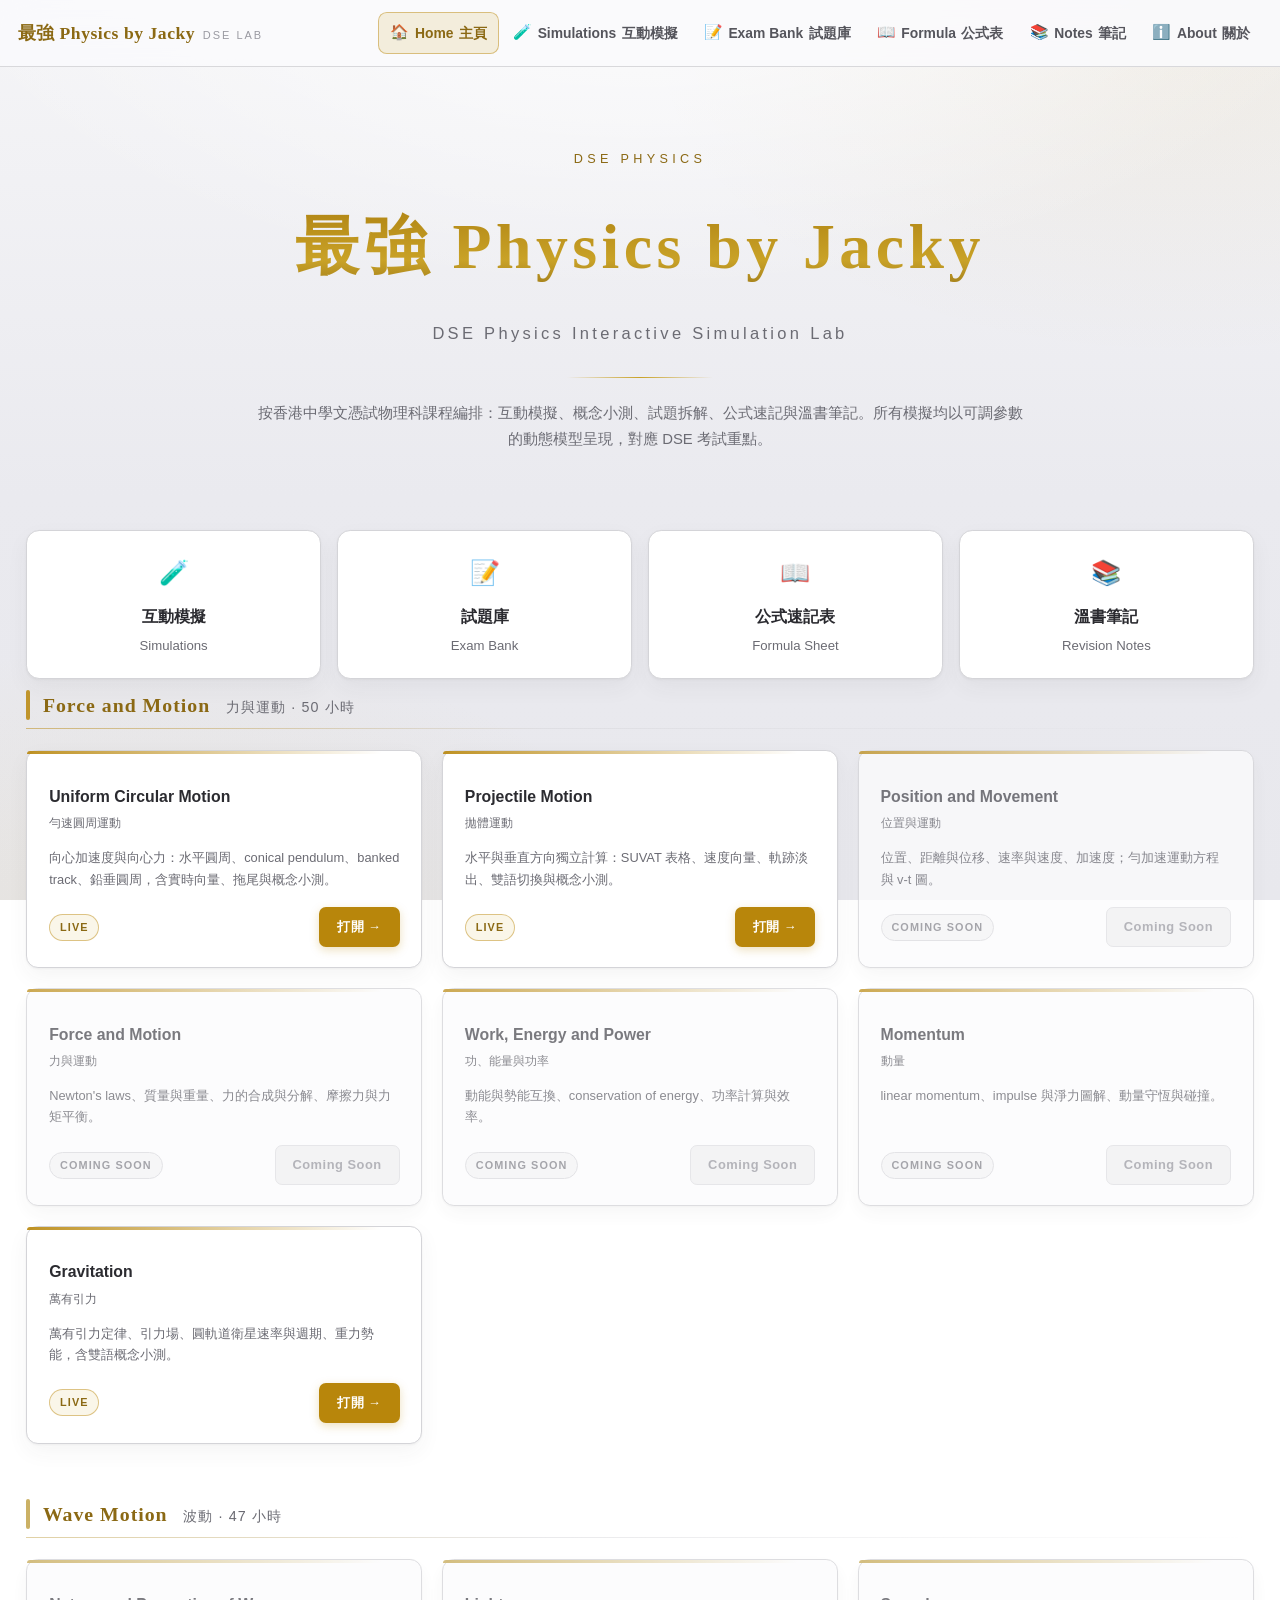
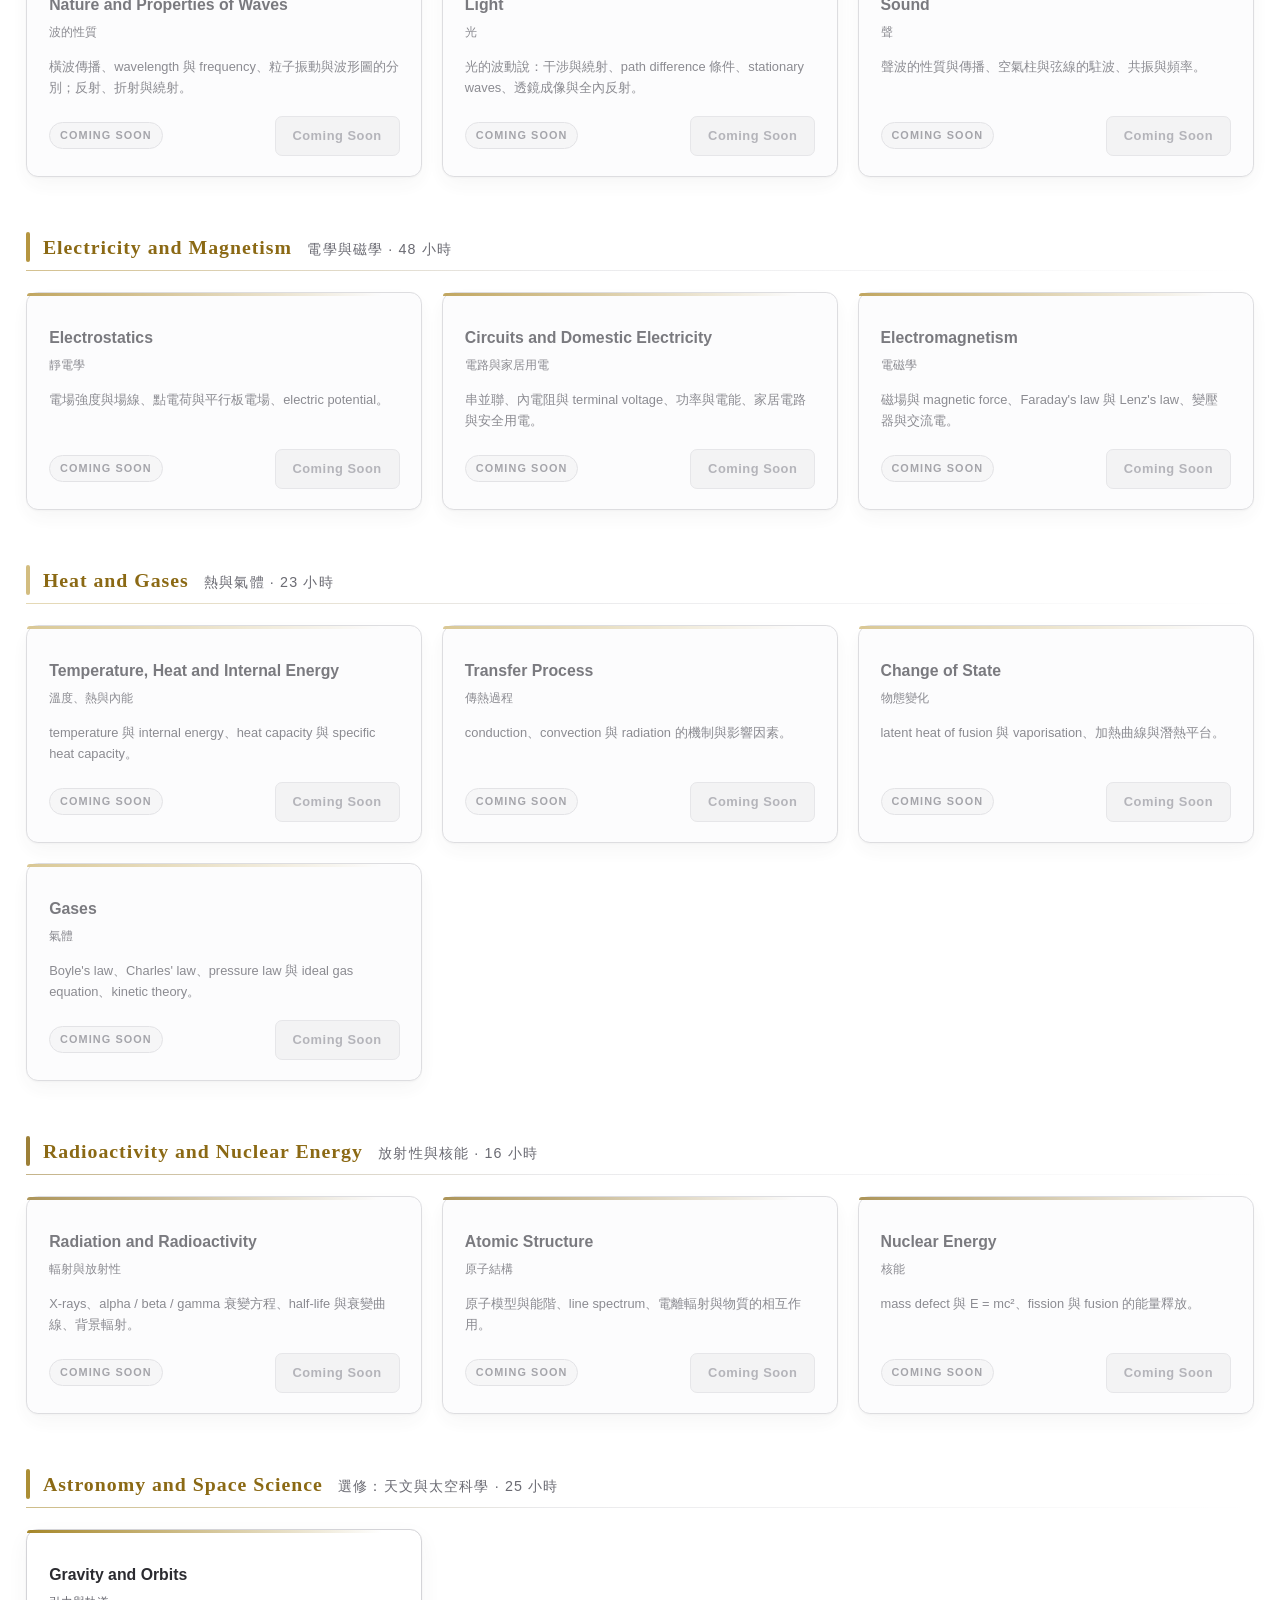
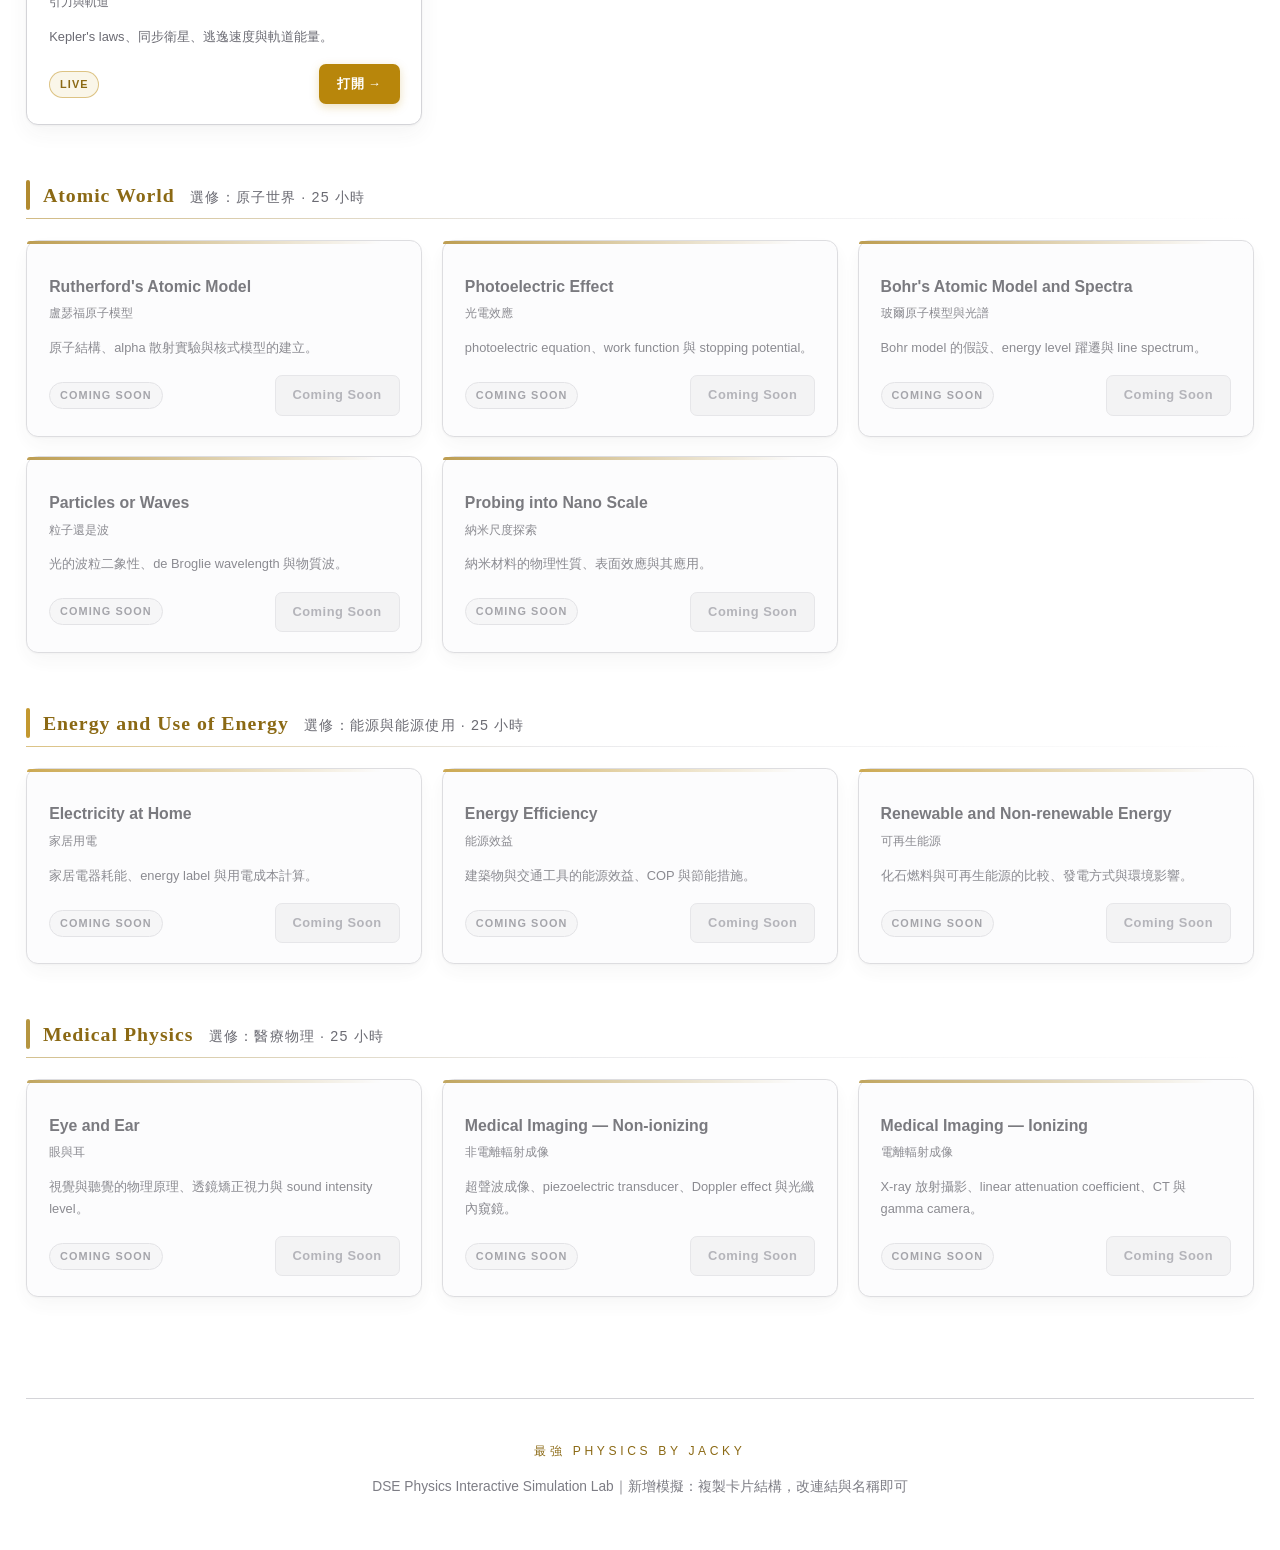
==== commit c2f98ed0: "Add files via upload" ====
--- a/index.html
+++ b/index.html
@@ -5,109 +5,7 @@
 <meta name="viewport" content="width=device-width,initial-scale=1">
 <title>最強 Physics by Jacky · DSE Physics Interactive Simulation Lab</title>
 <meta name="description" content="DSE Physics 互動模擬實驗室：模擬、試題庫、公式速記表與溫書筆記。">
-<style>
-  *{box-sizing:border-box}
-  :root{--gold:#b8860b;--gold-bright:#c9a227;--gold-deep:#8b6914;
-        --ink:#3c3c43;--ink-soft:#6b6b73;--line:#d4d4d8}
-  body{zoom:1.1}                                   /* 全站字體 1.1 倍 */
-  body{margin:0;color:var(--ink);font-size:15px;line-height:1.75;
-    font-family:-apple-system,"PingFang TC","Microsoft JhengHei","Noto Sans TC","Helvetica Neue",sans-serif;
-    background:
-      radial-gradient(1100px 620px at 50% -140px,rgba(255,255,255,.96),rgba(255,255,255,0) 70%),
-      radial-gradient(760px 460px at 12% 108%,rgba(201,162,39,.09),rgba(201,162,39,0) 72%),
-      radial-gradient(760px 460px at 92% 4%,rgba(184,134,11,.07),rgba(184,134,11,0) 70%),
-      linear-gradient(180deg,#f5f5f7 0%,#eaeaef 55%,#e8e8ed 100%);
-    background-attachment:fixed;-webkit-font-smoothing:antialiased;overflow-x:hidden}
-  .wrap{max-width:1350px;margin:0 auto;padding:0 24px}
-
-  /* ── 頂部導航：永遠單排 ── */
-  .topnav{position:sticky;top:0;z-index:80;backdrop-filter:saturate(180%) blur(14px);
-    -webkit-backdrop-filter:saturate(180%) blur(14px);
-    background:rgba(250,250,252,.90);border-bottom:1px solid rgba(212,212,216,.9)}
-  .topnav .bar{max-width:1420px;margin:0 auto;padding:9px 16px;
-    display:flex;align-items:center;gap:12px;flex-wrap:nowrap}
-  .brand{display:flex;align-items:baseline;gap:7px;text-decoration:none;white-space:nowrap;flex:0 0 auto}
-  .brand b{font-family:"Songti TC","Noto Serif TC",Georgia,serif;font-size:16px;font-weight:650;
-    letter-spacing:.03em;color:var(--gold-deep)}
-  .brand i{font-style:normal;font-size:10px;letter-spacing:.18em;text-transform:uppercase;color:#9a9aa2}
-  .navlinks{flex:1 1 auto;min-width:0;display:flex;align-items:center;justify-content:flex-end;
-    gap:2px;flex-wrap:nowrap;overflow-x:auto;overflow-y:hidden;
-    -webkit-overflow-scrolling:touch;scrollbar-width:none;-ms-overflow-style:none;padding:2px 0}
-  .navlinks::-webkit-scrollbar{display:none}
-  .navlinks a{display:inline-flex;align-items:center;gap:5px;text-decoration:none;flex:0 0 auto;
-    font-size:12.6px;font-weight:600;color:#55555c;padding:7px 10px;border-radius:8px;
-    border:1px solid transparent;white-space:nowrap;transition:.16s}
-  .navlinks a:hover{color:var(--gold-deep);background:rgba(201,162,39,.10);border-color:rgba(184,134,11,.28)}
-  .navlinks a.on{color:var(--gold-deep);background:rgba(201,162,39,.15);border-color:rgba(184,134,11,.45);font-weight:700}
-  .navlinks a em{font-style:normal;font-size:13.5px;line-height:1}
-  @media(max-width:1180px){.brand b{font-size:14.5px}.brand i{display:none}
-    .navlinks a{padding:7px 8px;gap:4px}.navlinks a .en{display:none}}
-  @media(max-width:760px){.brand b{font-size:13px}
-    .navlinks a{padding:6px 7px;font-size:12px}
-    .navlinks a .zh{display:none}.navlinks a em{font-size:15px}}
-
-  .hero{text-align:center;padding:74px 0 38px}
-  .eyebrow{font-size:11.5px;letter-spacing:.34em;text-transform:uppercase;color:var(--gold-deep);margin-bottom:19px}
-  h1{margin:0;font-family:"Songti TC","Noto Serif TC",Georgia,serif;font-weight:600;
-    font-size:clamp(34px,6vw,58px);letter-spacing:.07em;
-    background:linear-gradient(180deg,#a97c0f 0%,#c9a227 62%,#8b6914 100%);
-    -webkit-background-clip:text;background-clip:text;-webkit-text-fill-color:transparent}
-  .subtitle{margin:15px 0 0;font-size:clamp(12.5px,2.2vw,15px);letter-spacing:.2em;color:var(--ink-soft)}
-  .divider{width:132px;height:1px;margin:26px auto 0;border:0;
-    background:linear-gradient(90deg,transparent,var(--gold-bright),transparent)}
-  .hero-note{margin:21px auto 0;max-width:700px;font-size:13.5px;color:var(--ink-soft)}
-  .quick{display:grid;gap:15px;grid-template-columns:repeat(2,1fr);margin:32px 0 8px}
-  @media(min-width:860px){.quick{grid-template-columns:repeat(4,1fr)}}
-  .qcard{display:block;text-decoration:none;background:#fff;border:1px solid var(--line);
-    border-radius:12px;padding:19px;text-align:center;transition:.2s;
-    box-shadow:0 1px 2px rgba(60,60,67,.05),0 8px 20px rgba(60,60,67,.05)}
-  .qcard:hover{transform:translateY(-3px);border-color:var(--gold-bright);
-    box-shadow:0 2px 6px rgba(184,134,11,.14),0 14px 30px rgba(184,134,11,.16)}
-  .qcard em{display:block;font-style:normal;font-size:22px;margin-bottom:8px}
-  .qcard b{display:block;font-size:14.5px;color:#2b2b30}
-  .qcard span{display:block;font-size:12px;color:var(--ink-soft);margin-top:3px}
-  main{padding-bottom:24px}
-  .category{margin-bottom:48px}
-  .cat-head{display:flex;align-items:baseline;gap:14px;padding-left:15px;position:relative;margin-bottom:5px}
-  .cat-head::before{content:"";position:absolute;left:0;top:2px;bottom:2px;width:3px;border-radius:2px;
-    background:var(--acc,var(--gold));opacity:.85}
-  .cat-head h2{margin:0;font-size:18px;font-weight:650;letter-spacing:.05em;color:var(--gold-deep);
-    font-family:"Songti TC","Noto Serif TC",Georgia,serif}
-  .cat-head .zh{font-size:13px;color:var(--ink-soft);letter-spacing:.08em;font-weight:400}
-  .cat-line{height:1px;margin-bottom:19px;opacity:.5;
-    background:linear-gradient(90deg,var(--acc,var(--gold)) 0%,var(--line) 42%,transparent 100%)}
-  .grid{display:grid;gap:18px;grid-template-columns:1fr}
-  @media(min-width:680px){.grid{grid-template-columns:repeat(2,1fr)}}
-  @media(min-width:1080px){.grid{grid-template-columns:repeat(3,1fr)}}
-  .grid .card{zoom:0.9}                            /* 卡片 0.9 倍 */
-
-  .card{position:relative;background:#fff;border:1px solid var(--line);border-radius:12px;
-    padding:22px 22px 20px;display:flex;flex-direction:column;min-height:196px;
-    box-shadow:0 1px 2px rgba(60,60,67,.05),0 8px 22px rgba(60,60,67,.05);
-    transition:transform .22s ease,box-shadow .22s ease,border-color .22s ease}
-  .card::before{content:"";position:absolute;left:0;top:0;height:3px;width:100%;border-radius:12px 12px 0 0;
-    opacity:.9;background:linear-gradient(90deg,var(--acc,var(--gold)),transparent 90%)}
-  .card.live:hover{transform:translateY(-4px);border-color:var(--gold-bright);
-    box-shadow:0 2px 6px rgba(184,134,11,.14),0 16px 34px rgba(184,134,11,.17)}
-  .card-name{margin:10px 0 4px;font-size:16px;font-weight:650;color:#2b2b30}
-  .card-name span{display:block;font-size:12.5px;font-weight:400;color:var(--ink-soft);margin-top:3px}
-  .card-desc{margin:8px 0 17px;font-size:13px;line-height:1.68;color:var(--ink-soft);flex:1}
-  .row{display:flex;align-items:center;justify-content:space-between;gap:12px}
-  .tag{font-size:11px;font-weight:700;letter-spacing:.1em;text-transform:uppercase;
-    padding:3px 10px;border-radius:20px;border:1px solid}
-  .tag.live{color:var(--gold-deep);border-color:rgba(184,134,11,.45);background:rgba(201,162,39,.10)}
-  .tag.soon{color:#8c8c93;border-color:#dcdce0;background:#f4f4f6}
-  .btn{display:inline-block;font-size:13px;font-weight:650;letter-spacing:.04em;padding:8px 17px;
-    border-radius:7px;text-decoration:none;border:1px solid transparent;transition:.2s}
-  .btn.live{background:var(--gold);color:#fff;box-shadow:0 3px 10px rgba(184,134,11,.26)}
-  .btn.live:hover{background:#a3760a}
-  .btn.soon{background:#f0f0f2;color:#a0a0a7;border-color:#e0e0e3;cursor:not-allowed}
-  .card.soon{opacity:.78;background:#fcfcfd}.card.soon .card-name{color:#55555c}
-  footer{margin-top:20px;padding:32px 0 46px;text-align:center;border-top:1px solid var(--line)}
-  footer .mark{display:inline-block;margin-bottom:11px;font-size:11px;letter-spacing:.3em;
-    text-transform:uppercase;color:var(--gold-deep)}
-  footer p{margin:0 auto;max-width:800px;font-size:12.5px;line-height:1.85;color:#7d7d85}
-</style>
+<link href="access-style.css" rel="stylesheet">
 </head>
 <body data-nav="home">
 
@@ -153,13 +51,13 @@
           <h3 class="card-name">Uniform Circular Motion<span>勻速圓周運動</span></h3>
           <p class="card-desc">向心加速度與向心力：水平圓周、conical pendulum、banked track、鉛垂圓周，含實時向量、拖尾與概念小測。</p>
           <div class="row"><span class="tag live">Live</span>
-            <span class="btn live">打開 →</span></div>
+            <a class="btn live" href="dse-physics-lab.html" target="_blank" rel="noopener">打開 →</a></div>
         </article>
         <article class="card live" style="--acc:#b8860b">
           <h3 class="card-name">Projectile Motion<span>拋體運動</span></h3>
           <p class="card-desc">水平與垂直方向獨立計算：SUVAT 表格、速度向量、軌跡淡出、雙語切換與概念小測。</p>
           <div class="row"><span class="tag live">Live</span>
-            <span class="btn live">打開 →</span></div>
+            <a class="btn live" href="projectile-motion.html" target="_blank" rel="noopener">打開 →</a></div>
         </article>
         <article class="card soon" style="--acc:#b8860b">
           <h3 class="card-name">Position and Movement<span>位置與運動</span></h3>
@@ -181,10 +79,11 @@
           <p class="card-desc">linear momentum、impulse 與淨力圖解、動量守恆與碰撞。</p>
           <div class="row"><span class="tag soon">Coming Soon</span><span class="btn soon">Coming Soon</span></div>
         </article>
-        <article class="card soon" style="--acc:#b8860b">
+        <article class="card live" style="--acc:#b8860b">
           <h3 class="card-name">Gravitation<span>萬有引力</span></h3>
-          <p class="card-desc">引力場、衛星軌道與 Kepler's laws、重力勢能。</p>
-          <div class="row"><span class="tag soon">Coming Soon</span><span class="btn soon">Coming Soon</span></div>
+          <p class="card-desc">萬有引力定律、引力場、圓軌道衛星速率與週期、重力勢能，含雙語概念小測。</p>
+          <div class="row"><span class="tag live">Live</span>
+            <a class="btn live" href="gravitation.html" target="_blank" rel="noopener">打開 →</a></div>
         </article>
       </div>
     </section>
@@ -291,10 +190,11 @@
       <div class="cat-head"><h2>Astronomy and Space Science</h2><span class="zh">選修：天文與太空科學 · 25 小時</span></div>
       <div class="cat-line"></div>
       <div class="grid">
-        <article class="card soon" style="--acc:#9c7a12">
+        <article class="card live" style="--acc:#9c7a12">
           <h3 class="card-name">Gravity and Orbits<span>引力與軌道</span></h3>
           <p class="card-desc">Kepler's laws、同步衛星、逃逸速度與軌道能量。</p>
-          <div class="row"><span class="tag soon">Coming Soon</span><span class="btn soon">Coming Soon</span></div>
+          <div class="row"><span class="tag live">Live</span>
+            <a class="btn live" href="gravitation.html" target="_blank" rel="noopener">打開 →</a></div>
         </article>
       </div>
     </section>
--- a/access-style.css
+++ b/access-style.css
@@ -0,0 +1,124 @@
+/* ============================================================
+   access-style.css — 全站共用骨架樣式（白底 · 金色重點 · 統一圓角/陰影）
+   來源：原先 index.html <head> 內嘅 inline <style>，逐字搬移，未改任何數值。
+
+   本檔分兩層：
+   【第一層 全站共用】reset / :root 變數 / 導航列 / .eyebrow
+        → 凡掛上本檔嘅頁面都會套用，可安全共用，零洩漏。
+   【第二層 主頁專屬】index.html 嘅 body / hero / quick 導航卡 / 六大模塊
+        grid / 卡片 / 頁腳等。全部以 body[data-nav="home"] 限定，
+        只有 index.html 命中；其餘頁面各自保留自己嘅 inline <style>，
+        唔會被呢層污染（例如 about 嘅卡片唔會被加 min-height/flex）。
+
+   已引用頁面：index.html
+   ============================================================ */
+
+/* ══════════════════ 第一層：全站共用 ══════════════════ */
+
+  *{box-sizing:border-box}
+  :root{--gold:#b8860b;--gold-bright:#c9a227;--gold-deep:#8b6914;
+        --ink:#3c3c43;--ink-soft:#6b6b73;--line:#d4d4d8}
+
+  /* ── 頂部導航：永遠單排（全站 9 頁逐字一致）── */
+  .topnav{position:sticky;top:0;z-index:80;backdrop-filter:saturate(180%) blur(14px);
+    -webkit-backdrop-filter:saturate(180%) blur(14px);
+    background:rgba(250,250,252,.90);border-bottom:1px solid rgba(212,212,216,.9)}
+  .topnav .bar{max-width:1420px;margin:0 auto;padding:9px 16px;
+    display:flex;align-items:center;gap:12px;flex-wrap:nowrap}
+  .brand{display:flex;align-items:baseline;gap:7px;text-decoration:none;white-space:nowrap;flex:0 0 auto}
+  .brand b{font-family:"Songti TC","Noto Serif TC",Georgia,serif;font-size:16px;font-weight:650;
+    letter-spacing:.03em;color:var(--gold-deep)}
+  .brand i{font-style:normal;font-size:10px;letter-spacing:.18em;text-transform:uppercase;color:#9a9aa2}
+  .navlinks{flex:1 1 auto;min-width:0;display:flex;align-items:center;justify-content:flex-end;
+    gap:2px;flex-wrap:nowrap;overflow-x:auto;overflow-y:hidden;
+    -webkit-overflow-scrolling:touch;scrollbar-width:none;-ms-overflow-style:none;padding:2px 0}
+  .navlinks::-webkit-scrollbar{display:none}
+  .navlinks a{display:inline-flex;align-items:center;gap:5px;text-decoration:none;flex:0 0 auto;
+    font-size:12.6px;font-weight:600;color:#55555c;padding:7px 10px;border-radius:8px;
+    border:1px solid transparent;white-space:nowrap;transition:.16s}
+  .navlinks a:hover{color:var(--gold-deep);background:rgba(201,162,39,.10);border-color:rgba(184,134,11,.28)}
+  .navlinks a.on{color:var(--gold-deep);background:rgba(201,162,39,.15);border-color:rgba(184,134,11,.45);font-weight:700}
+  .navlinks a em{font-style:normal;font-size:13.5px;line-height:1}
+  @media(max-width:1180px){.brand b{font-size:14.5px}.brand i{display:none}
+    .navlinks a{padding:7px 8px;gap:4px}.navlinks a .en{display:none}}
+  @media(max-width:760px){.brand b{font-size:13px}
+    .navlinks a{padding:6px 7px;font-size:12px}
+    .navlinks a .zh{display:none}.navlinks a em{font-size:15px}}
+
+  /* ── 統一頁首標籤：margin-bottom 由 15px 統一為 19px ── */
+  .eyebrow{font-size:11.5px;letter-spacing:.34em;text-transform:uppercase;color:var(--gold-deep);margin-bottom:19px}
+
+/* ══════════════════ 第二層：index.html 專屬（body[data-nav="home"]）══════════════════ */
+
+  body[data-nav="home"]{zoom:1.1}                  /* 主頁字體 1.1 倍 */
+  body[data-nav="home"]{margin:0;color:var(--ink);font-size:15px;line-height:1.75;
+    font-family:-apple-system,"PingFang TC","Microsoft JhengHei","Noto Sans TC","Helvetica Neue",sans-serif;
+    background:
+      radial-gradient(1100px 620px at 50% -140px,rgba(255,255,255,.96),rgba(255,255,255,0) 70%),
+      radial-gradient(760px 460px at 12% 108%,rgba(201,162,39,.09),rgba(201,162,39,0) 72%),
+      radial-gradient(760px 460px at 92% 4%,rgba(184,134,11,.07),rgba(184,134,11,0) 70%),
+      linear-gradient(180deg,#f5f5f7 0%,#eaeaef 55%,#e8e8ed 100%);
+    background-attachment:fixed;-webkit-font-smoothing:antialiased;overflow-x:hidden}
+  body[data-nav="home"] .wrap{max-width:1350px;margin:0 auto;padding:0 24px}
+
+  body[data-nav="home"] .hero{text-align:center;padding:74px 0 38px}
+  body[data-nav="home"] h1{margin:0;font-family:"Songti TC","Noto Serif TC",Georgia,serif;font-weight:600;
+    font-size:clamp(34px,6vw,58px);letter-spacing:.07em;
+    background:linear-gradient(180deg,#a97c0f 0%,#c9a227 62%,#8b6914 100%);
+    -webkit-background-clip:text;background-clip:text;-webkit-text-fill-color:transparent}
+  body[data-nav="home"] .subtitle{margin:15px 0 0;font-size:clamp(12.5px,2.2vw,15px);letter-spacing:.2em;color:var(--ink-soft)}
+  body[data-nav="home"] .divider{width:132px;height:1px;margin:26px auto 0;border:0;
+    background:linear-gradient(90deg,transparent,var(--gold-bright),transparent)}
+  body[data-nav="home"] .hero-note{margin:21px auto 0;max-width:700px;font-size:13.5px;color:var(--ink-soft)}
+  body[data-nav="home"] .quick{display:grid;gap:15px;grid-template-columns:repeat(2,1fr);margin:32px 0 8px}
+  @media(min-width:860px){body[data-nav="home"] .quick{grid-template-columns:repeat(4,1fr)}}
+  body[data-nav="home"] .qcard{display:block;text-decoration:none;background:#fff;border:1px solid var(--line);
+    border-radius:12px;padding:19px;text-align:center;transition:.2s;
+    box-shadow:0 1px 2px rgba(60,60,67,.05),0 8px 20px rgba(60,60,67,.05)}
+  body[data-nav="home"] .qcard:hover{transform:translateY(-3px);border-color:var(--gold-bright);
+    box-shadow:0 2px 6px rgba(184,134,11,.14),0 14px 30px rgba(184,134,11,.16)}
+  body[data-nav="home"] .qcard em{display:block;font-style:normal;font-size:22px;margin-bottom:8px}
+  body[data-nav="home"] .qcard b{display:block;font-size:14.5px;color:#2b2b30}
+  body[data-nav="home"] .qcard span{display:block;font-size:12px;color:var(--ink-soft);margin-top:3px}
+  body[data-nav="home"] main{padding-bottom:24px}
+  body[data-nav="home"] .category{margin-bottom:48px}
+  body[data-nav="home"] .cat-head{display:flex;align-items:baseline;gap:14px;padding-left:15px;position:relative;margin-bottom:5px}
+  body[data-nav="home"] .cat-head::before{content:"";position:absolute;left:0;top:2px;bottom:2px;width:3px;border-radius:2px;
+    background:var(--acc,var(--gold));opacity:.85}
+  body[data-nav="home"] .cat-head h2{margin:0;font-size:18px;font-weight:650;letter-spacing:.05em;color:var(--gold-deep);
+    font-family:"Songti TC","Noto Serif TC",Georgia,serif}
+  body[data-nav="home"] .cat-head .zh{font-size:13px;color:var(--ink-soft);letter-spacing:.08em;font-weight:400}
+  body[data-nav="home"] .cat-line{height:1px;margin-bottom:19px;opacity:.5;
+    background:linear-gradient(90deg,var(--acc,var(--gold)) 0%,var(--line) 42%,transparent 100%)}
+  body[data-nav="home"] .grid{display:grid;gap:18px;grid-template-columns:1fr}
+  @media(min-width:680px){body[data-nav="home"] .grid{grid-template-columns:repeat(2,1fr)}}
+  @media(min-width:1080px){body[data-nav="home"] .grid{grid-template-columns:repeat(3,1fr)}}
+  body[data-nav="home"] .grid .card{zoom:0.9}      /* 卡片 0.9 倍 */
+
+  body[data-nav="home"] .card{position:relative;background:#fff;border:1px solid var(--line);border-radius:12px;
+    padding:22px 22px 20px;display:flex;flex-direction:column;min-height:196px;
+    box-shadow:0 1px 2px rgba(60,60,67,.05),0 8px 22px rgba(60,60,67,.05);
+    transition:transform .22s ease,box-shadow .22s ease,border-color .22s ease}
+  body[data-nav="home"] .card::before{content:"";position:absolute;left:0;top:0;height:3px;width:100%;border-radius:12px 12px 0 0;
+    opacity:.9;background:linear-gradient(90deg,var(--acc,var(--gold)),transparent 90%)}
+  body[data-nav="home"] .card.live:hover{transform:translateY(-4px);border-color:var(--gold-bright);
+    box-shadow:0 2px 6px rgba(184,134,11,.14),0 16px 34px rgba(184,134,11,.17)}
+  body[data-nav="home"] .card-name{margin:10px 0 4px;font-size:16px;font-weight:650;color:#2b2b30}
+  body[data-nav="home"] .card-name span{display:block;font-size:12.5px;font-weight:400;color:var(--ink-soft);margin-top:3px}
+  body[data-nav="home"] .card-desc{margin:8px 0 17px;font-size:13px;line-height:1.68;color:var(--ink-soft);flex:1}
+  body[data-nav="home"] .row{display:flex;align-items:center;justify-content:space-between;gap:12px}
+  body[data-nav="home"] .tag{font-size:11px;font-weight:700;letter-spacing:.1em;text-transform:uppercase;
+    padding:3px 10px;border-radius:20px;border:1px solid}
+  body[data-nav="home"] .tag.live{color:var(--gold-deep);border-color:rgba(184,134,11,.45);background:rgba(201,162,39,.10)}
+  body[data-nav="home"] .tag.soon{color:#8c8c93;border-color:#dcdce0;background:#f4f4f6}
+  body[data-nav="home"] .btn{display:inline-block;font-size:13px;font-weight:650;letter-spacing:.04em;padding:8px 17px;
+    border-radius:7px;text-decoration:none;border:1px solid transparent;transition:.2s}
+  body[data-nav="home"] .btn.live{background:var(--gold);color:#fff;box-shadow:0 3px 10px rgba(184,134,11,.26)}
+  body[data-nav="home"] .btn.live:hover{background:#a3760a}
+  body[data-nav="home"] .btn.soon{background:#f0f0f2;color:#a0a0a7;border-color:#e0e0e3;cursor:not-allowed}
+  body[data-nav="home"] .card.soon{opacity:.78;background:#fcfcfd}
+  body[data-nav="home"] .card.soon .card-name{color:#55555c}
+  body[data-nav="home"] footer{margin-top:20px;padding:32px 0 46px;text-align:center;border-top:1px solid var(--line)}
+  body[data-nav="home"] footer .mark{display:inline-block;margin-bottom:11px;font-size:11px;letter-spacing:.3em;
+    text-transform:uppercase;color:var(--gold-deep)}
+  body[data-nav="home"] footer p{margin:0 auto;max-width:800px;font-size:12.5px;line-height:1.85;color:#7d7d85}
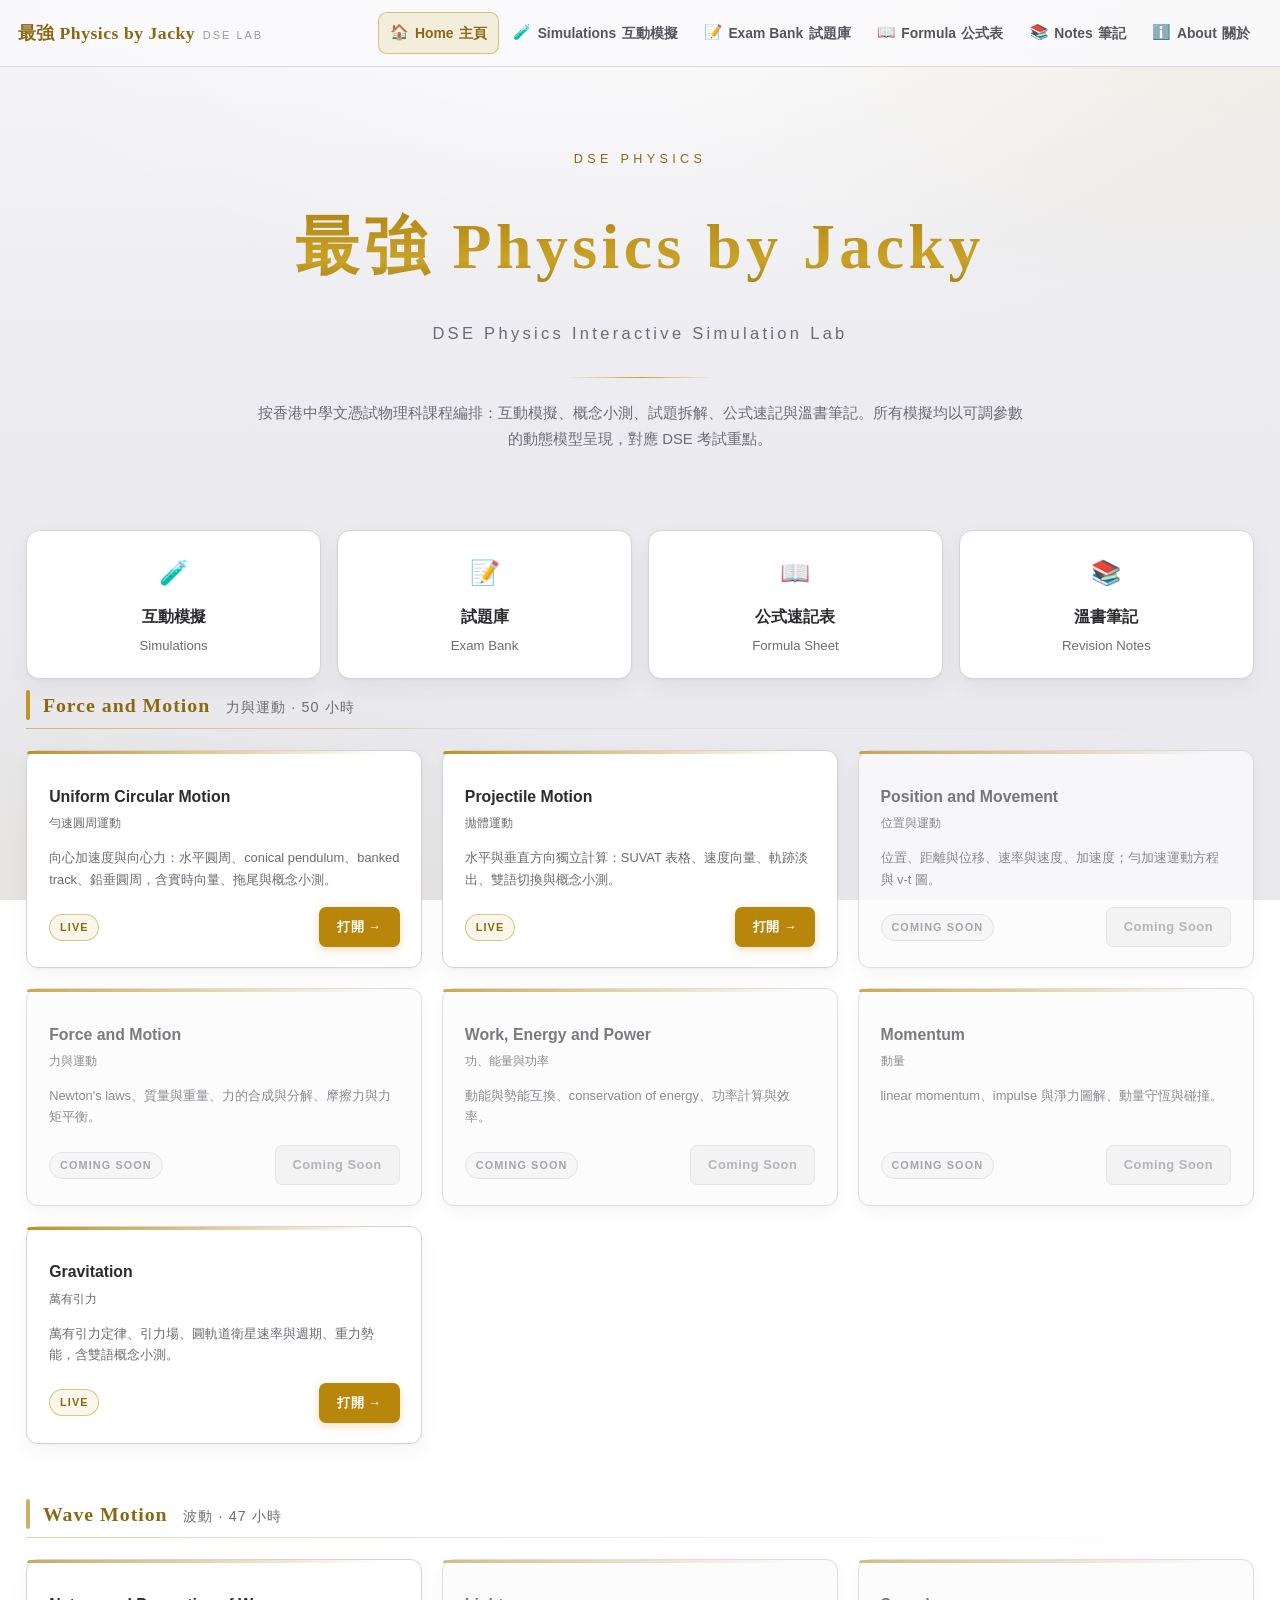
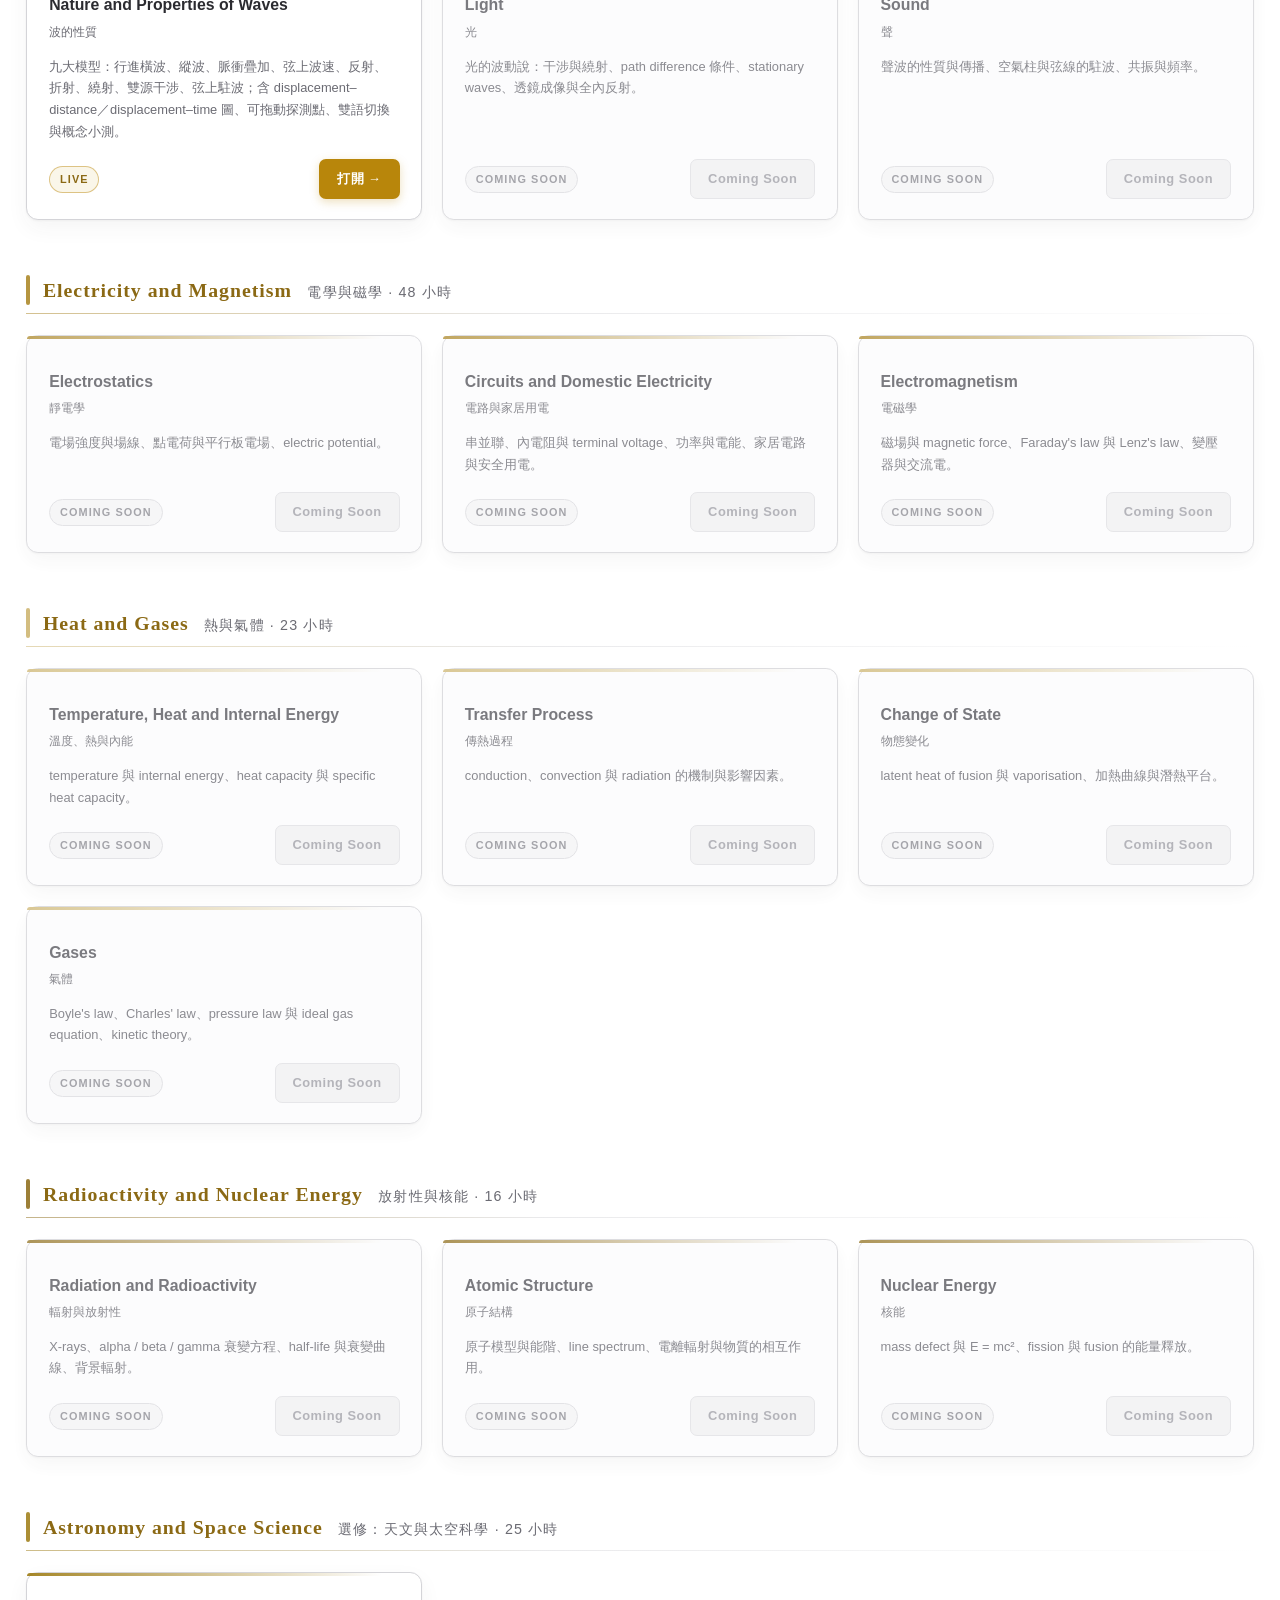
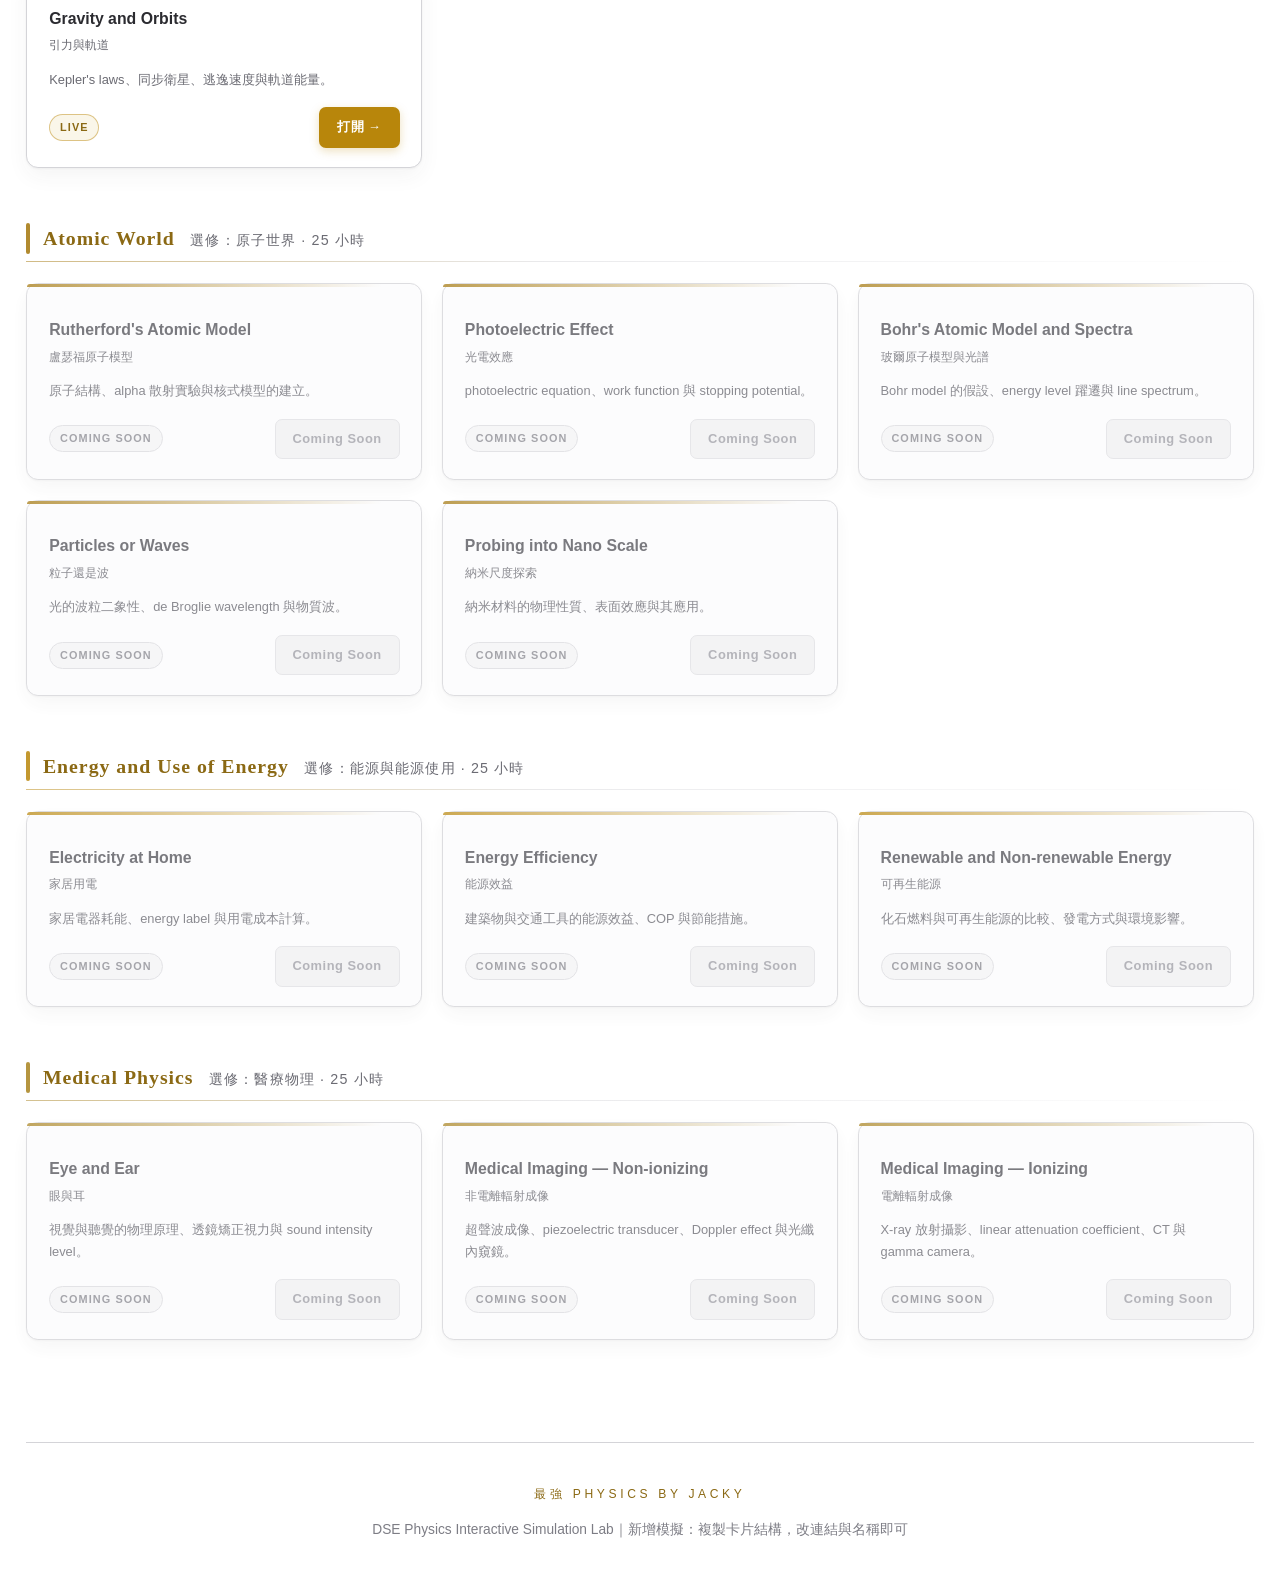
==== commit df15f913: "Add files via upload" ====
--- a/index.html
+++ b/index.html
@@ -93,10 +93,11 @@
       <div class="cat-head"><h2>Wave Motion</h2><span class="zh">波動 · 47 小時</span></div>
       <div class="cat-line"></div>
       <div class="grid">
-        <article class="card soon" style="--acc:#c2a34a">
+        <article class="card live" style="--acc:#c2a34a">
           <h3 class="card-name">Nature and Properties of Waves<span>波的性質</span></h3>
-          <p class="card-desc">橫波傳播、wavelength 與 frequency、粒子振動與波形圖的分別；反射、折射與繞射。</p>
-          <div class="row"><span class="tag soon">Coming Soon</span><span class="btn soon">Coming Soon</span></div>
+          <p class="card-desc">九大模型：行進橫波、縱波、脈衝疊加、弦上波速、反射、折射、繞射、雙源干涉、弦上駐波；含 displacement–distance／displacement–time 圖、可拖動探測點、雙語切換與概念小測。</p>
+          <div class="row"><span class="tag live">Live</span>
+            <a class="btn live" href="wave-motion.html" target="_blank" rel="noopener">打開 →</a></div>
         </article>
         <article class="card soon" style="--acc:#c2a34a">
           <h3 class="card-name">Light<span>光</span></h3>
